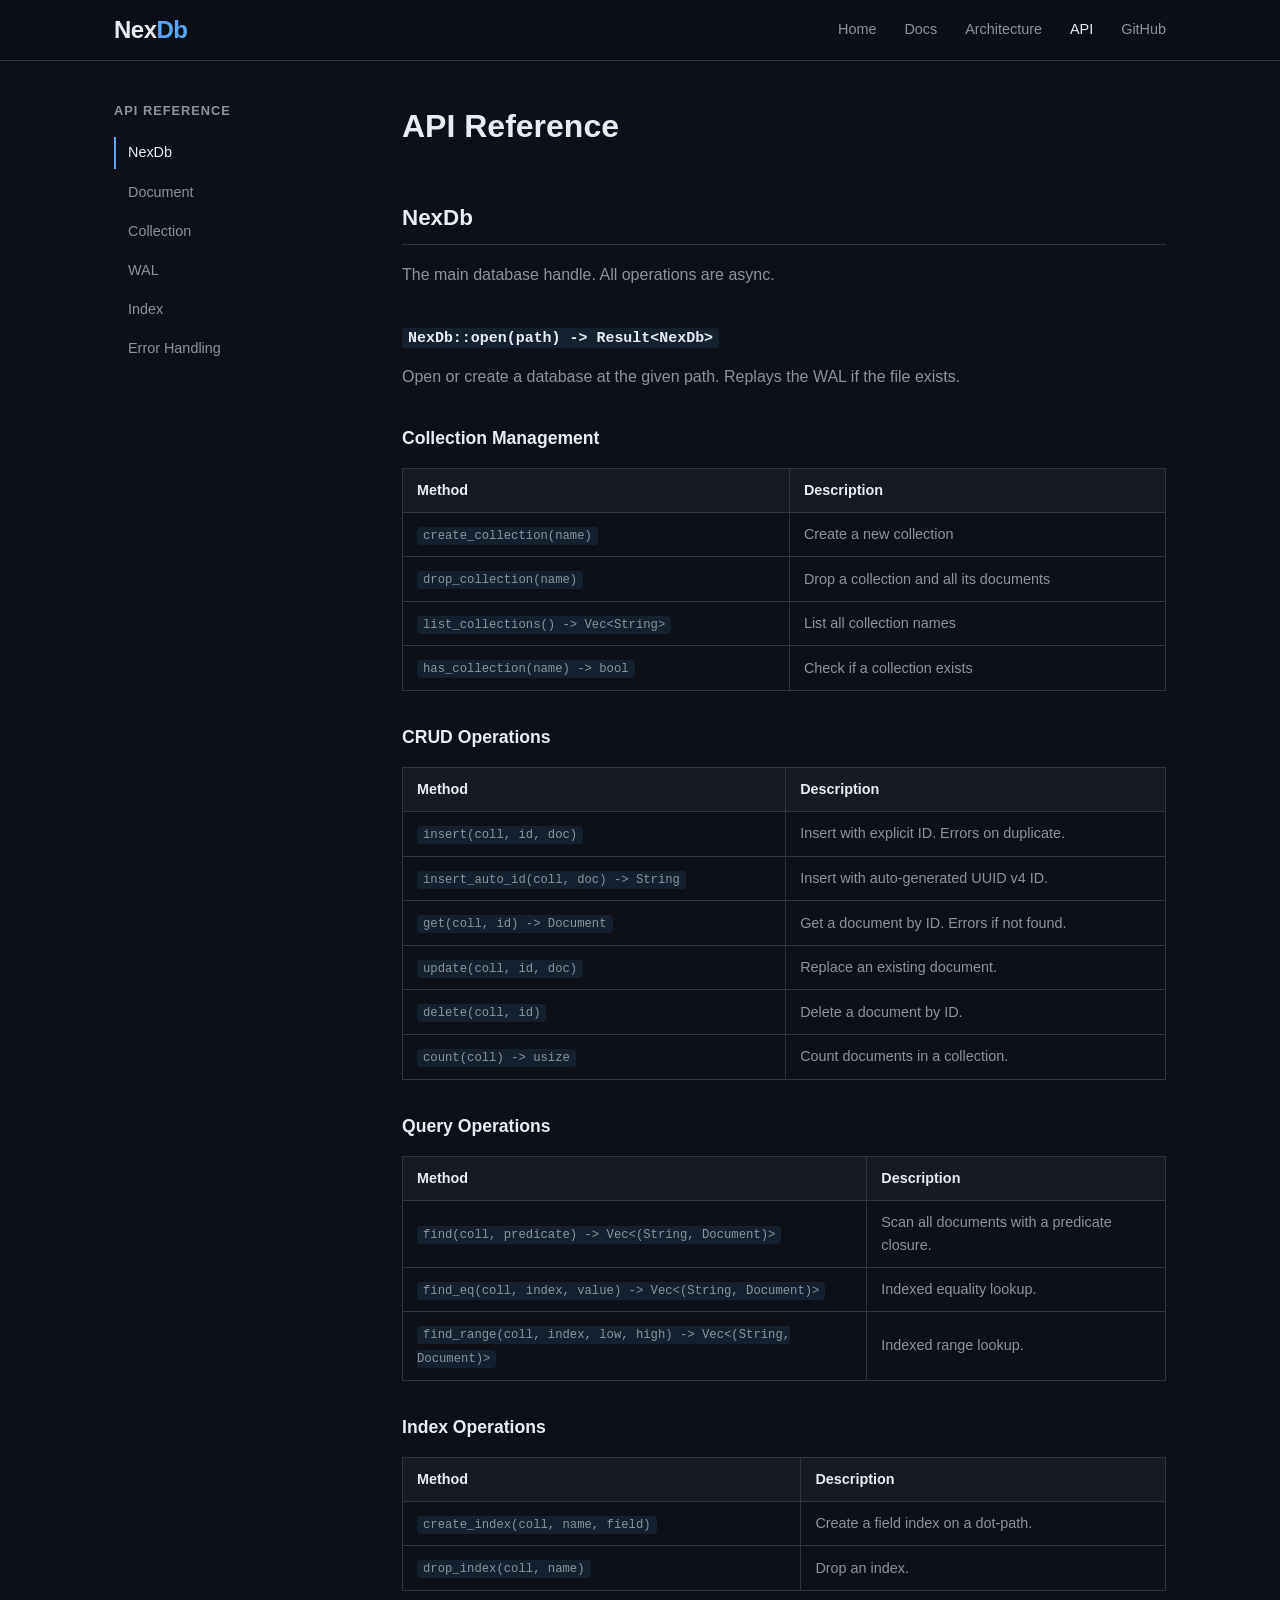
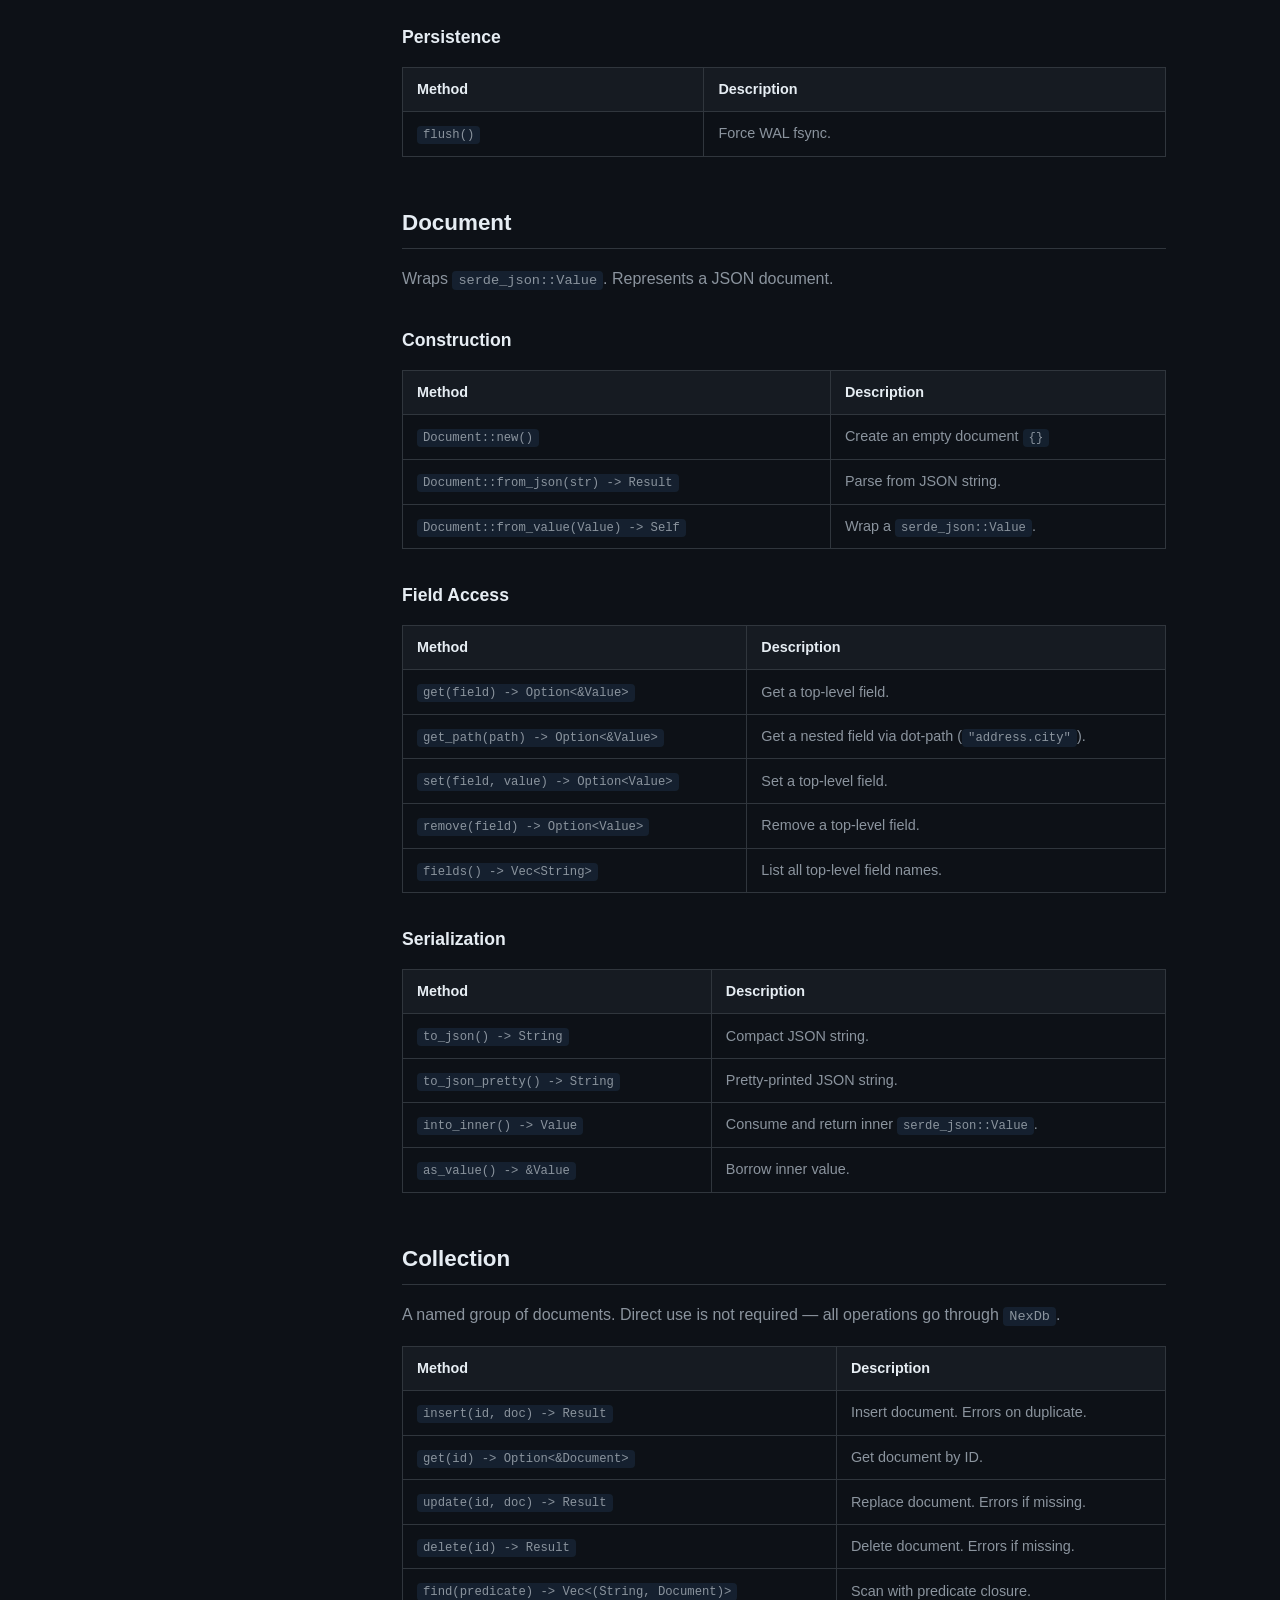
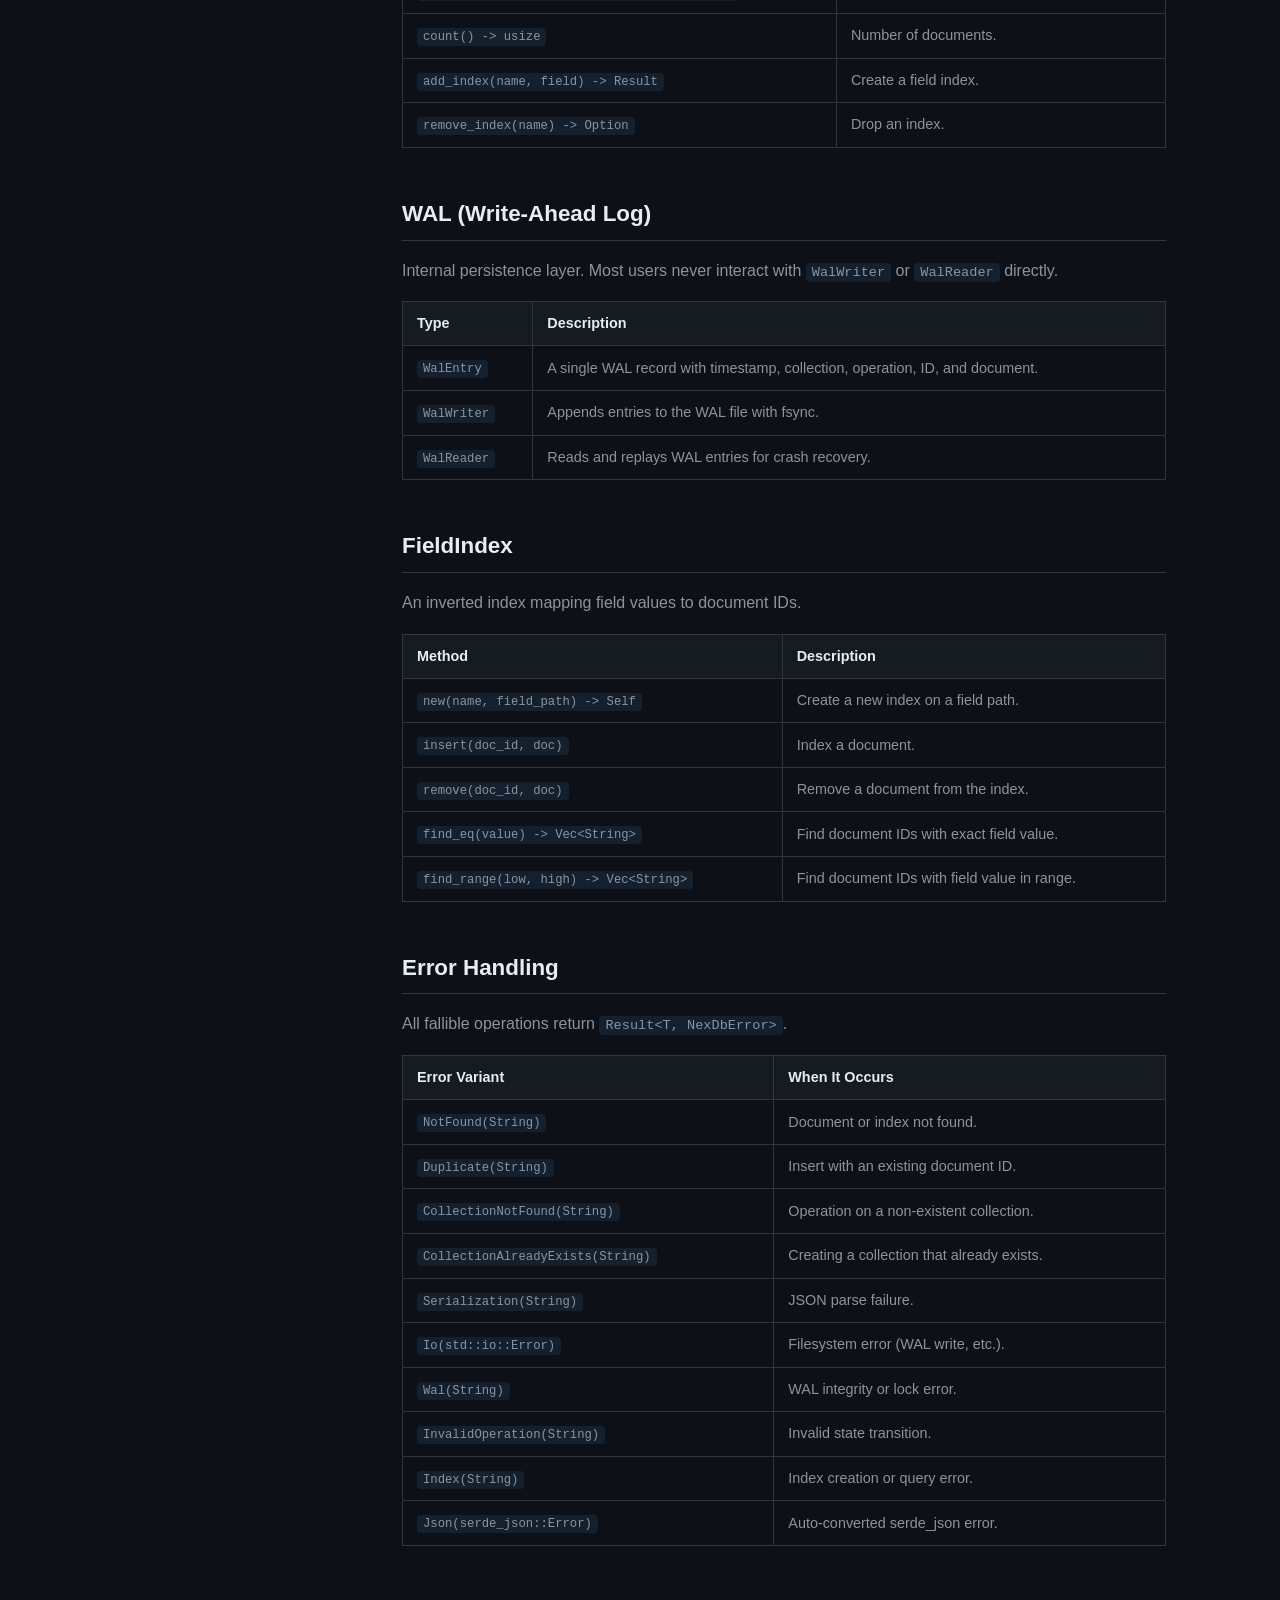
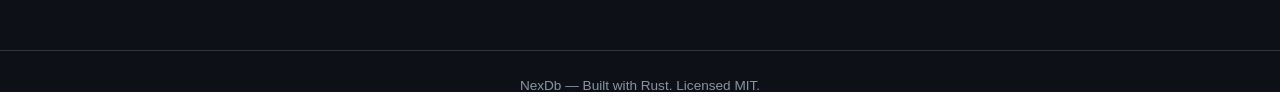
==== api.html @ 3f9005bb "feat: add WAL checkpointing, BSON, TCP server, query builder, JWT auth, import/export, completions, " ====
<!DOCTYPE html>
<html lang="en">
<head>
    <meta charset="UTF-8">
    <meta name="viewport" content="width=device-width, initial-scale=1.0">
    <title>API Reference — NexDb</title>
    <link rel="stylesheet" href="css/style.css">
</head>
<body>
    <nav class="navbar">
        <div class="container">
            <a href="index.html" class="logo">Nex<span>Db</span></a>
            <div class="nav-links">
                <a href="index.html">Home</a>
                <a href="getting-started.html">Docs</a>
                <a href="architecture.html">Architecture</a>
                <a href="api.html" class="active">API</a>
                <a href="https://github.com/nexdb/nexdb" target="_blank">GitHub</a>
            </div>
        </div>
    </nav>

    <main class="docs-page">
        <div class="container">
            <aside class="sidebar">
                <h3>API Reference</h3>
                <ul>
                    <li><a href="#nexdb">NexDb</a></li>
                    <li><a href="#document">Document</a></li>
                    <li><a href="#collection">Collection</a></li>
                    <li><a href="#wal">WAL</a></li>
                    <li><a href="#index">Index</a></li>
                    <li><a href="#errors">Error Handling</a></li>
                </ul>
            </aside>

            <article class="content">
                <h1>API Reference</h1>

                <section id="nexdb">
                    <h2>NexDb</h2>
                    <p>The main database handle. All operations are async.</p>

                    <h3><code>NexDb::open(path) -> Result&lt;NexDb&gt;</code></h3>
                    <p>Open or create a database at the given path. Replays the WAL if the file exists.</p>

                    <h3>Collection Management</h3>
                    <table>
                        <thead><tr><th>Method</th><th>Description</th></tr></thead>
                        <tbody>
                            <tr><td><code>create_collection(name)</code></td><td>Create a new collection</td></tr>
                            <tr><td><code>drop_collection(name)</code></td><td>Drop a collection and all its documents</td></tr>
                            <tr><td><code>list_collections() -> Vec&lt;String&gt;</code></td><td>List all collection names</td></tr>
                            <tr><td><code>has_collection(name) -> bool</code></td><td>Check if a collection exists</td></tr>
                        </tbody>
                    </table>

                    <h3>CRUD Operations</h3>
                    <table>
                        <thead><tr><th>Method</th><th>Description</th></tr></thead>
                        <tbody>
                            <tr><td><code>insert(coll, id, doc)</code></td><td>Insert with explicit ID. Errors on duplicate.</td></tr>
                            <tr><td><code>insert_auto_id(coll, doc) -> String</code></td><td>Insert with auto-generated UUID v4 ID.</td></tr>
                            <tr><td><code>get(coll, id) -> Document</code></td><td>Get a document by ID. Errors if not found.</td></tr>
                            <tr><td><code>update(coll, id, doc)</code></td><td>Replace an existing document.</td></tr>
                            <tr><td><code>delete(coll, id)</code></td><td>Delete a document by ID.</td></tr>
                            <tr><td><code>count(coll) -> usize</code></td><td>Count documents in a collection.</td></tr>
                        </tbody>
                    </table>

                    <h3>Query Operations</h3>
                    <table>
                        <thead><tr><th>Method</th><th>Description</th></tr></thead>
                        <tbody>
                            <tr><td><code>find(coll, predicate) -> Vec&lt;(String, Document)&gt;</code></td><td>Scan all documents with a predicate closure.</td></tr>
                            <tr><td><code>find_eq(coll, index, value) -> Vec&lt;(String, Document)&gt;</code></td><td>Indexed equality lookup.</td></tr>
                            <tr><td><code>find_range(coll, index, low, high) -> Vec&lt;(String, Document)&gt;</code></td><td>Indexed range lookup.</td></tr>
                        </tbody>
                    </table>

                    <h3>Index Operations</h3>
                    <table>
                        <thead><tr><th>Method</th><th>Description</th></tr></thead>
                        <tbody>
                            <tr><td><code>create_index(coll, name, field)</code></td><td>Create a field index on a dot-path.</td></tr>
                            <tr><td><code>drop_index(coll, name)</code></td><td>Drop an index.</td></tr>
                        </tbody>
                    </table>

                    <h3>Persistence</h3>
                    <table>
                        <thead><tr><th>Method</th><th>Description</th></tr></thead>
                        <tbody>
                            <tr><td><code>flush()</code></td><td>Force WAL fsync.</td></tr>
                        </tbody>
                    </table>
                </section>

                <section id="document">
                    <h2>Document</h2>
                    <p>Wraps <code>serde_json::Value</code>. Represents a JSON document.</p>

                    <h3>Construction</h3>
                    <table>
                        <thead><tr><th>Method</th><th>Description</th></tr></thead>
                        <tbody>
                            <tr><td><code>Document::new()</code></td><td>Create an empty document <code>{}</code></td></tr>
                            <tr><td><code>Document::from_json(str) -> Result</code></td><td>Parse from JSON string.</td></tr>
                            <tr><td><code>Document::from_value(Value) -> Self</code></td><td>Wrap a <code>serde_json::Value</code>.</td></tr>
                        </tbody>
                    </table>

                    <h3>Field Access</h3>
                    <table>
                        <thead><tr><th>Method</th><th>Description</th></tr></thead>
                        <tbody>
                            <tr><td><code>get(field) -> Option&lt;&amp;Value&gt;</code></td><td>Get a top-level field.</td></tr>
                            <tr><td><code>get_path(path) -> Option&lt;&amp;Value&gt;</code></td><td>Get a nested field via dot-path (<code>"address.city"</code>).</td></tr>
                            <tr><td><code>set(field, value) -> Option&lt;Value&gt;</code></td><td>Set a top-level field.</td></tr>
                            <tr><td><code>remove(field) -> Option&lt;Value&gt;</code></td><td>Remove a top-level field.</td></tr>
                            <tr><td><code>fields() -> Vec&lt;String&gt;</code></td><td>List all top-level field names.</td></tr>
                        </tbody>
                    </table>

                    <h3>Serialization</h3>
                    <table>
                        <thead><tr><th>Method</th><th>Description</th></tr></thead>
                        <tbody>
                            <tr><td><code>to_json() -> String</code></td><td>Compact JSON string.</td></tr>
                            <tr><td><code>to_json_pretty() -> String</code></td><td>Pretty-printed JSON string.</td></tr>
                            <tr><td><code>into_inner() -> Value</code></td><td>Consume and return inner <code>serde_json::Value</code>.</td></tr>
                            <tr><td><code>as_value() -> &amp;Value</code></td><td>Borrow inner value.</td></tr>
                        </tbody>
                    </table>
                </section>

                <section id="collection">
                    <h2>Collection</h2>
                    <p>A named group of documents. Direct use is not required — all operations go through <code>NexDb</code>.</p>

                    <table>
                        <thead><tr><th>Method</th><th>Description</th></tr></thead>
                        <tbody>
                            <tr><td><code>insert(id, doc) -> Result</code></td><td>Insert document. Errors on duplicate.</td></tr>
                            <tr><td><code>get(id) -> Option&lt;&amp;Document&gt;</code></td><td>Get document by ID.</td></tr>
                            <tr><td><code>update(id, doc) -> Result</code></td><td>Replace document. Errors if missing.</td></tr>
                            <tr><td><code>delete(id) -> Result</code></td><td>Delete document. Errors if missing.</td></tr>
                            <tr><td><code>find(predicate) -> Vec&lt;(String, Document)&gt;</code></td><td>Scan with predicate closure.</td></tr>
                            <tr><td><code>count() -> usize</code></td><td>Number of documents.</td></tr>
                            <tr><td><code>add_index(name, field) -> Result</code></td><td>Create a field index.</td></tr>
                            <tr><td><code>remove_index(name) -> Option</code></td><td>Drop an index.</td></tr>
                        </tbody>
                    </table>
                </section>

                <section id="wal">
                    <h2>WAL (Write-Ahead Log)</h2>
                    <p>Internal persistence layer. Most users never interact with <code>WalWriter</code> or <code>WalReader</code> directly.</p>

                    <table>
                        <thead><tr><th>Type</th><th>Description</th></tr></thead>
                        <tbody>
                            <tr><td><code>WalEntry</code></td><td>A single WAL record with timestamp, collection, operation, ID, and document.</td></tr>
                            <tr><td><code>WalWriter</code></td><td>Appends entries to the WAL file with fsync.</td></tr>
                            <tr><td><code>WalReader</code></td><td>Reads and replays WAL entries for crash recovery.</td></tr>
                        </tbody>
                    </table>
                </section>

                <section id="index">
                    <h2>FieldIndex</h2>
                    <p>An inverted index mapping field values to document IDs.</p>

                    <table>
                        <thead><tr><th>Method</th><th>Description</th></tr></thead>
                        <tbody>
                            <tr><td><code>new(name, field_path) -> Self</code></td><td>Create a new index on a field path.</td></tr>
                            <tr><td><code>insert(doc_id, doc)</code></td><td>Index a document.</td></tr>
                            <tr><td><code>remove(doc_id, doc)</code></td><td>Remove a document from the index.</td></tr>
                            <tr><td><code>find_eq(value) -> Vec&lt;String&gt;</code></td><td>Find document IDs with exact field value.</td></tr>
                            <tr><td><code>find_range(low, high) -> Vec&lt;String&gt;</code></td><td>Find document IDs with field value in range.</td></tr>
                        </tbody>
                    </table>
                </section>

                <section id="errors">
                    <h2>Error Handling</h2>
                    <p>All fallible operations return <code>Result&lt;T, NexDbError&gt;</code>.</p>

                    <table>
                        <thead><tr><th>Error Variant</th><th>When It Occurs</th></tr></thead>
                        <tbody>
                            <tr><td><code>NotFound(String)</code></td><td>Document or index not found.</td></tr>
                            <tr><td><code>Duplicate(String)</code></td><td>Insert with an existing document ID.</td></tr>
                            <tr><td><code>CollectionNotFound(String)</code></td><td>Operation on a non-existent collection.</td></tr>
                            <tr><td><code>CollectionAlreadyExists(String)</code></td><td>Creating a collection that already exists.</td></tr>
                            <tr><td><code>Serialization(String)</code></td><td>JSON parse failure.</td></tr>
                            <tr><td><code>Io(std::io::Error)</code></td><td>Filesystem error (WAL write, etc.).</td></tr>
                            <tr><td><code>Wal(String)</code></td><td>WAL integrity or lock error.</td></tr>
                            <tr><td><code>InvalidOperation(String)</code></td><td>Invalid state transition.</td></tr>
                            <tr><td><code>Index(String)</code></td><td>Index creation or query error.</td></tr>
                            <tr><td><code>Json(serde_json::Error)</code></td><td>Auto-converted serde_json error.</td></tr>
                        </tbody>
                    </table>
                </section>
            </article>
        </div>
    </main>

    <footer>
        <div class="container">
            <p>NexDb — Built with Rust. Licensed MIT.</p>
        </div>
    </footer>

    <script src="js/main.js"></script>
</body>
</html>
---- css/style.css ----
/* ─── Reset & Base ─────────────────────────────────── */
*, *::before, *::after { box-sizing: border-box; margin: 0; padding: 0; }

:root {
    --bg:          #0d1117;
    --bg-card:     #161b22;
    --bg-code:     #1c2333;
    --text:        #e6edf3;
    --text-muted:  #8b949e;
    --border:      #30363d;
    --accent:      #58a6ff;
    --accent2:     #3fb950;
    --accent3:     #d2a8ff;
    --redis:       #ff4438;
    --sqlite:      #47a3ff;
    --mongo:       #4db33d;
    --postgres:    #336791;
    --radius:      8px;
    --font-mono:   'JetBrains Mono', 'Fira Code', 'Cascadia Code', 'Consolas', monospace;
    --font-sans:   -apple-system, BlinkMacSystemFont, 'Segoe UI', Helvetica, Arial, sans-serif;
}

html { scroll-behavior: smooth; }

body {
    font-family: var(--font-sans);
    background: var(--bg);
    color: var(--text);
    line-height: 1.6;
    min-height: 100vh;
}

a { color: var(--accent); text-decoration: none; }
a:hover { text-decoration: underline; }

code, pre {
    font-family: var(--font-mono);
    font-size: 0.9em;
}

.container {
    max-width: 1100px;
    margin: 0 auto;
    padding: 0 24px;
}

/* ─── Navbar ──────────────────────────────────────── */
.navbar {
    border-bottom: 1px solid var(--border);
    background: rgba(13, 17, 23, 0.95);
    backdrop-filter: blur(12px);
    position: sticky;
    top: 0;
    z-index: 100;
}

.navbar .container {
    display: flex;
    align-items: center;
    justify-content: space-between;
    height: 60px;
}

.logo {
    font-size: 1.5rem;
    font-weight: 700;
    color: var(--text);
    letter-spacing: -0.5px;
}
.logo span { color: var(--accent); }

.nav-links { display: flex; gap: 28px; }
.nav-links a {
    color: var(--text-muted);
    font-size: 0.9rem;
    font-weight: 500;
    transition: color 0.2s;
}
.nav-links a:hover, .nav-links a.active { color: var(--text); text-decoration: none; }

/* ─── Hero ─────────────────────────────────────────── */
.hero {
    padding: 100px 0 80px;
    text-align: center;
    background:
        radial-gradient(ellipse at 50% 0%, rgba(88, 166, 255, 0.08) 0%, transparent 60%),
        radial-gradient(ellipse at 30% 100%, rgba(63, 185, 80, 0.05) 0%, transparent 50%),
        radial-gradient(ellipse at 70% 100%, rgba(210, 168, 255, 0.05) 0%, transparent 50%);
}

.hero h1 {
    font-size: 2.4rem;
    font-weight: 800;
    line-height: 1.3;
    max-width: 800px;
    margin: 0 auto 20px;
    letter-spacing: -1px;
}

.accent-redis   { color: var(--redis); }
.accent-sqlite  { color: var(--sqlite); }
.accent-mongo   { color: var(--mongo); }
.accent-postgres { color: var(--postgres); }

.subtitle {
    color: var(--text-muted);
    font-size: 1.1rem;
    max-width: 600px;
    margin: 0 auto 36px;
    line-height: 1.7;
}

.hero-buttons { display: flex; gap: 16px; justify-content: center; margin-bottom: 40px; }

.btn {
    padding: 12px 32px;
    border-radius: var(--radius);
    font-weight: 600;
    font-size: 0.95rem;
    transition: all 0.2s;
    display: inline-block;
}
.btn-primary {
    background: var(--accent);
    color: #fff;
}
.btn-primary:hover { background: #79b8ff; text-decoration: none; }
.btn-secondary {
    background: transparent;
    color: var(--text);
    border: 1px solid var(--border);
}
.btn-secondary:hover { border-color: var(--text-muted); text-decoration: none; }

.install-cmd {
    background: var(--bg-code);
    display: inline-block;
    padding: 12px 24px;
    border-radius: var(--radius);
    font-family: var(--font-mono);
    font-size: 0.85rem;
    color: var(--text-muted);
    border: 1px solid var(--border);
}
.install-cmd .prompt { color: var(--accent2); }
.install-cmd .divider { color: var(--border); margin: 0 12px; }

/* ─── Features ─────────────────────────────────────── */
.features {
    padding: 80px 0;
    border-top: 1px solid var(--border);
}

.features h2, .code-preview h2, .stats h2 {
    text-align: center;
    font-size: 1.8rem;
    margin-bottom: 48px;
}

.feature-grid {
    display: grid;
    grid-template-columns: repeat(auto-fit, minmax(240px, 1fr));
    gap: 24px;
}

.feature-card {
    background: var(--bg-card);
    border: 1px solid var(--border);
    border-radius: var(--radius);
    padding: 28px;
    transition: border-color 0.2s, transform 0.2s;
}
.feature-card:hover {
    border-color: var(--accent);
    transform: translateY(-2px);
}

.feature-card h3 { margin-bottom: 12px; font-size: 1.1rem; }
.feature-card p { color: var(--text-muted); font-size: 0.9rem; line-height: 1.7; }
.feature-card code { color: var(--accent); }

.icon {
    width: 40px;
    height: 40px;
    margin-bottom: 16px;
    border-radius: 8px;
    display: flex;
    align-items: center;
    justify-content: center;
    font-size: 1.2rem;
}

/* ─── Code Preview ─────────────────────────────────── */
.code-preview {
    padding: 80px 0;
    border-top: 1px solid var(--border);
    background: rgba(22, 27, 34, 0.5);
}

.tabs { max-width: 700px; margin: 0 auto; }

.tab-header {
    display: flex;
    gap: 4px;
    margin-bottom: 0;
    padding-left: 12px;
}

.tab-btn {
    padding: 10px 20px;
    background: transparent;
    border: 1px solid var(--border);
    border-bottom: none;
    border-radius: 6px 6px 0 0;
    color: var(--text-muted);
    cursor: pointer;
    font-family: var(--font-mono);
    font-size: 0.8rem;
    transition: all 0.2s;
}
.tab-btn.active {
    background: var(--bg-code);
    color: var(--text);
    border-color: var(--border);
}

.tab-body {
    background: var(--bg-code);
    border: 1px solid var(--border);
    border-radius: 0 8px 8px 8px;
    overflow: hidden;
}

.tab-content {
    display: none;
    padding: 20px 24px;
    overflow-x: auto;
    font-size: 0.82rem;
    line-height: 1.6;
}
.tab-content.active { display: block; }
.tab-content code { color: var(--text); }

/* ─── Stats ────────────────────────────────────────── */
.stats {
    padding: 60px 0;
    border-top: 1px solid var(--border);
}

.stats .container {
    display: flex;
    justify-content: center;
    gap: 60px;
    flex-wrap: wrap;
}

.stat { text-align: center; }
.stat .num {
    display: block;
    font-size: 2.2rem;
    font-weight: 800;
    color: var(--accent);
    font-family: var(--font-mono);
}
.stat .label {
    color: var(--text-muted);
    font-size: 0.85rem;
    margin-top: 4px;
}

/* ─── Footer ───────────────────────────────────────── */
footer {
    border-top: 1px solid var(--border);
    padding: 24px 0;
    text-align: center;
    color: var(--text-muted);
    font-size: 0.85rem;
}

/* ─── Docs Pages ───────────────────────────────────── */
.docs-page { padding: 40px 0 80px; }

.docs-page .container {
    display: grid;
    grid-template-columns: 240px 1fr;
    gap: 48px;
    align-items: start;
}

.sidebar {
    position: sticky;
    top: 80px;
}

.sidebar h3 {
    font-size: 0.8rem;
    text-transform: uppercase;
    letter-spacing: 1px;
    color: var(--text-muted);
    margin-bottom: 16px;
}

.sidebar ul { list-style: none; }
.sidebar li { margin-bottom: 8px; }
.sidebar a {
    color: var(--text-muted);
    font-size: 0.9rem;
    display: block;
    padding: 4px 0;
    border-left: 2px solid transparent;
    padding-left: 12px;
    transition: all 0.2s;
}
.sidebar a:hover, .sidebar a.active {
    color: var(--text);
    border-left-color: var(--accent);
    text-decoration: none;
}

.content { min-width: 0; }
.content h1 { font-size: 2rem; margin-bottom: 32px; }
.content h2 {
    font-size: 1.4rem;
    margin: 48px 0 16px;
    padding-bottom: 8px;
    border-bottom: 1px solid var(--border);
}
.content h3 {
    font-size: 1.1rem;
    margin: 32px 0 12px;
}

.content p, .content li { color: var(--text-muted); line-height: 1.8; }
.content p { margin-bottom: 16px; }

.content pre {
    background: var(--bg-code);
    border: 1px solid var(--border);
    border-radius: var(--radius);
    padding: 16px 20px;
    overflow-x: auto;
    margin: 16px 0 24px;
    font-size: 0.82rem;
    line-height: 1.6;
}

.content code {
    background: rgba(88, 166, 255, 0.1);
    padding: 2px 6px;
    border-radius: 4px;
    font-size: 0.85em;
}

.content pre code {
    background: none;
    padding: 0;
    border-radius: 0;
}

.content ul, .content ol { margin: 12px 0 20px; padding-left: 24px; }
.content li { margin-bottom: 6px; }

/* Tables */
.content table {
    width: 100%;
    border-collapse: collapse;
    margin: 16px 0 24px;
    font-size: 0.9rem;
}
.content th, .content td {
    padding: 10px 14px;
    text-align: left;
    border: 1px solid var(--border);
}
.content th {
    background: var(--bg-card);
    font-weight: 600;
    color: var(--text);
}
.content td { color: var(--text-muted); }

/* Architecture diagram */
.arch-diagram pre {
    background: var(--bg-card);
    font-size: 0.7rem;
    line-height: 1.3;
    padding: 20px;
}

/* Section anchors */
section { scroll-margin-top: 80px; }

/* ─── Responsive ───────────────────────────────────── */
@media (max-width: 768px) {
    .hero h1 { font-size: 1.6rem; }
    .install-cmd { font-size: 0.75rem; padding: 10px 16px; }
    .install-cmd .divider { margin: 0 6px; }
    .docs-page .container { grid-template-columns: 1fr; }
    .sidebar { position: static; }
    .stats .container { gap: 32px; }
    .nav-links { gap: 16px; }
}
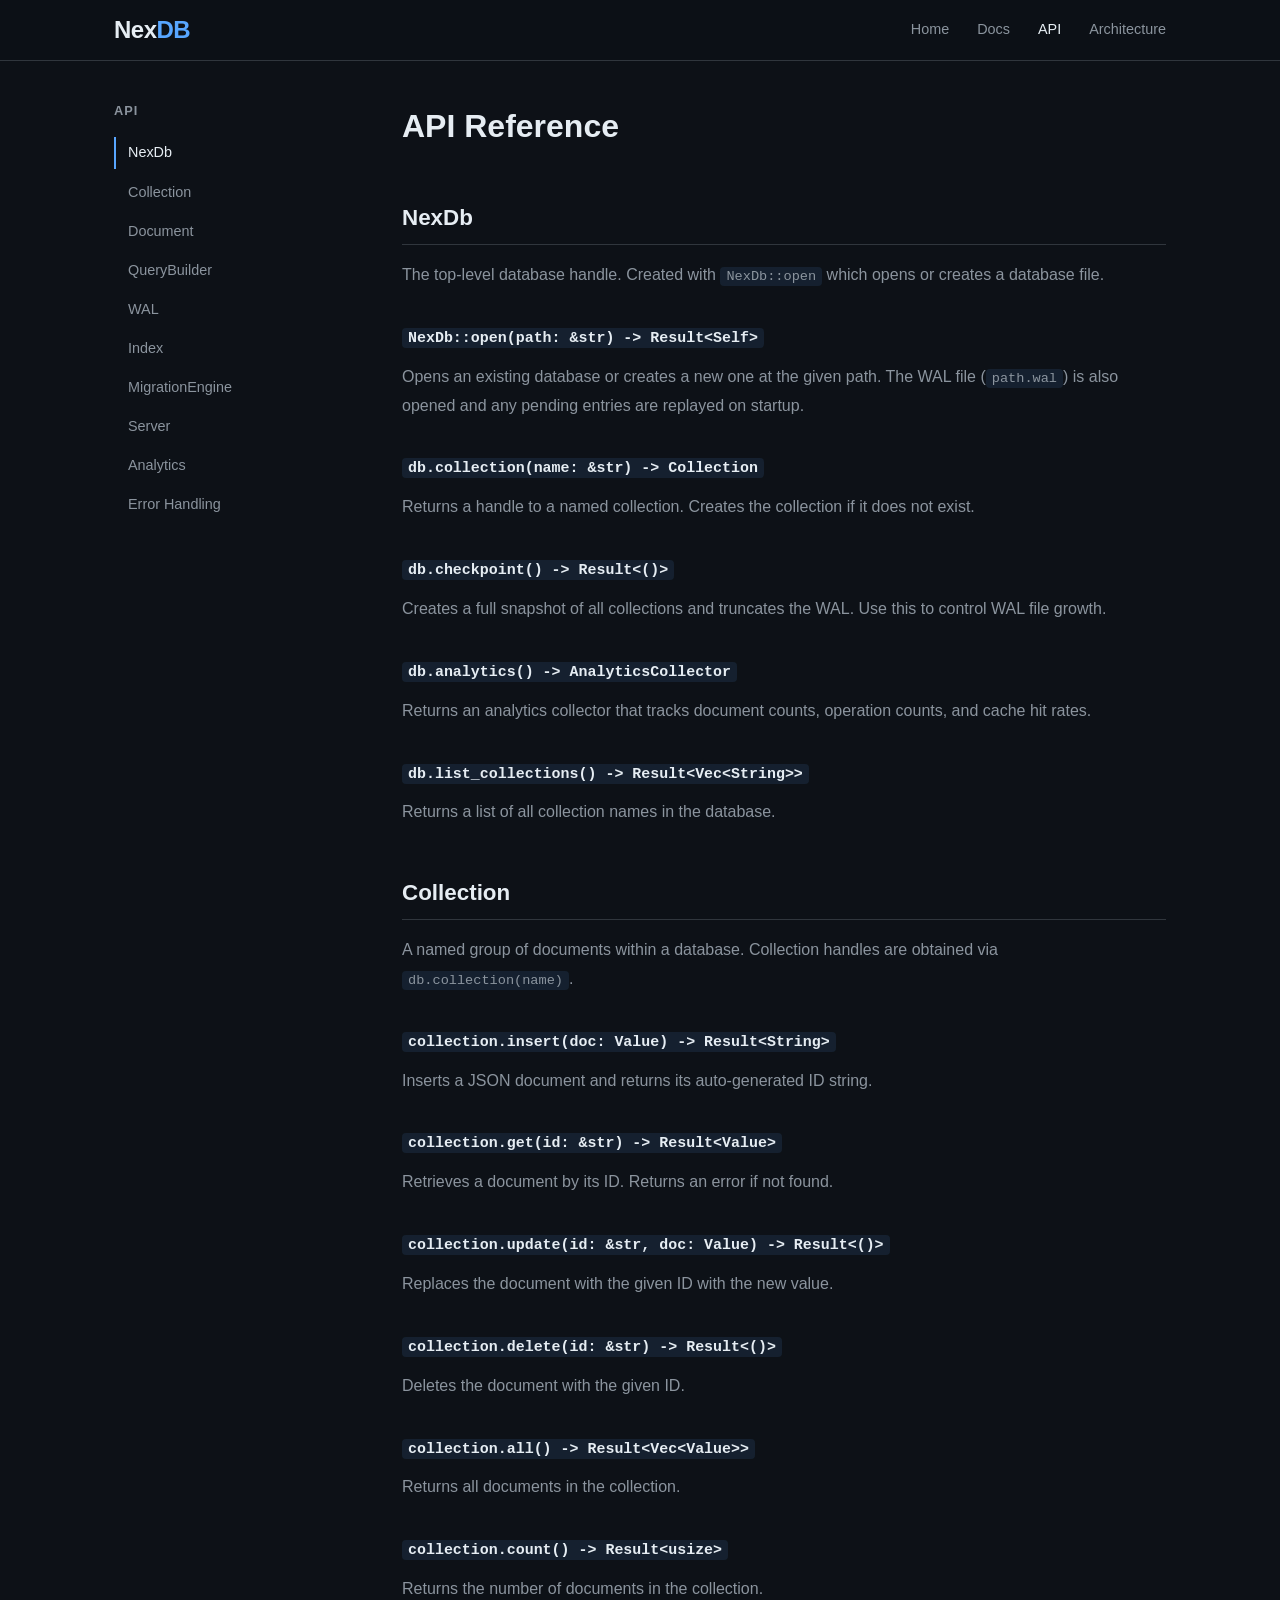
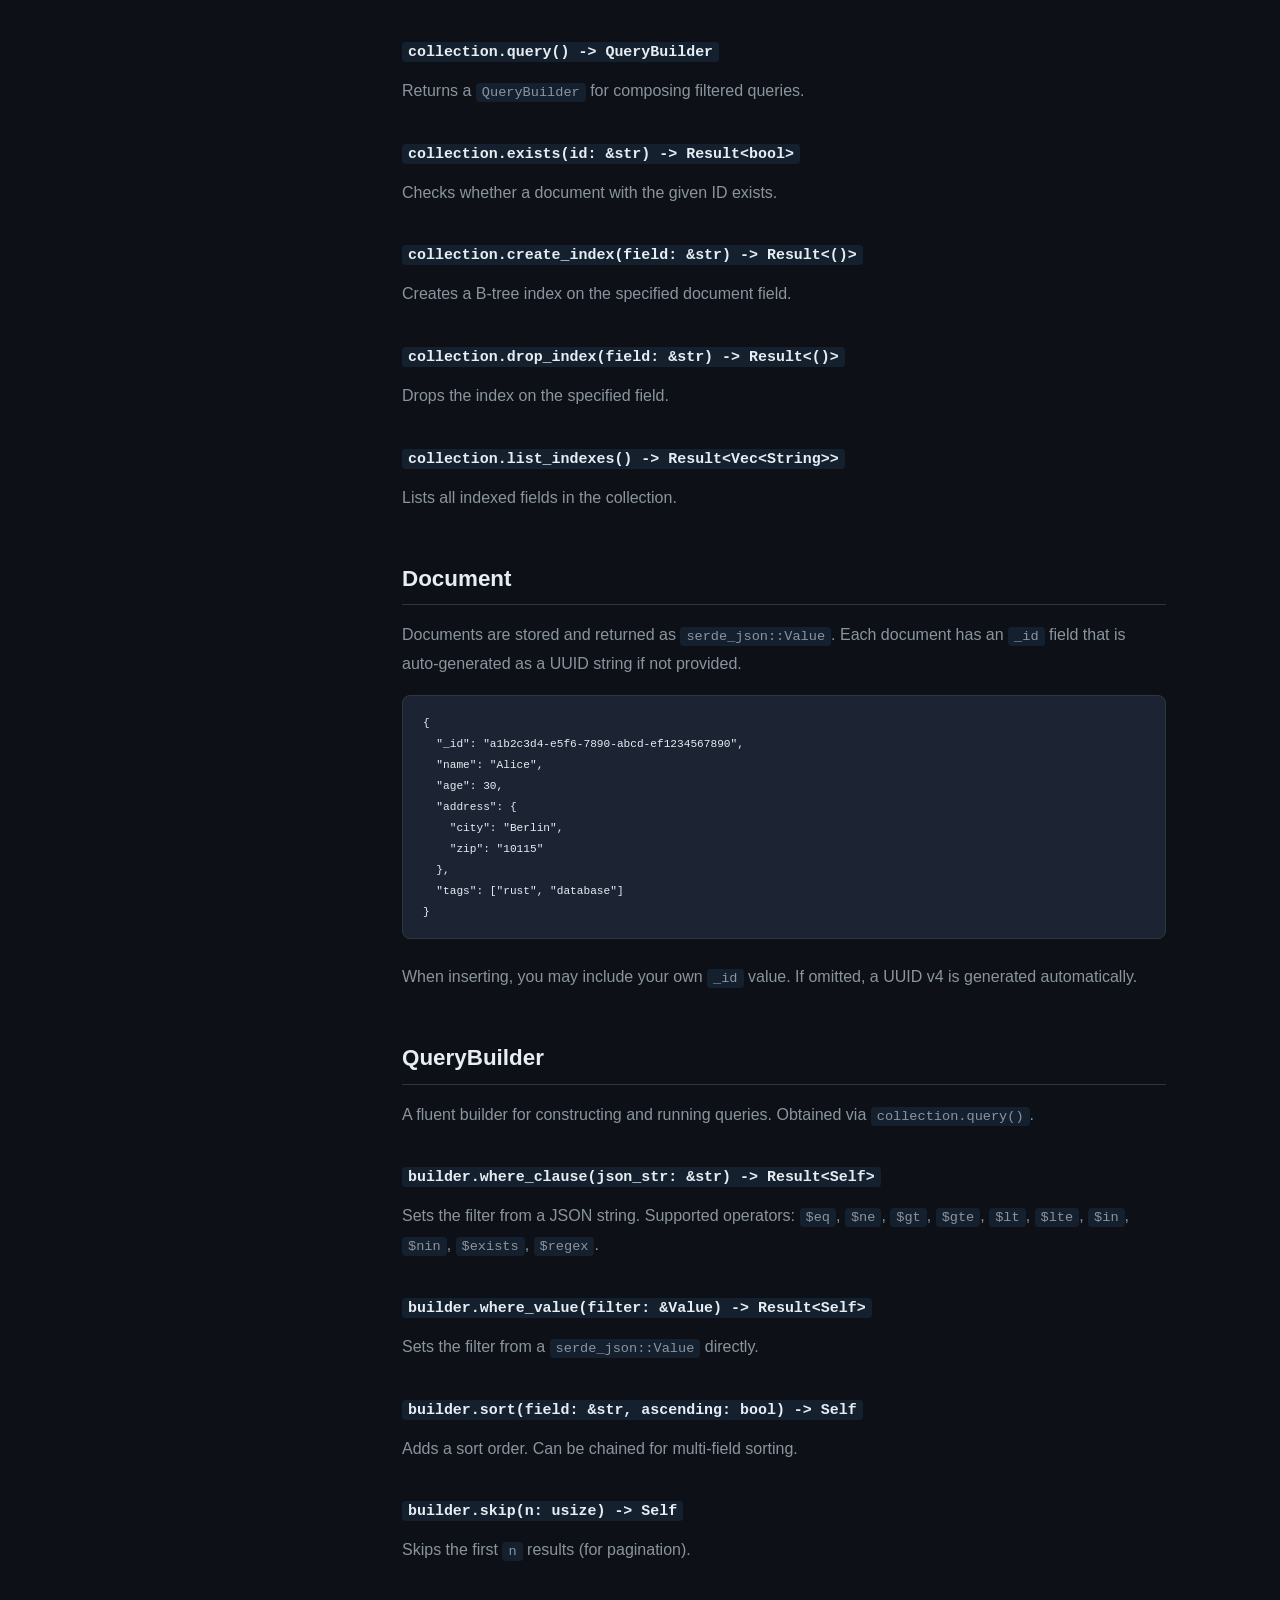
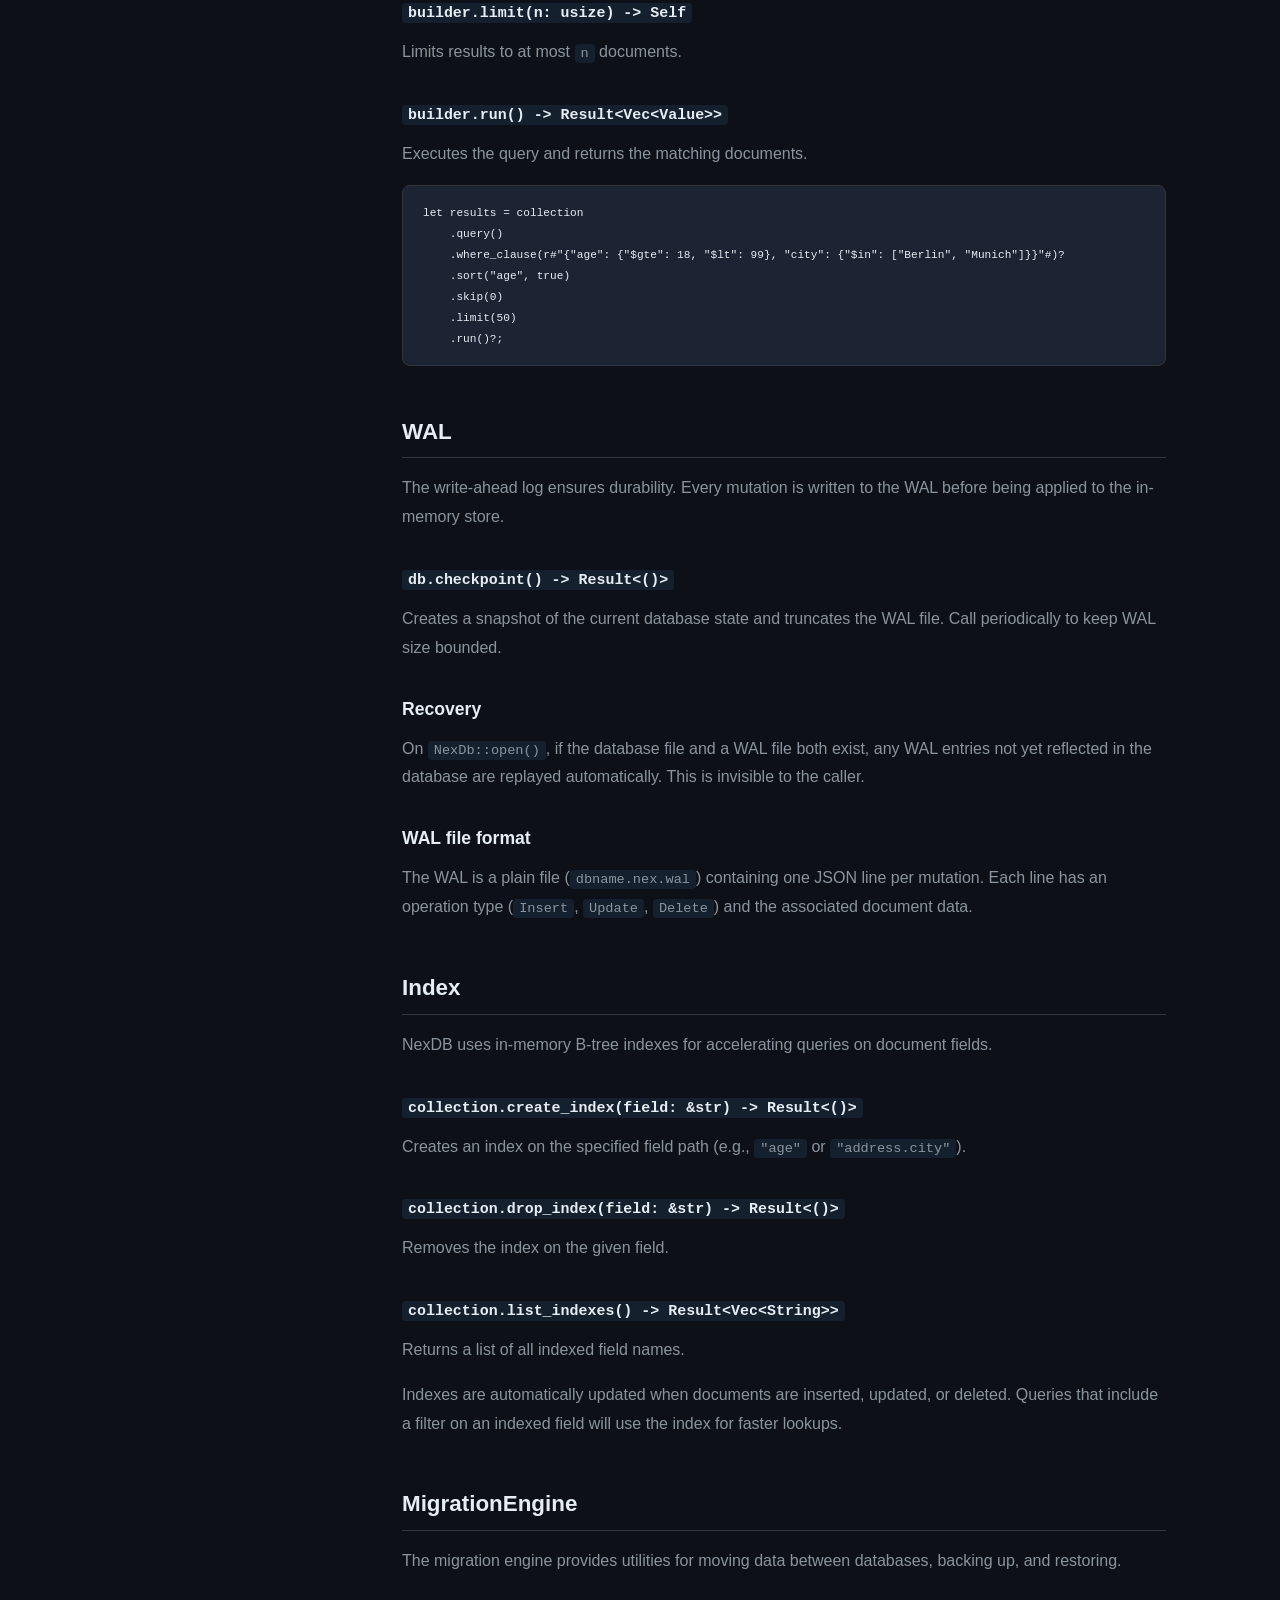
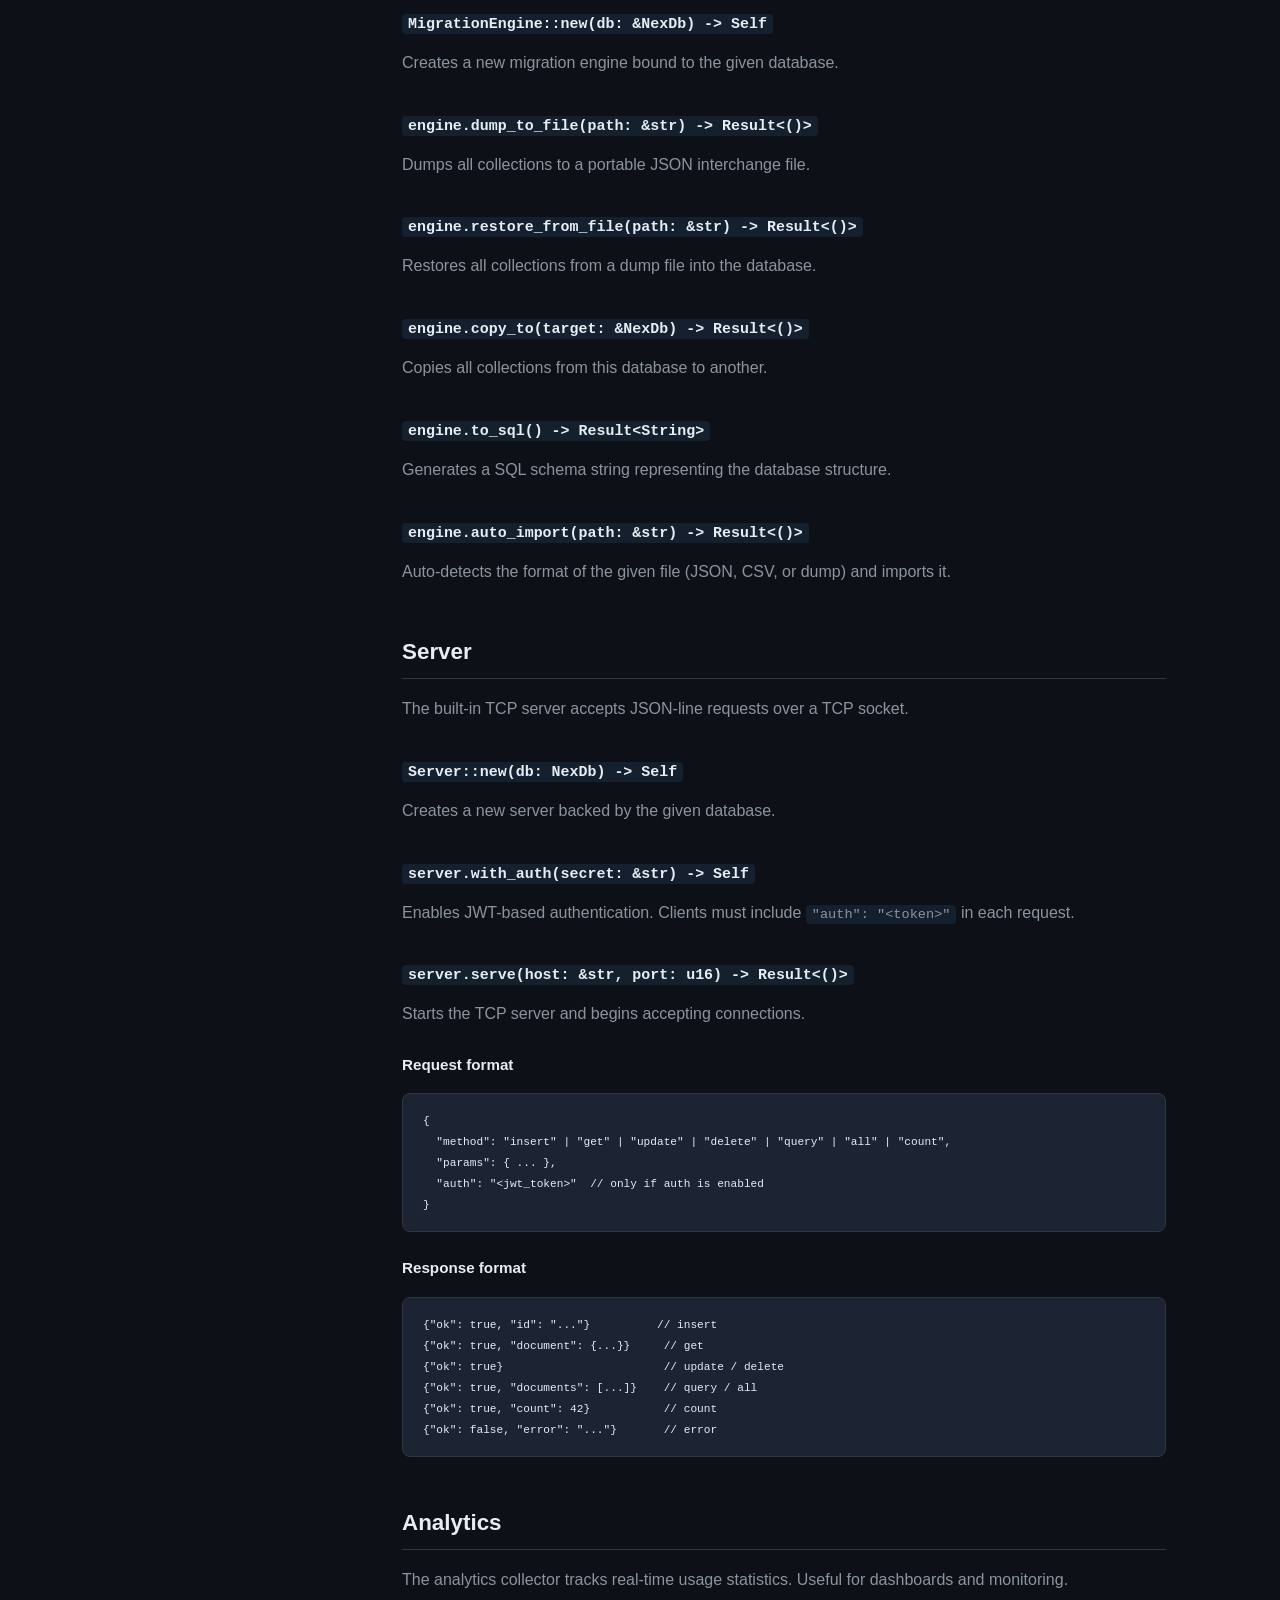
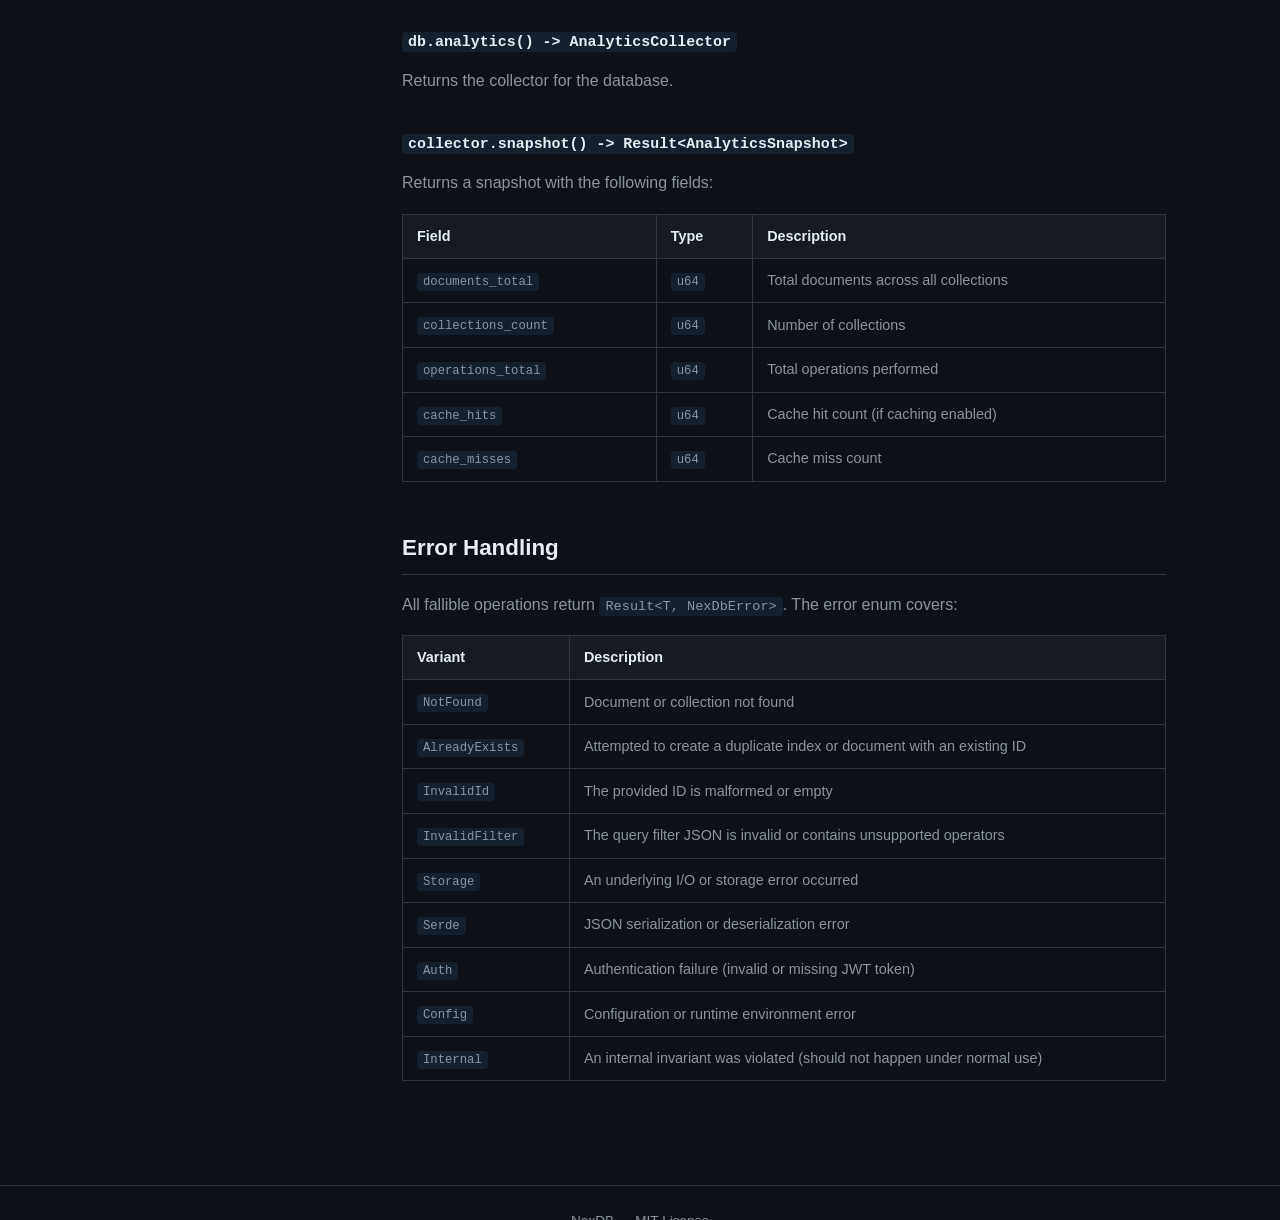
==== commit 11bc345e: "docs: rewrite all docs to cover all 12 features" ====
--- a/api.html
+++ b/api.html
@@ -1,218 +1,289 @@
 <!DOCTYPE html>
 <html lang="en">
 <head>
-    <meta charset="UTF-8">
-    <meta name="viewport" content="width=device-width, initial-scale=1.0">
-    <title>API Reference — NexDb</title>
-    <link rel="stylesheet" href="css/style.css">
+  <meta charset="UTF-8">
+  <meta name="viewport" content="width=device-width, initial-scale=1.0">
+  <title>API Reference – NexDB</title>
+  <link rel="stylesheet" href="css/style.css">
+  <link rel="icon" href="data:image/svg+xml,<svg xmlns='http://www.w3.org/2000/svg' viewBox='0 0 100 100'><text y='.9em' font-size='90'>⚡</text></svg>">
 </head>
 <body>
-    <nav class="navbar">
-        <div class="container">
-            <a href="index.html" class="logo">Nex<span>Db</span></a>
-            <div class="nav-links">
-                <a href="index.html">Home</a>
-                <a href="getting-started.html">Docs</a>
-                <a href="architecture.html">Architecture</a>
-                <a href="api.html" class="active">API</a>
-                <a href="https://github.com/nexdb/nexdb" target="_blank">GitHub</a>
-            </div>
-        </div>
-    </nav>
-
-    <main class="docs-page">
-        <div class="container">
-            <aside class="sidebar">
-                <h3>API Reference</h3>
-                <ul>
-                    <li><a href="#nexdb">NexDb</a></li>
-                    <li><a href="#document">Document</a></li>
-                    <li><a href="#collection">Collection</a></li>
-                    <li><a href="#wal">WAL</a></li>
-                    <li><a href="#index">Index</a></li>
-                    <li><a href="#errors">Error Handling</a></li>
-                </ul>
-            </aside>
-
-            <article class="content">
-                <h1>API Reference</h1>
-
-                <section id="nexdb">
-                    <h2>NexDb</h2>
-                    <p>The main database handle. All operations are async.</p>
-
-                    <h3><code>NexDb::open(path) -> Result&lt;NexDb&gt;</code></h3>
-                    <p>Open or create a database at the given path. Replays the WAL if the file exists.</p>
-
-                    <h3>Collection Management</h3>
-                    <table>
-                        <thead><tr><th>Method</th><th>Description</th></tr></thead>
-                        <tbody>
-                            <tr><td><code>create_collection(name)</code></td><td>Create a new collection</td></tr>
-                            <tr><td><code>drop_collection(name)</code></td><td>Drop a collection and all its documents</td></tr>
-                            <tr><td><code>list_collections() -> Vec&lt;String&gt;</code></td><td>List all collection names</td></tr>
-                            <tr><td><code>has_collection(name) -> bool</code></td><td>Check if a collection exists</td></tr>
-                        </tbody>
-                    </table>
-
-                    <h3>CRUD Operations</h3>
-                    <table>
-                        <thead><tr><th>Method</th><th>Description</th></tr></thead>
-                        <tbody>
-                            <tr><td><code>insert(coll, id, doc)</code></td><td>Insert with explicit ID. Errors on duplicate.</td></tr>
-                            <tr><td><code>insert_auto_id(coll, doc) -> String</code></td><td>Insert with auto-generated UUID v4 ID.</td></tr>
-                            <tr><td><code>get(coll, id) -> Document</code></td><td>Get a document by ID. Errors if not found.</td></tr>
-                            <tr><td><code>update(coll, id, doc)</code></td><td>Replace an existing document.</td></tr>
-                            <tr><td><code>delete(coll, id)</code></td><td>Delete a document by ID.</td></tr>
-                            <tr><td><code>count(coll) -> usize</code></td><td>Count documents in a collection.</td></tr>
-                        </tbody>
-                    </table>
-
-                    <h3>Query Operations</h3>
-                    <table>
-                        <thead><tr><th>Method</th><th>Description</th></tr></thead>
-                        <tbody>
-                            <tr><td><code>find(coll, predicate) -> Vec&lt;(String, Document)&gt;</code></td><td>Scan all documents with a predicate closure.</td></tr>
-                            <tr><td><code>find_eq(coll, index, value) -> Vec&lt;(String, Document)&gt;</code></td><td>Indexed equality lookup.</td></tr>
-                            <tr><td><code>find_range(coll, index, low, high) -> Vec&lt;(String, Document)&gt;</code></td><td>Indexed range lookup.</td></tr>
-                        </tbody>
-                    </table>
-
-                    <h3>Index Operations</h3>
-                    <table>
-                        <thead><tr><th>Method</th><th>Description</th></tr></thead>
-                        <tbody>
-                            <tr><td><code>create_index(coll, name, field)</code></td><td>Create a field index on a dot-path.</td></tr>
-                            <tr><td><code>drop_index(coll, name)</code></td><td>Drop an index.</td></tr>
-                        </tbody>
-                    </table>
-
-                    <h3>Persistence</h3>
-                    <table>
-                        <thead><tr><th>Method</th><th>Description</th></tr></thead>
-                        <tbody>
-                            <tr><td><code>flush()</code></td><td>Force WAL fsync.</td></tr>
-                        </tbody>
-                    </table>
-                </section>
-
-                <section id="document">
-                    <h2>Document</h2>
-                    <p>Wraps <code>serde_json::Value</code>. Represents a JSON document.</p>
-
-                    <h3>Construction</h3>
-                    <table>
-                        <thead><tr><th>Method</th><th>Description</th></tr></thead>
-                        <tbody>
-                            <tr><td><code>Document::new()</code></td><td>Create an empty document <code>{}</code></td></tr>
-                            <tr><td><code>Document::from_json(str) -> Result</code></td><td>Parse from JSON string.</td></tr>
-                            <tr><td><code>Document::from_value(Value) -> Self</code></td><td>Wrap a <code>serde_json::Value</code>.</td></tr>
-                        </tbody>
-                    </table>
-
-                    <h3>Field Access</h3>
-                    <table>
-                        <thead><tr><th>Method</th><th>Description</th></tr></thead>
-                        <tbody>
-                            <tr><td><code>get(field) -> Option&lt;&amp;Value&gt;</code></td><td>Get a top-level field.</td></tr>
-                            <tr><td><code>get_path(path) -> Option&lt;&amp;Value&gt;</code></td><td>Get a nested field via dot-path (<code>"address.city"</code>).</td></tr>
-                            <tr><td><code>set(field, value) -> Option&lt;Value&gt;</code></td><td>Set a top-level field.</td></tr>
-                            <tr><td><code>remove(field) -> Option&lt;Value&gt;</code></td><td>Remove a top-level field.</td></tr>
-                            <tr><td><code>fields() -> Vec&lt;String&gt;</code></td><td>List all top-level field names.</td></tr>
-                        </tbody>
-                    </table>
-
-                    <h3>Serialization</h3>
-                    <table>
-                        <thead><tr><th>Method</th><th>Description</th></tr></thead>
-                        <tbody>
-                            <tr><td><code>to_json() -> String</code></td><td>Compact JSON string.</td></tr>
-                            <tr><td><code>to_json_pretty() -> String</code></td><td>Pretty-printed JSON string.</td></tr>
-                            <tr><td><code>into_inner() -> Value</code></td><td>Consume and return inner <code>serde_json::Value</code>.</td></tr>
-                            <tr><td><code>as_value() -> &amp;Value</code></td><td>Borrow inner value.</td></tr>
-                        </tbody>
-                    </table>
-                </section>
-
-                <section id="collection">
-                    <h2>Collection</h2>
-                    <p>A named group of documents. Direct use is not required — all operations go through <code>NexDb</code>.</p>
-
-                    <table>
-                        <thead><tr><th>Method</th><th>Description</th></tr></thead>
-                        <tbody>
-                            <tr><td><code>insert(id, doc) -> Result</code></td><td>Insert document. Errors on duplicate.</td></tr>
-                            <tr><td><code>get(id) -> Option&lt;&amp;Document&gt;</code></td><td>Get document by ID.</td></tr>
-                            <tr><td><code>update(id, doc) -> Result</code></td><td>Replace document. Errors if missing.</td></tr>
-                            <tr><td><code>delete(id) -> Result</code></td><td>Delete document. Errors if missing.</td></tr>
-                            <tr><td><code>find(predicate) -> Vec&lt;(String, Document)&gt;</code></td><td>Scan with predicate closure.</td></tr>
-                            <tr><td><code>count() -> usize</code></td><td>Number of documents.</td></tr>
-                            <tr><td><code>add_index(name, field) -> Result</code></td><td>Create a field index.</td></tr>
-                            <tr><td><code>remove_index(name) -> Option</code></td><td>Drop an index.</td></tr>
-                        </tbody>
-                    </table>
-                </section>
-
-                <section id="wal">
-                    <h2>WAL (Write-Ahead Log)</h2>
-                    <p>Internal persistence layer. Most users never interact with <code>WalWriter</code> or <code>WalReader</code> directly.</p>
-
-                    <table>
-                        <thead><tr><th>Type</th><th>Description</th></tr></thead>
-                        <tbody>
-                            <tr><td><code>WalEntry</code></td><td>A single WAL record with timestamp, collection, operation, ID, and document.</td></tr>
-                            <tr><td><code>WalWriter</code></td><td>Appends entries to the WAL file with fsync.</td></tr>
-                            <tr><td><code>WalReader</code></td><td>Reads and replays WAL entries for crash recovery.</td></tr>
-                        </tbody>
-                    </table>
-                </section>
-
-                <section id="index">
-                    <h2>FieldIndex</h2>
-                    <p>An inverted index mapping field values to document IDs.</p>
-
-                    <table>
-                        <thead><tr><th>Method</th><th>Description</th></tr></thead>
-                        <tbody>
-                            <tr><td><code>new(name, field_path) -> Self</code></td><td>Create a new index on a field path.</td></tr>
-                            <tr><td><code>insert(doc_id, doc)</code></td><td>Index a document.</td></tr>
-                            <tr><td><code>remove(doc_id, doc)</code></td><td>Remove a document from the index.</td></tr>
-                            <tr><td><code>find_eq(value) -> Vec&lt;String&gt;</code></td><td>Find document IDs with exact field value.</td></tr>
-                            <tr><td><code>find_range(low, high) -> Vec&lt;String&gt;</code></td><td>Find document IDs with field value in range.</td></tr>
-                        </tbody>
-                    </table>
-                </section>
-
-                <section id="errors">
-                    <h2>Error Handling</h2>
-                    <p>All fallible operations return <code>Result&lt;T, NexDbError&gt;</code>.</p>
-
-                    <table>
-                        <thead><tr><th>Error Variant</th><th>When It Occurs</th></tr></thead>
-                        <tbody>
-                            <tr><td><code>NotFound(String)</code></td><td>Document or index not found.</td></tr>
-                            <tr><td><code>Duplicate(String)</code></td><td>Insert with an existing document ID.</td></tr>
-                            <tr><td><code>CollectionNotFound(String)</code></td><td>Operation on a non-existent collection.</td></tr>
-                            <tr><td><code>CollectionAlreadyExists(String)</code></td><td>Creating a collection that already exists.</td></tr>
-                            <tr><td><code>Serialization(String)</code></td><td>JSON parse failure.</td></tr>
-                            <tr><td><code>Io(std::io::Error)</code></td><td>Filesystem error (WAL write, etc.).</td></tr>
-                            <tr><td><code>Wal(String)</code></td><td>WAL integrity or lock error.</td></tr>
-                            <tr><td><code>InvalidOperation(String)</code></td><td>Invalid state transition.</td></tr>
-                            <tr><td><code>Index(String)</code></td><td>Index creation or query error.</td></tr>
-                            <tr><td><code>Json(serde_json::Error)</code></td><td>Auto-converted serde_json error.</td></tr>
-                        </tbody>
-                    </table>
-                </section>
-            </article>
-        </div>
-    </main>
-
-    <footer>
-        <div class="container">
-            <p>NexDb — Built with Rust. Licensed MIT.</p>
-        </div>
-    </footer>
-
-    <script src="js/main.js"></script>
+
+<nav class="navbar">
+  <div class="container">
+    <a href="/" class="logo">Nex<span>DB</span></a>
+    <div class="nav-links">
+      <a href="/">Home</a>
+      <a href="getting-started.html">Docs</a>
+      <a href="api.html" class="active">API</a>
+      <a href="architecture.html">Architecture</a>
+    </div>
+  </div>
+</nav>
+
+<div class="docs-page">
+  <div class="container">
+    <aside class="sidebar">
+      <h3>API</h3>
+      <ul>
+        <li><a href="#nexdb" class="active">NexDb</a></li>
+        <li><a href="#collection">Collection</a></li>
+        <li><a href="#document">Document</a></li>
+        <li><a href="#query-builder">QueryBuilder</a></li>
+        <li><a href="#wal">WAL</a></li>
+        <li><a href="#index">Index</a></li>
+        <li><a href="#migrate">MigrationEngine</a></li>
+        <li><a href="#server">Server</a></li>
+        <li><a href="#analytics">Analytics</a></li>
+        <li><a href="#error">Error Handling</a></li>
+      </ul>
+    </aside>
+
+    <article class="content">
+
+      <h1>API Reference</h1>
+
+      <section id="nexdb">
+        <h2>NexDb</h2>
+        <p>The top-level database handle. Created with <code>NexDb::open</code> which opens or creates a database file.</p>
+
+        <h3><code>NexDb::open(path: &amp;str) -&gt; Result&lt;Self&gt;</code></h3>
+        <p>Opens an existing database or creates a new one at the given path. The WAL file (<code>path.wal</code>) is also opened and any pending entries are replayed on startup.</p>
+
+        <h3><code>db.collection(name: &amp;str) -&gt; Collection</code></h3>
+        <p>Returns a handle to a named collection. Creates the collection if it does not exist.</p>
+
+        <h3><code>db.checkpoint() -&gt; Result&lt;()&gt;</code></h3>
+        <p>Creates a full snapshot of all collections and truncates the WAL. Use this to control WAL file growth.</p>
+
+        <h3><code>db.analytics() -&gt; AnalyticsCollector</code></h3>
+        <p>Returns an analytics collector that tracks document counts, operation counts, and cache hit rates.</p>
+
+        <h3><code>db.list_collections() -&gt; Result&lt;Vec&lt;String&gt;&gt;</code></h3>
+        <p>Returns a list of all collection names in the database.</p>
+      </section>
+
+      <section id="collection">
+        <h2>Collection</h2>
+        <p>A named group of documents within a database. Collection handles are obtained via <code>db.collection(name)</code>.</p>
+
+        <h3><code>collection.insert(doc: Value) -&gt; Result&lt;String&gt;</code></h3>
+        <p>Inserts a JSON document and returns its auto-generated ID string.</p>
+
+        <h3><code>collection.get(id: &amp;str) -&gt; Result&lt;Value&gt;</code></h3>
+        <p>Retrieves a document by its ID. Returns an error if not found.</p>
+
+        <h3><code>collection.update(id: &amp;str, doc: Value) -&gt; Result&lt;()&gt;</code></h3>
+        <p>Replaces the document with the given ID with the new value.</p>
+
+        <h3><code>collection.delete(id: &amp;str) -&gt; Result&lt;()&gt;</code></h3>
+        <p>Deletes the document with the given ID.</p>
+
+        <h3><code>collection.all() -&gt; Result&lt;Vec&lt;Value&gt;&gt;</code></h3>
+        <p>Returns all documents in the collection.</p>
+
+        <h3><code>collection.count() -&gt; Result&lt;usize&gt;</code></h3>
+        <p>Returns the number of documents in the collection.</p>
+
+        <h3><code>collection.query() -&gt; QueryBuilder</code></h3>
+        <p>Returns a <code>QueryBuilder</code> for composing filtered queries.</p>
+
+        <h3><code>collection.exists(id: &amp;str) -&gt; Result&lt;bool&gt;</code></h3>
+        <p>Checks whether a document with the given ID exists.</p>
+
+        <h3><code>collection.create_index(field: &amp;str) -&gt; Result&lt;()&gt;</code></h3>
+        <p>Creates a B-tree index on the specified document field.</p>
+
+        <h3><code>collection.drop_index(field: &amp;str) -&gt; Result&lt;()&gt;</code></h3>
+        <p>Drops the index on the specified field.</p>
+
+        <h3><code>collection.list_indexes() -&gt; Result&lt;Vec&lt;String&gt;&gt;</code></h3>
+        <p>Lists all indexed fields in the collection.</p>
+      </section>
+
+      <section id="document">
+        <h2>Document</h2>
+        <p>Documents are stored and returned as <code>serde_json::Value</code>. Each document has an <code>_id</code> field that is auto-generated as a UUID string if not provided.</p>
+        <pre><code>{
+  "_id": "a1b2c3d4-e5f6-7890-abcd-ef1234567890",
+  "name": "Alice",
+  "age": 30,
+  "address": {
+    "city": "Berlin",
+    "zip": "10115"
+  },
+  "tags": ["rust", "database"]
+}</code></pre>
+        <p>When inserting, you may include your own <code>_id</code> value. If omitted, a UUID v4 is generated automatically.</p>
+      </section>
+
+      <section id="query-builder">
+        <h2>QueryBuilder</h2>
+        <p>A fluent builder for constructing and running queries. Obtained via <code>collection.query()</code>.</p>
+
+        <h3><code>builder.where_clause(json_str: &amp;str) -&gt; Result&lt;Self&gt;</code></h3>
+        <p>Sets the filter from a JSON string. Supported operators: <code>$eq</code>, <code>$ne</code>, <code>$gt</code>, <code>$gte</code>, <code>$lt</code>, <code>$lte</code>, <code>$in</code>, <code>$nin</code>, <code>$exists</code>, <code>$regex</code>.</p>
+
+        <h3><code>builder.where_value(filter: &amp;Value) -&gt; Result&lt;Self&gt;</code></h3>
+        <p>Sets the filter from a <code>serde_json::Value</code> directly.</p>
+
+        <h3><code>builder.sort(field: &amp;str, ascending: bool) -&gt; Self</code></h3>
+        <p>Adds a sort order. Can be chained for multi-field sorting.</p>
+
+        <h3><code>builder.skip(n: usize) -&gt; Self</code></h3>
+        <p>Skips the first <code>n</code> results (for pagination).</p>
+
+        <h3><code>builder.limit(n: usize) -&gt; Self</code></h3>
+        <p>Limits results to at most <code>n</code> documents.</p>
+
+        <h3><code>builder.run() -&gt; Result&lt;Vec&lt;Value&gt;&gt;</code></h3>
+        <p>Executes the query and returns the matching documents.</p>
+
+        <pre><code>let results = collection
+    .query()
+    .where_clause(r#"{"age": {"$gte": 18, "$lt": 99}, "city": {"$in": ["Berlin", "Munich"]}}"#)?
+    .sort("age", true)
+    .skip(0)
+    .limit(50)
+    .run()?;</code></pre>
+      </section>
+
+      <section id="wal">
+        <h2>WAL</h2>
+        <p>The write-ahead log ensures durability. Every mutation is written to the WAL before being applied to the in-memory store.</p>
+
+        <h3><code>db.checkpoint() -&gt; Result&lt;()&gt;</code></h3>
+        <p>Creates a snapshot of the current database state and truncates the WAL file. Call periodically to keep WAL size bounded.</p>
+
+        <h3>Recovery</h3>
+        <p>On <code>NexDb::open()</code>, if the database file and a WAL file both exist, any WAL entries not yet reflected in the database are replayed automatically. This is invisible to the caller.</p>
+
+        <h3>WAL file format</h3>
+        <p>The WAL is a plain file (<code>dbname.nex.wal</code>) containing one JSON line per mutation. Each line has an operation type (<code>Insert</code>, <code>Update</code>, <code>Delete</code>) and the associated document data.</p>
+      </section>
+
+      <section id="index">
+        <h2>Index</h2>
+        <p>NexDB uses in-memory B-tree indexes for accelerating queries on document fields.</p>
+
+        <h3><code>collection.create_index(field: &amp;str) -&gt; Result&lt;()&gt;</code></h3>
+        <p>Creates an index on the specified field path (e.g., <code>"age"</code> or <code>"address.city"</code>).</p>
+
+        <h3><code>collection.drop_index(field: &amp;str) -&gt; Result&lt;()&gt;</code></h3>
+        <p>Removes the index on the given field.</p>
+
+        <h3><code>collection.list_indexes() -&gt; Result&lt;Vec&lt;String&gt;&gt;</code></h3>
+        <p>Returns a list of all indexed field names.</p>
+
+        <p>Indexes are automatically updated when documents are inserted, updated, or deleted. Queries that include a filter on an indexed field will use the index for faster lookups.</p>
+      </section>
+
+      <section id="migrate">
+        <h2>MigrationEngine</h2>
+        <p>The migration engine provides utilities for moving data between databases, backing up, and restoring.</p>
+
+        <h3><code>MigrationEngine::new(db: &amp;NexDb) -&gt; Self</code></h3>
+        <p>Creates a new migration engine bound to the given database.</p>
+
+        <h3><code>engine.dump_to_file(path: &amp;str) -&gt; Result&lt;()&gt;</code></h3>
+        <p>Dumps all collections to a portable JSON interchange file.</p>
+
+        <h3><code>engine.restore_from_file(path: &amp;str) -&gt; Result&lt;()&gt;</code></h3>
+        <p>Restores all collections from a dump file into the database.</p>
+
+        <h3><code>engine.copy_to(target: &amp;NexDb) -&gt; Result&lt;()&gt;</code></h3>
+        <p>Copies all collections from this database to another.</p>
+
+        <h3><code>engine.to_sql() -&gt; Result&lt;String&gt;</code></h3>
+        <p>Generates a SQL schema string representing the database structure.</p>
+
+        <h3><code>engine.auto_import(path: &amp;str) -&gt; Result&lt;()&gt;</code></h3>
+        <p>Auto-detects the format of the given file (JSON, CSV, or dump) and imports it.</p>
+      </section>
+
+      <section id="server">
+        <h2>Server</h2>
+        <p>The built-in TCP server accepts JSON-line requests over a TCP socket.</p>
+
+        <h3><code>Server::new(db: NexDb) -&gt; Self</code></h3>
+        <p>Creates a new server backed by the given database.</p>
+
+        <h3><code>server.with_auth(secret: &amp;str) -&gt; Self</code></h3>
+        <p>Enables JWT-based authentication. Clients must include <code>"auth": "&lt;token&gt;"</code> in each request.</p>
+
+        <h3><code>server.serve(host: &amp;str, port: u16) -&gt; Result&lt;()&gt;</code></h3>
+        <p>Starts the TCP server and begins accepting connections.</p>
+
+        <h4>Request format</h4>
+        <pre><code>{
+  "method": "insert" | "get" | "update" | "delete" | "query" | "all" | "count",
+  "params": { ... },
+  "auth": "&lt;jwt_token&gt;"  // only if auth is enabled
+}</code></pre>
+
+        <h4>Response format</h4>
+        <pre><code>{"ok": true, "id": "..."}          // insert
+{"ok": true, "document": {...}}     // get
+{"ok": true}                        // update / delete
+{"ok": true, "documents": [...]}    // query / all
+{"ok": true, "count": 42}           // count
+{"ok": false, "error": "..."}       // error</code></pre>
+      </section>
+
+      <section id="analytics">
+        <h2>Analytics</h2>
+        <p>The analytics collector tracks real-time usage statistics. Useful for dashboards and monitoring.</p>
+
+        <h3><code>db.analytics() -&gt; AnalyticsCollector</code></h3>
+        <p>Returns the collector for the database.</p>
+
+        <h3><code>collector.snapshot() -&gt; Result&lt;AnalyticsSnapshot&gt;</code></h3>
+        <p>Returns a snapshot with the following fields:</p>
+        <table>
+          <thead>
+            <tr><th>Field</th><th>Type</th><th>Description</th></tr>
+          </thead>
+          <tbody>
+            <tr><td><code>documents_total</code></td><td><code>u64</code></td><td>Total documents across all collections</td></tr>
+            <tr><td><code>collections_count</code></td><td><code>u64</code></td><td>Number of collections</td></tr>
+            <tr><td><code>operations_total</code></td><td><code>u64</code></td><td>Total operations performed</td></tr>
+            <tr><td><code>cache_hits</code></td><td><code>u64</code></td><td>Cache hit count (if caching enabled)</td></tr>
+            <tr><td><code>cache_misses</code></td><td><code>u64</code></td><td>Cache miss count</td></tr>
+          </tbody>
+        </table>
+      </section>
+
+      <section id="error">
+        <h2>Error Handling</h2>
+        <p>All fallible operations return <code>Result&lt;T, NexDbError&gt;</code>. The error enum covers:</p>
+        <table>
+          <thead>
+            <tr><th>Variant</th><th>Description</th></tr>
+          </thead>
+          <tbody>
+            <tr><td><code>NotFound</code></td><td>Document or collection not found</td></tr>
+            <tr><td><code>AlreadyExists</code></td><td>Attempted to create a duplicate index or document with an existing ID</td></tr>
+            <tr><td><code>InvalidId</code></td><td>The provided ID is malformed or empty</td></tr>
+            <tr><td><code>InvalidFilter</code></td><td>The query filter JSON is invalid or contains unsupported operators</td></tr>
+            <tr><td><code>Storage</code></td><td>An underlying I/O or storage error occurred</td></tr>
+            <tr><td><code>Serde</code></td><td>JSON serialization or deserialization error</td></tr>
+            <tr><td><code>Auth</code></td><td>Authentication failure (invalid or missing JWT token)</td></tr>
+            <tr><td><code>Config</code></td><td>Configuration or runtime environment error</td></tr>
+            <tr><td><code>Internal</code></td><td>An internal invariant was violated (should not happen under normal use)</td></tr>
+          </tbody>
+        </table>
+      </section>
+
+    </article>
+  </div>
+</div>
+
+<footer>
+  <div class="container">
+    <p>NexDB &mdash; MIT License</p>
+  </div>
+</footer>
+
+<script src="js/main.js"></script>
 </body>
 </html>
--- a/css/style.css
+++ b/css/style.css
@@ -1,402 +1,82 @@
-/* ─── Reset & Base ─────────────────────────────────── */
-*, *::before, *::after { box-sizing: border-box; margin: 0; padding: 0; }
-
-:root {
-    --bg:          #0d1117;
-    --bg-card:     #161b22;
-    --bg-code:     #1c2333;
-    --text:        #e6edf3;
-    --text-muted:  #8b949e;
-    --border:      #30363d;
-    --accent:      #58a6ff;
-    --accent2:     #3fb950;
-    --accent3:     #d2a8ff;
-    --redis:       #ff4438;
-    --sqlite:      #47a3ff;
-    --mongo:       #4db33d;
-    --postgres:    #336791;
-    --radius:      8px;
-    --font-mono:   'JetBrains Mono', 'Fira Code', 'Cascadia Code', 'Consolas', monospace;
-    --font-sans:   -apple-system, BlinkMacSystemFont, 'Segoe UI', Helvetica, Arial, sans-serif;
-}
-
-html { scroll-behavior: smooth; }
-
-body {
-    font-family: var(--font-sans);
-    background: var(--bg);
-    color: var(--text);
-    line-height: 1.6;
-    min-height: 100vh;
-}
-
-a { color: var(--accent); text-decoration: none; }
-a:hover { text-decoration: underline; }
-
-code, pre {
-    font-family: var(--font-mono);
-    font-size: 0.9em;
-}
-
-.container {
-    max-width: 1100px;
-    margin: 0 auto;
-    padding: 0 24px;
-}
-
-/* ─── Navbar ──────────────────────────────────────── */
-.navbar {
-    border-bottom: 1px solid var(--border);
-    background: rgba(13, 17, 23, 0.95);
-    backdrop-filter: blur(12px);
-    position: sticky;
-    top: 0;
-    z-index: 100;
-}
-
-.navbar .container {
-    display: flex;
-    align-items: center;
-    justify-content: space-between;
-    height: 60px;
-}
-
-.logo {
-    font-size: 1.5rem;
-    font-weight: 700;
-    color: var(--text);
-    letter-spacing: -0.5px;
-}
-.logo span { color: var(--accent); }
-
-.nav-links { display: flex; gap: 28px; }
-.nav-links a {
-    color: var(--text-muted);
-    font-size: 0.9rem;
-    font-weight: 500;
-    transition: color 0.2s;
-}
-.nav-links a:hover, .nav-links a.active { color: var(--text); text-decoration: none; }
-
-/* ─── Hero ─────────────────────────────────────────── */
-.hero {
-    padding: 100px 0 80px;
-    text-align: center;
-    background:
-        radial-gradient(ellipse at 50% 0%, rgba(88, 166, 255, 0.08) 0%, transparent 60%),
-        radial-gradient(ellipse at 30% 100%, rgba(63, 185, 80, 0.05) 0%, transparent 50%),
-        radial-gradient(ellipse at 70% 100%, rgba(210, 168, 255, 0.05) 0%, transparent 50%);
-}
-
-.hero h1 {
-    font-size: 2.4rem;
-    font-weight: 800;
-    line-height: 1.3;
-    max-width: 800px;
-    margin: 0 auto 20px;
-    letter-spacing: -1px;
-}
-
-.accent-redis   { color: var(--redis); }
-.accent-sqlite  { color: var(--sqlite); }
-.accent-mongo   { color: var(--mongo); }
-.accent-postgres { color: var(--postgres); }
-
-.subtitle {
-    color: var(--text-muted);
-    font-size: 1.1rem;
-    max-width: 600px;
-    margin: 0 auto 36px;
-    line-height: 1.7;
-}
-
-.hero-buttons { display: flex; gap: 16px; justify-content: center; margin-bottom: 40px; }
-
-.btn {
-    padding: 12px 32px;
-    border-radius: var(--radius);
-    font-weight: 600;
-    font-size: 0.95rem;
-    transition: all 0.2s;
-    display: inline-block;
-}
-.btn-primary {
-    background: var(--accent);
-    color: #fff;
-}
-.btn-primary:hover { background: #79b8ff; text-decoration: none; }
-.btn-secondary {
-    background: transparent;
-    color: var(--text);
-    border: 1px solid var(--border);
-}
-.btn-secondary:hover { border-color: var(--text-muted); text-decoration: none; }
-
-.install-cmd {
-    background: var(--bg-code);
-    display: inline-block;
-    padding: 12px 24px;
-    border-radius: var(--radius);
-    font-family: var(--font-mono);
-    font-size: 0.85rem;
-    color: var(--text-muted);
-    border: 1px solid var(--border);
-}
-.install-cmd .prompt { color: var(--accent2); }
-.install-cmd .divider { color: var(--border); margin: 0 12px; }
-
-/* ─── Features ─────────────────────────────────────── */
-.features {
-    padding: 80px 0;
-    border-top: 1px solid var(--border);
-}
-
-.features h2, .code-preview h2, .stats h2 {
-    text-align: center;
-    font-size: 1.8rem;
-    margin-bottom: 48px;
-}
-
-.feature-grid {
-    display: grid;
-    grid-template-columns: repeat(auto-fit, minmax(240px, 1fr));
-    gap: 24px;
-}
-
-.feature-card {
-    background: var(--bg-card);
-    border: 1px solid var(--border);
-    border-radius: var(--radius);
-    padding: 28px;
-    transition: border-color 0.2s, transform 0.2s;
-}
-.feature-card:hover {
-    border-color: var(--accent);
-    transform: translateY(-2px);
-}
-
-.feature-card h3 { margin-bottom: 12px; font-size: 1.1rem; }
-.feature-card p { color: var(--text-muted); font-size: 0.9rem; line-height: 1.7; }
-.feature-card code { color: var(--accent); }
-
-.icon {
-    width: 40px;
-    height: 40px;
-    margin-bottom: 16px;
-    border-radius: 8px;
-    display: flex;
-    align-items: center;
-    justify-content: center;
-    font-size: 1.2rem;
-}
-
-/* ─── Code Preview ─────────────────────────────────── */
-.code-preview {
-    padding: 80px 0;
-    border-top: 1px solid var(--border);
-    background: rgba(22, 27, 34, 0.5);
-}
-
-.tabs { max-width: 700px; margin: 0 auto; }
-
-.tab-header {
-    display: flex;
-    gap: 4px;
-    margin-bottom: 0;
-    padding-left: 12px;
-}
-
-.tab-btn {
-    padding: 10px 20px;
-    background: transparent;
-    border: 1px solid var(--border);
-    border-bottom: none;
-    border-radius: 6px 6px 0 0;
-    color: var(--text-muted);
-    cursor: pointer;
-    font-family: var(--font-mono);
-    font-size: 0.8rem;
-    transition: all 0.2s;
-}
-.tab-btn.active {
-    background: var(--bg-code);
-    color: var(--text);
-    border-color: var(--border);
-}
-
-.tab-body {
-    background: var(--bg-code);
-    border: 1px solid var(--border);
-    border-radius: 0 8px 8px 8px;
-    overflow: hidden;
-}
-
-.tab-content {
-    display: none;
-    padding: 20px 24px;
-    overflow-x: auto;
-    font-size: 0.82rem;
-    line-height: 1.6;
-}
-.tab-content.active { display: block; }
-.tab-content code { color: var(--text); }
-
-/* ─── Stats ────────────────────────────────────────── */
-.stats {
-    padding: 60px 0;
-    border-top: 1px solid var(--border);
-}
-
-.stats .container {
-    display: flex;
-    justify-content: center;
-    gap: 60px;
-    flex-wrap: wrap;
-}
-
-.stat { text-align: center; }
-.stat .num {
-    display: block;
-    font-size: 2.2rem;
-    font-weight: 800;
-    color: var(--accent);
-    font-family: var(--font-mono);
-}
-.stat .label {
-    color: var(--text-muted);
-    font-size: 0.85rem;
-    margin-top: 4px;
-}
-
-/* ─── Footer ───────────────────────────────────────── */
-footer {
-    border-top: 1px solid var(--border);
-    padding: 24px 0;
-    text-align: center;
-    color: var(--text-muted);
-    font-size: 0.85rem;
-}
-
-/* ─── Docs Pages ───────────────────────────────────── */
-.docs-page { padding: 40px 0 80px; }
-
-.docs-page .container {
-    display: grid;
-    grid-template-columns: 240px 1fr;
-    gap: 48px;
-    align-items: start;
-}
-
-.sidebar {
-    position: sticky;
-    top: 80px;
-}
-
-.sidebar h3 {
-    font-size: 0.8rem;
-    text-transform: uppercase;
-    letter-spacing: 1px;
-    color: var(--text-muted);
-    margin-bottom: 16px;
-}
-
-.sidebar ul { list-style: none; }
-.sidebar li { margin-bottom: 8px; }
-.sidebar a {
-    color: var(--text-muted);
-    font-size: 0.9rem;
-    display: block;
-    padding: 4px 0;
-    border-left: 2px solid transparent;
-    padding-left: 12px;
-    transition: all 0.2s;
-}
-.sidebar a:hover, .sidebar a.active {
-    color: var(--text);
-    border-left-color: var(--accent);
-    text-decoration: none;
-}
-
-.content { min-width: 0; }
-.content h1 { font-size: 2rem; margin-bottom: 32px; }
-.content h2 {
-    font-size: 1.4rem;
-    margin: 48px 0 16px;
-    padding-bottom: 8px;
-    border-bottom: 1px solid var(--border);
-}
-.content h3 {
-    font-size: 1.1rem;
-    margin: 32px 0 12px;
-}
-
-.content p, .content li { color: var(--text-muted); line-height: 1.8; }
-.content p { margin-bottom: 16px; }
-
-.content pre {
-    background: var(--bg-code);
-    border: 1px solid var(--border);
-    border-radius: var(--radius);
-    padding: 16px 20px;
-    overflow-x: auto;
-    margin: 16px 0 24px;
-    font-size: 0.82rem;
-    line-height: 1.6;
-}
-
-.content code {
-    background: rgba(88, 166, 255, 0.1);
-    padding: 2px 6px;
-    border-radius: 4px;
-    font-size: 0.85em;
-}
-
-.content pre code {
-    background: none;
-    padding: 0;
-    border-radius: 0;
-}
-
-.content ul, .content ol { margin: 12px 0 20px; padding-left: 24px; }
-.content li { margin-bottom: 6px; }
-
-/* Tables */
-.content table {
-    width: 100%;
-    border-collapse: collapse;
-    margin: 16px 0 24px;
-    font-size: 0.9rem;
-}
-.content th, .content td {
-    padding: 10px 14px;
-    text-align: left;
-    border: 1px solid var(--border);
-}
-.content th {
-    background: var(--bg-card);
-    font-weight: 600;
-    color: var(--text);
-}
-.content td { color: var(--text-muted); }
-
-/* Architecture diagram */
-.arch-diagram pre {
-    background: var(--bg-card);
-    font-size: 0.7rem;
-    line-height: 1.3;
-    padding: 20px;
-}
-
-/* Section anchors */
-section { scroll-margin-top: 80px; }
-
-/* ─── Responsive ───────────────────────────────────── */
-@media (max-width: 768px) {
-    .hero h1 { font-size: 1.6rem; }
-    .install-cmd { font-size: 0.75rem; padding: 10px 16px; }
-    .install-cmd .divider { margin: 0 6px; }
-    .docs-page .container { grid-template-columns: 1fr; }
-    .sidebar { position: static; }
-    .stats .container { gap: 32px; }
-    .nav-links { gap: 16px; }
-}
+*,*::before,*::after{box-sizing:border-box;margin:0;padding:0}
+:root{--bg:#0d1117;--bg-card:#161b22;--bg-code:#1c2333;--text:#e6edf3;--text-muted:#8b949e;--border:#30363d;--accent:#58a6ff;--accent2:#3fb950;--accent3:#d2a8ff;--redis:#ff4438;--sqlite:#47a3ff;--mongo:#4db33d;--postgres:#336791;--radius:8px;--font-mono:'JetBrains Mono','Fira Code','Cascadia Code','Consolas',monospace;--font-sans:-apple-system,BlinkMacSystemFont,'Segoe UI',Helvetica,Arial,sans-serif}
+html{scroll-behavior:smooth}
+body{font-family:var(--font-sans);background:var(--bg);color:var(--text);line-height:1.6;min-height:100vh}
+a{color:var(--accent);text-decoration:none}
+a:hover{text-decoration:underline}
+code,pre{font-family:var(--font-mono);font-size:.9em}
+.container{max-width:1100px;margin:0 auto;padding:0 24px}
+.navbar{border-bottom:1px solid var(--border);background:rgba(13,17,23,.95);backdrop-filter:blur(12px);position:sticky;top:0;z-index:100}
+.navbar .container{display:flex;align-items:center;justify-content:space-between;height:60px}
+.logo{font-size:1.5rem;font-weight:700;color:var(--text);letter-spacing:-.5px}
+.logo span{color:var(--accent)}
+.nav-links{display:flex;gap:28px}
+.nav-links a{color:var(--text-muted);font-size:.9rem;font-weight:500;transition:color .2s}
+.nav-links a:hover,.nav-links a.active{color:var(--text);text-decoration:none}
+.hero{padding:100px 0 80px;text-align:center;background:radial-gradient(ellipse at 50% 0,rgba(88,166,255,.08) 0,transparent 60%),radial-gradient(ellipse at 30% 100%,rgba(63,185,80,.05) 0,transparent 50%),radial-gradient(ellipse at 70% 100%,rgba(210,168,255,.05) 0,transparent 50%)}
+.hero h1{font-size:2.4rem;font-weight:800;line-height:1.3;max-width:800px;margin:0 auto 20px;letter-spacing:-1px}
+.accent-redis{color:var(--redis)}
+.accent-sqlite{color:var(--sqlite)}
+.accent-mongo{color:var(--mongo)}
+.accent-postgres{color:var(--postgres)}
+.subtitle{color:var(--text-muted);font-size:1.1rem;max-width:600px;margin:0 auto 36px;line-height:1.7}
+.hero-buttons{display:flex;gap:16px;justify-content:center;margin-bottom:40px}
+.btn{padding:12px 32px;border-radius:var(--radius);font-weight:600;font-size:.95rem;transition:all .2s;display:inline-block}
+.btn-primary{background:var(--accent);color:#fff}
+.btn-primary:hover{background:#79b8ff;text-decoration:none}
+.btn-secondary{background:transparent;color:var(--text);border:1px solid var(--border)}
+.btn-secondary:hover{border-color:var(--text-muted);text-decoration:none}
+.install-cmd{background:var(--bg-code);display:inline-block;padding:12px 24px;border-radius:var(--radius);font-family:var(--font-mono);font-size:.85rem;color:var(--text-muted);border:1px solid var(--border)}
+.install-cmd .prompt{color:var(--accent2)}
+.install-cmd .divider{color:var(--border);margin:0 12px}
+.features{padding:80px 0;border-top:1px solid var(--border)}
+.features h2,.code-preview h2,.stats h2{text-align:center;font-size:1.8rem;margin-bottom:48px}
+.feature-grid{display:grid;grid-template-columns:repeat(auto-fit,minmax(240px,1fr));gap:24px}
+.feature-card{background:var(--bg-card);border:1px solid var(--border);border-radius:var(--radius);padding:28px;transition:border-color .2s,transform .2s}
+.feature-card:hover{border-color:var(--accent);transform:translateY(-2px)}
+.feature-card h3{margin-bottom:12px;font-size:1.1rem}
+.feature-card p{color:var(--text-muted);font-size:.9rem;line-height:1.7}
+.feature-card code{color:var(--accent)}
+.icon{width:40px;height:40px;margin-bottom:16px;border-radius:8px;display:flex;align-items:center;justify-content:center;font-size:1.2rem}
+.code-preview{padding:80px 0;border-top:1px solid var(--border);background:rgba(22,27,34,.5)}
+.tabs{max-width:700px;margin:0 auto}
+.tab-header{display:flex;gap:4px;margin-bottom:0;padding-left:12px}
+.tab-btn{padding:10px 20px;background:transparent;border:1px solid var(--border);border-bottom:none;border-radius:6px 6px 0 0;color:var(--text-muted);cursor:pointer;font-family:var(--font-mono);font-size:.8rem;transition:all .2s}
+.tab-btn.active{background:var(--bg-code);color:var(--text);border-color:var(--border)}
+.tab-body{background:var(--bg-code);border:1px solid var(--border);border-radius:0 8px 8px 8px;overflow:hidden}
+.tab-content{display:none;padding:20px 24px;overflow-x:auto;font-size:.82rem;line-height:1.6}
+.tab-content.active{display:block}
+.tab-content code{color:var(--text)}
+.stats{padding:60px 0;border-top:1px solid var(--border)}
+.stats .container{display:flex;justify-content:center;gap:60px;flex-wrap:wrap}
+.stat{text-align:center}
+.stat .num{display:block;font-size:2.2rem;font-weight:800;color:var(--accent);font-family:var(--font-mono)}
+.stat .label{color:var(--text-muted);font-size:.85rem;margin-top:4px}
+footer{border-top:1px solid var(--border);padding:24px 0;text-align:center;color:var(--text-muted);font-size:.85rem}
+.docs-page{padding:40px 0 80px}
+.docs-page .container{display:grid;grid-template-columns:240px 1fr;gap:48px;align-items:start}
+.sidebar{position:sticky;top:80px}
+.sidebar h3{font-size:.8rem;text-transform:uppercase;letter-spacing:1px;color:var(--text-muted);margin-bottom:16px}
+.sidebar ul{list-style:none}
+.sidebar li{margin-bottom:8px}
+.sidebar a{color:var(--text-muted);font-size:.9rem;display:block;padding:4px 0;border-left:2px solid transparent;padding-left:12px;transition:all .2s}
+.sidebar a:hover,.sidebar a.active{color:var(--text);border-left-color:var(--accent);text-decoration:none}
+.content{min-width:0}
+.content h1{font-size:2rem;margin-bottom:32px}
+.content h2{font-size:1.4rem;margin:48px 0 16px;padding-bottom:8px;border-bottom:1px solid var(--border)}
+.content h3{font-size:1.1rem;margin:32px 0 12px}
+.content h4{font-size:.95rem;margin:24px 0 8px;color:var(--text)}
+.content p,.content li{color:var(--text-muted);line-height:1.8}
+.content p{margin-bottom:16px}
+.content pre{background:var(--bg-code);border:1px solid var(--border);border-radius:var(--radius);padding:16px 20px;overflow-x:auto;margin:16px 0 24px;font-size:.82rem;line-height:1.6}
+.content code{background:rgba(88,166,255,.1);padding:2px 6px;border-radius:4px;font-size:.85em}
+.content pre code{background:none;padding:0;border-radius:0}
+.content ul,.content ol{margin:12px 0 20px;padding-left:24px}
+.content li{margin-bottom:6px}
+.content table{width:100%;border-collapse:collapse;margin:16px 0 24px;font-size:.9rem}
+.content th,.content td{padding:10px 14px;text-align:left;border:1px solid var(--border)}
+.content th{background:var(--bg-card);font-weight:600;color:var(--text)}
+.content td{color:var(--text-muted)}
+.arch-diagram pre{background:var(--bg-card);font-size:.7rem;line-height:1.3;padding:20px}
+section{scroll-margin-top:80px}
+@media(max-width:768px){.hero h1{font-size:1.6rem}.install-cmd{font-size:.75rem;padding:10px 16px}.install-cmd .divider{margin:0 6px}.docs-page .container{grid-template-columns:1fr}.sidebar{position:static}.stats .container{gap:32px}.nav-links{gap:16px}}
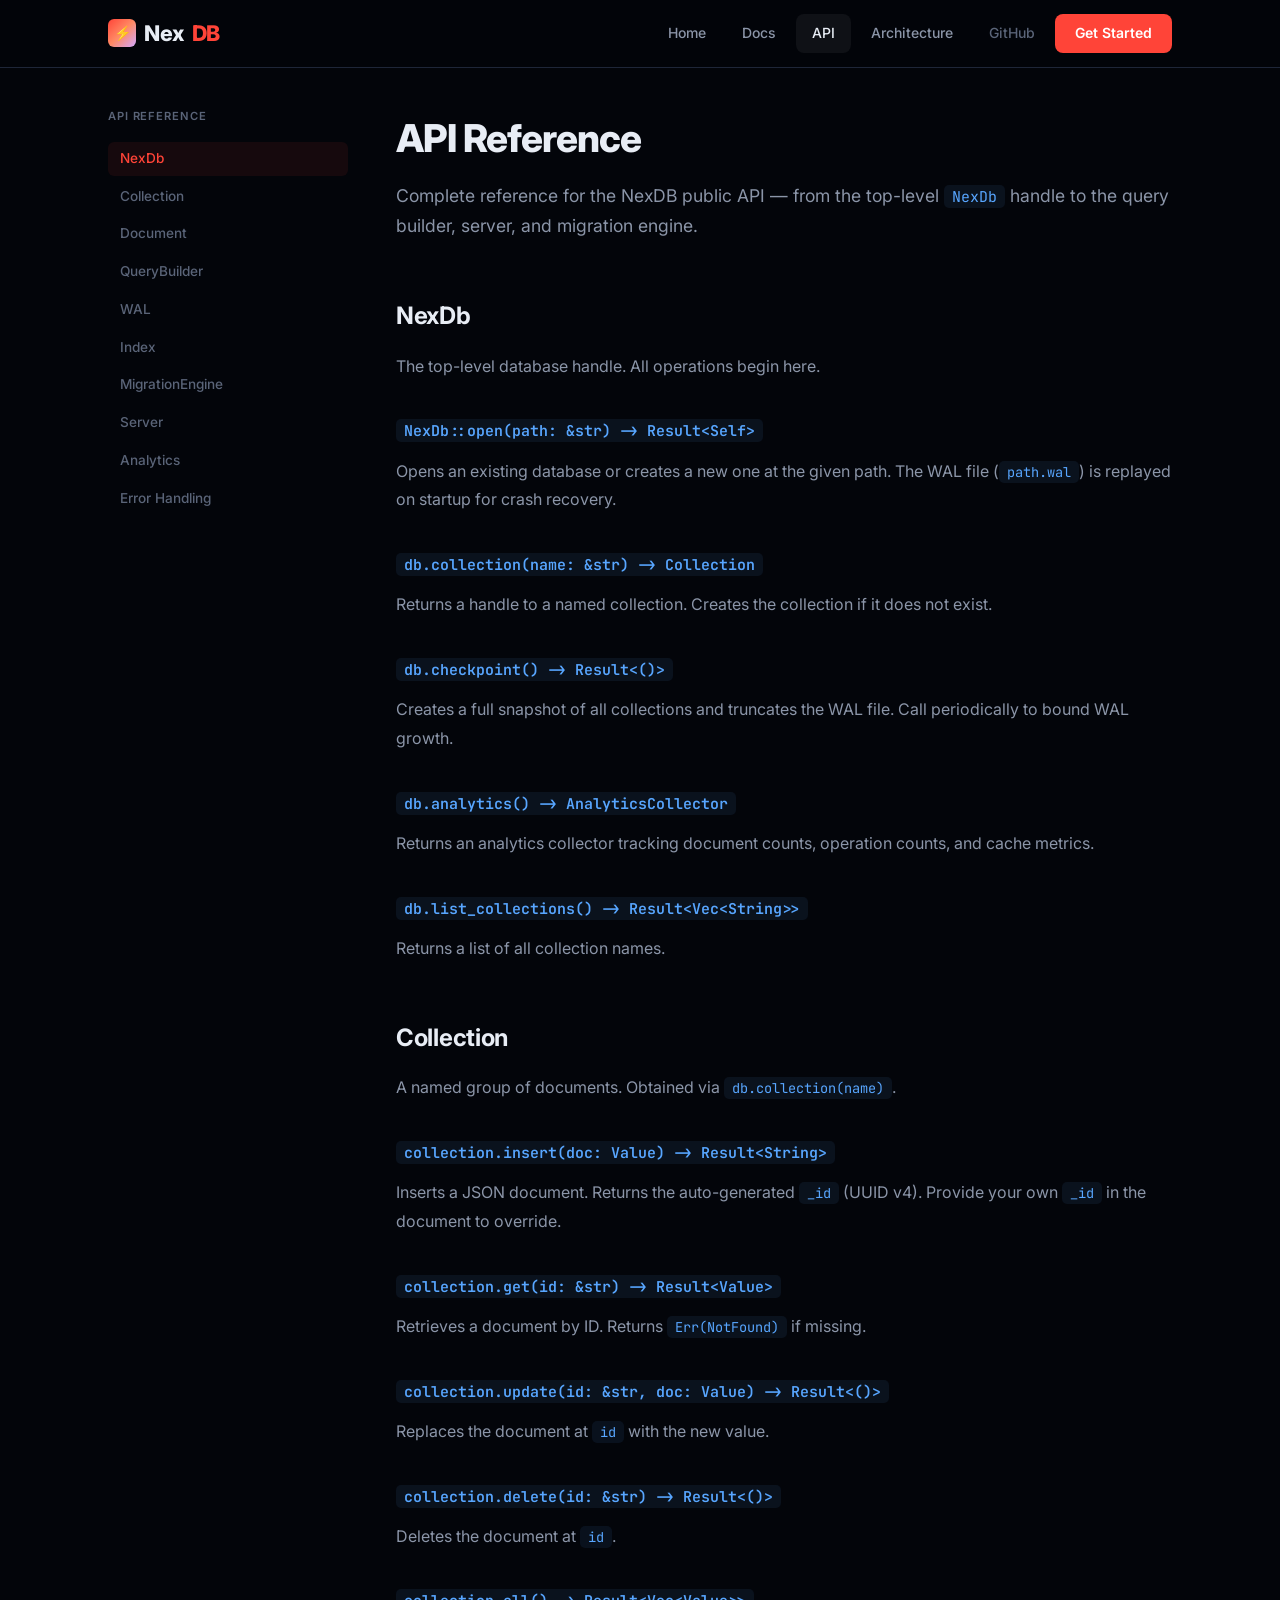
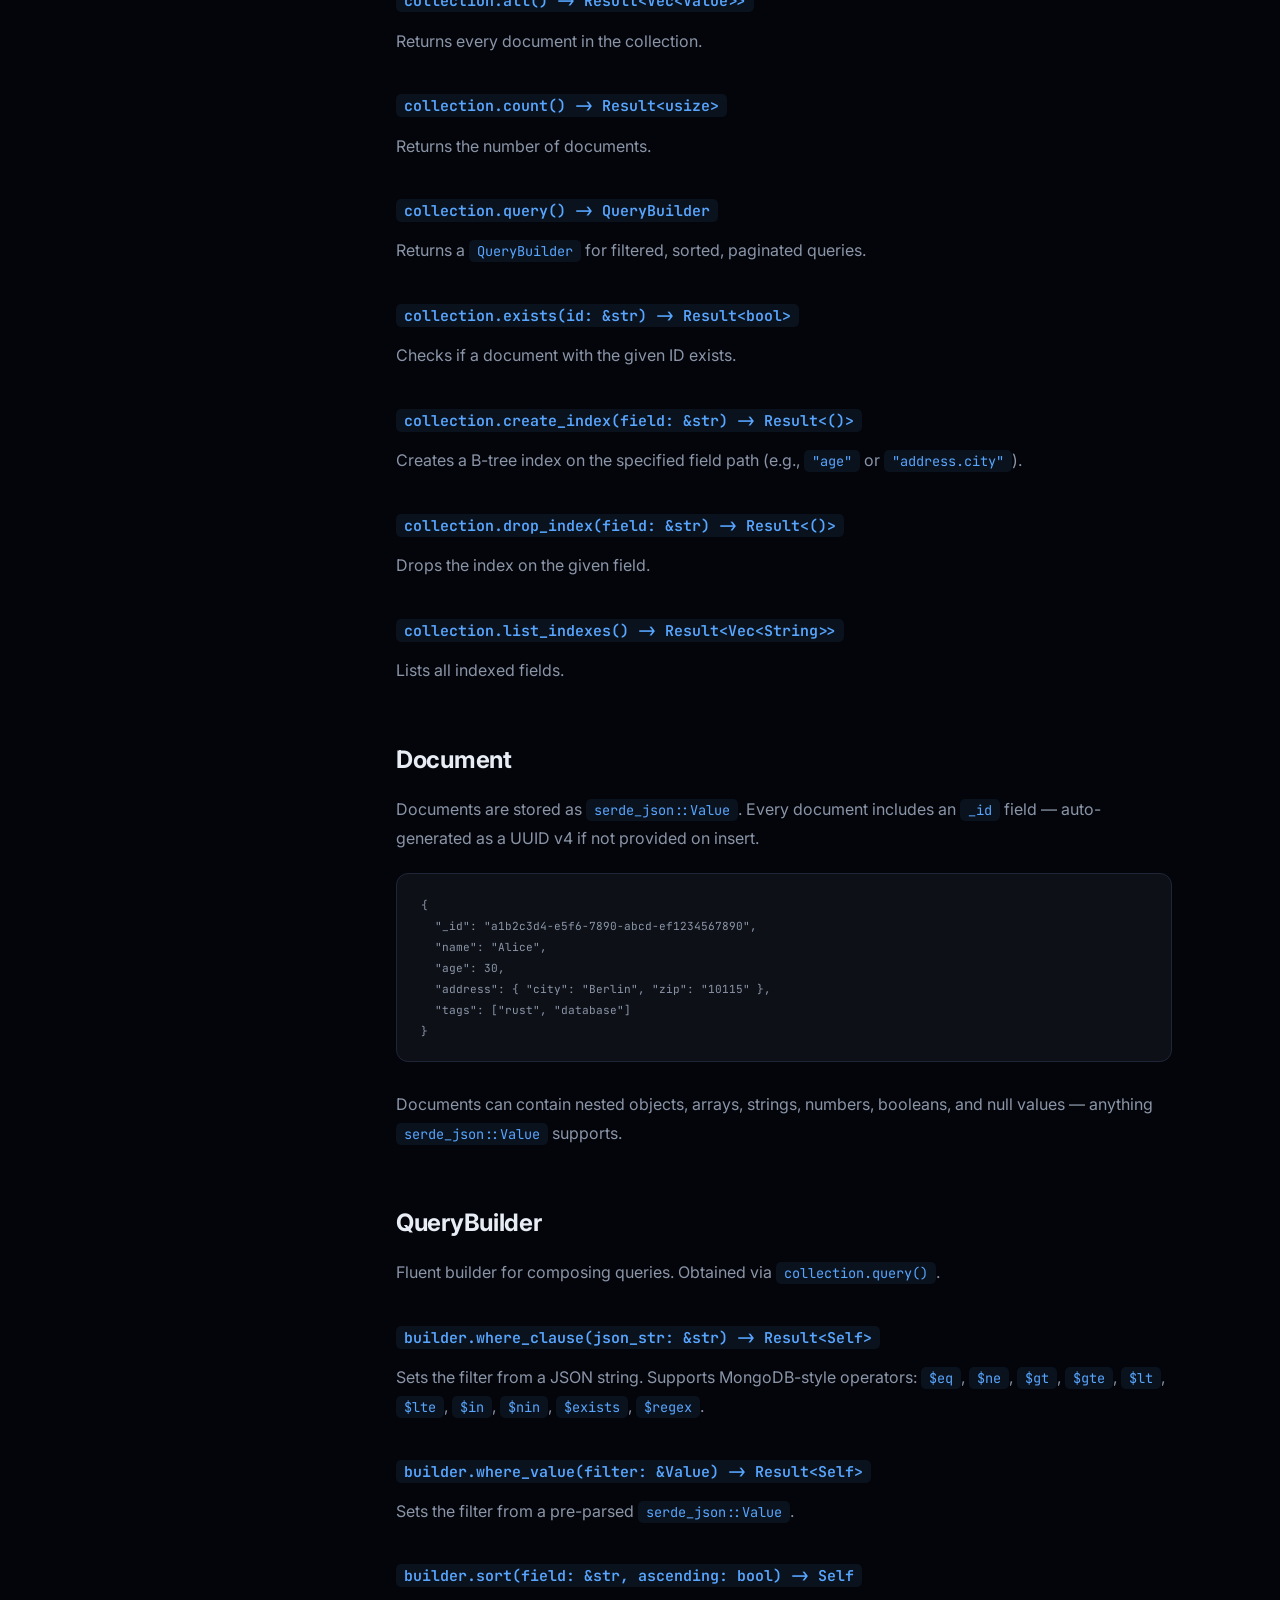
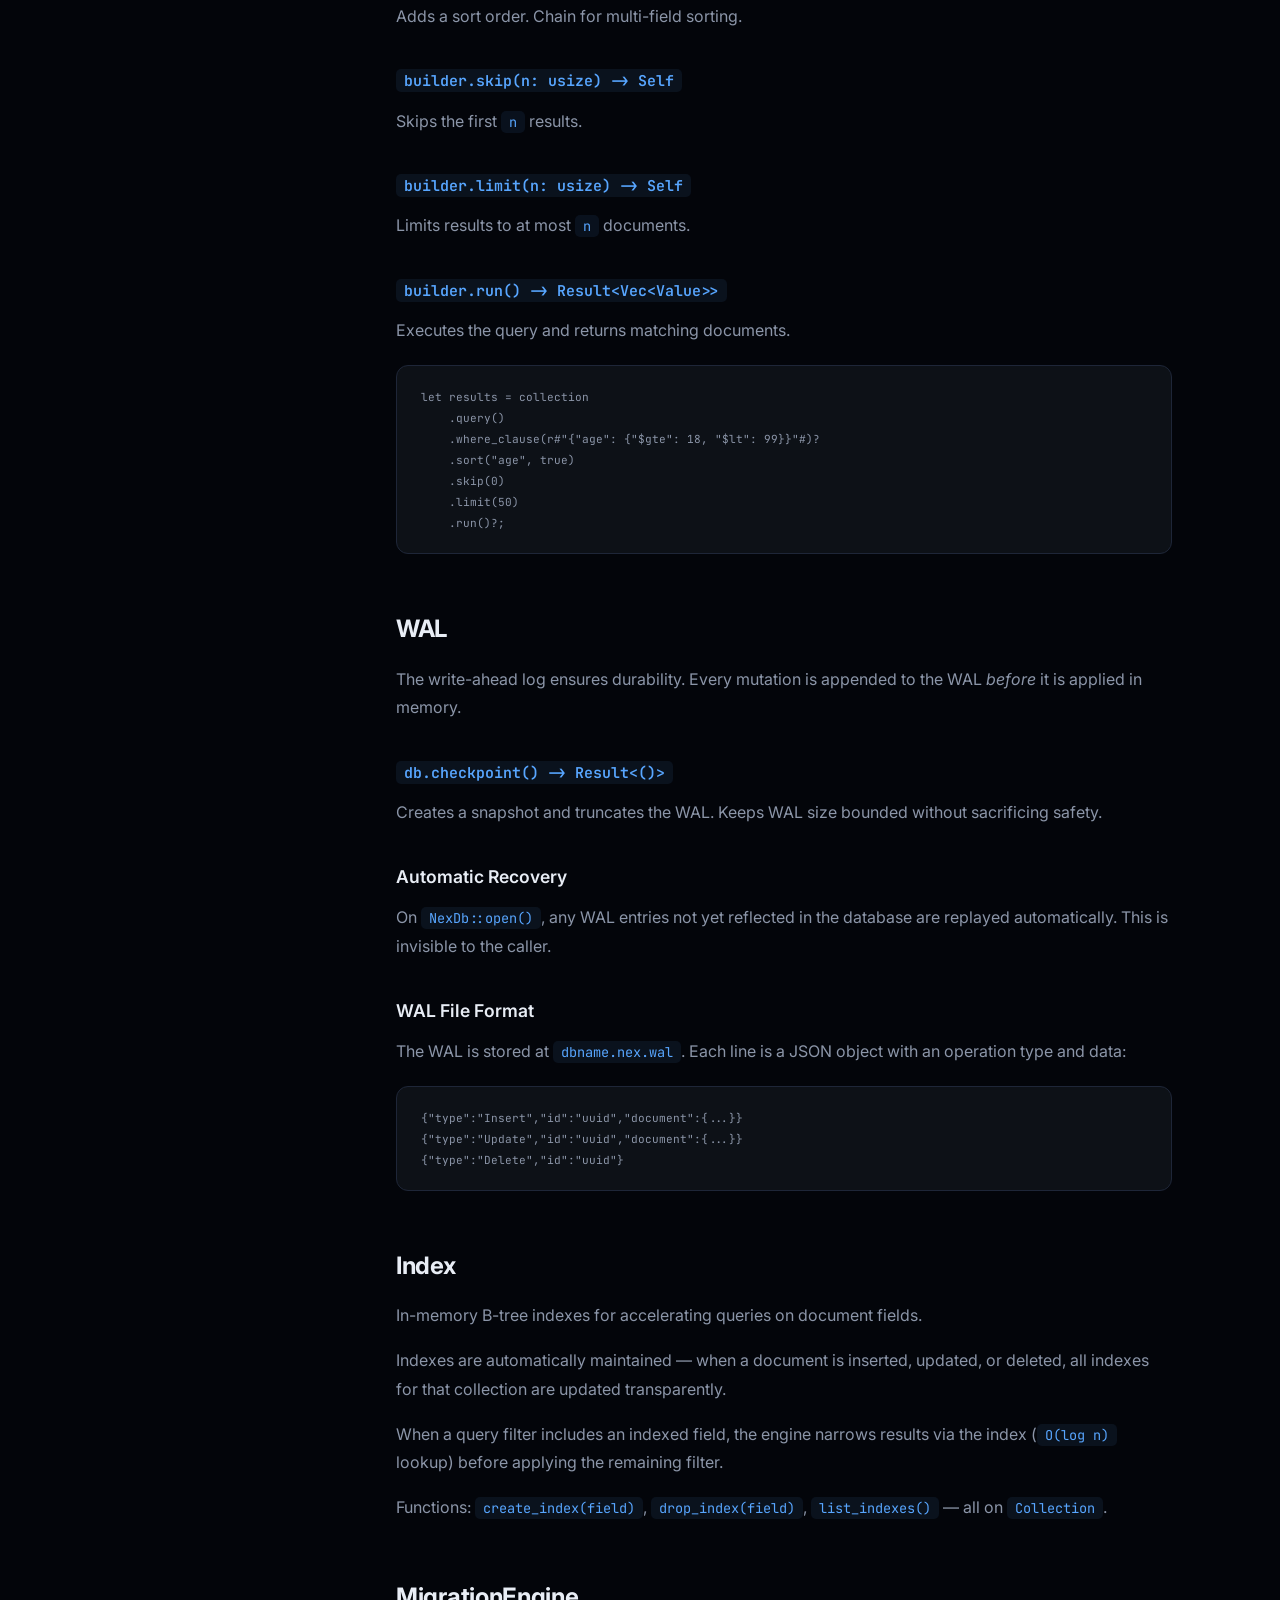
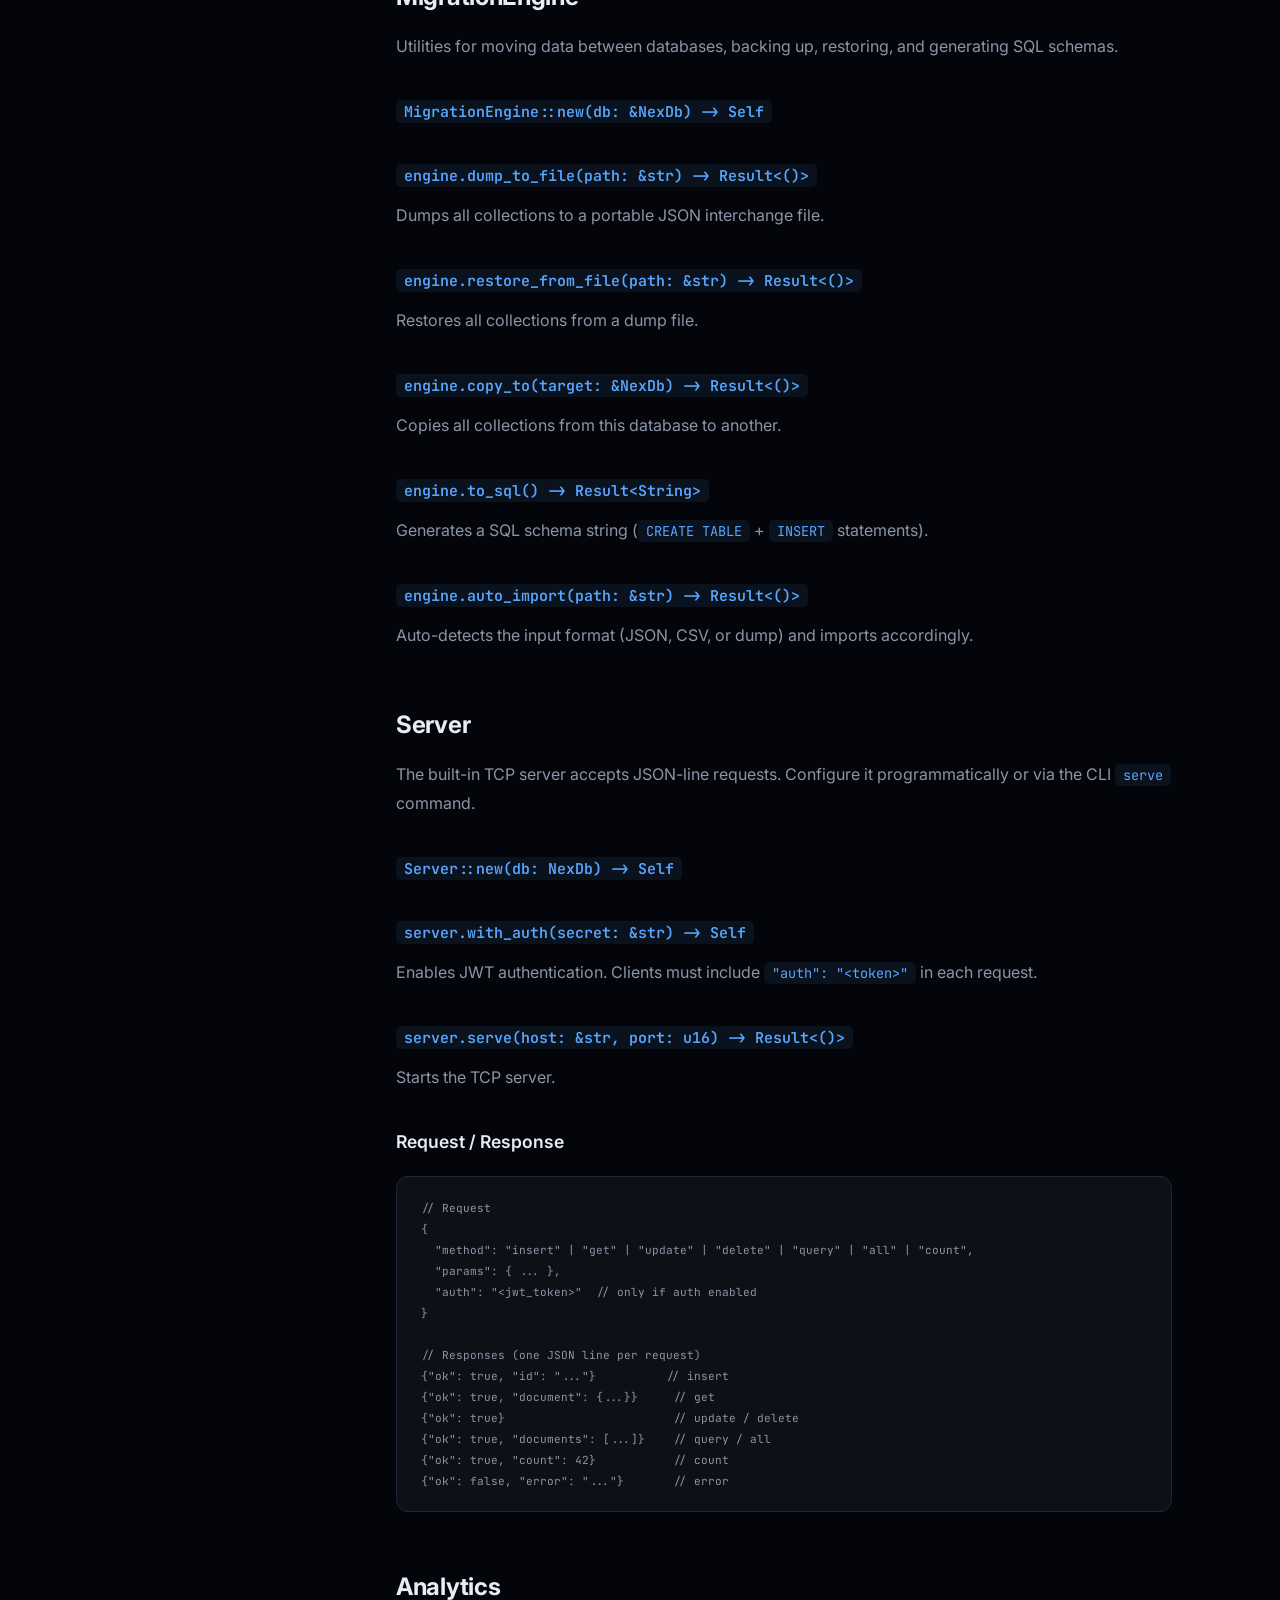
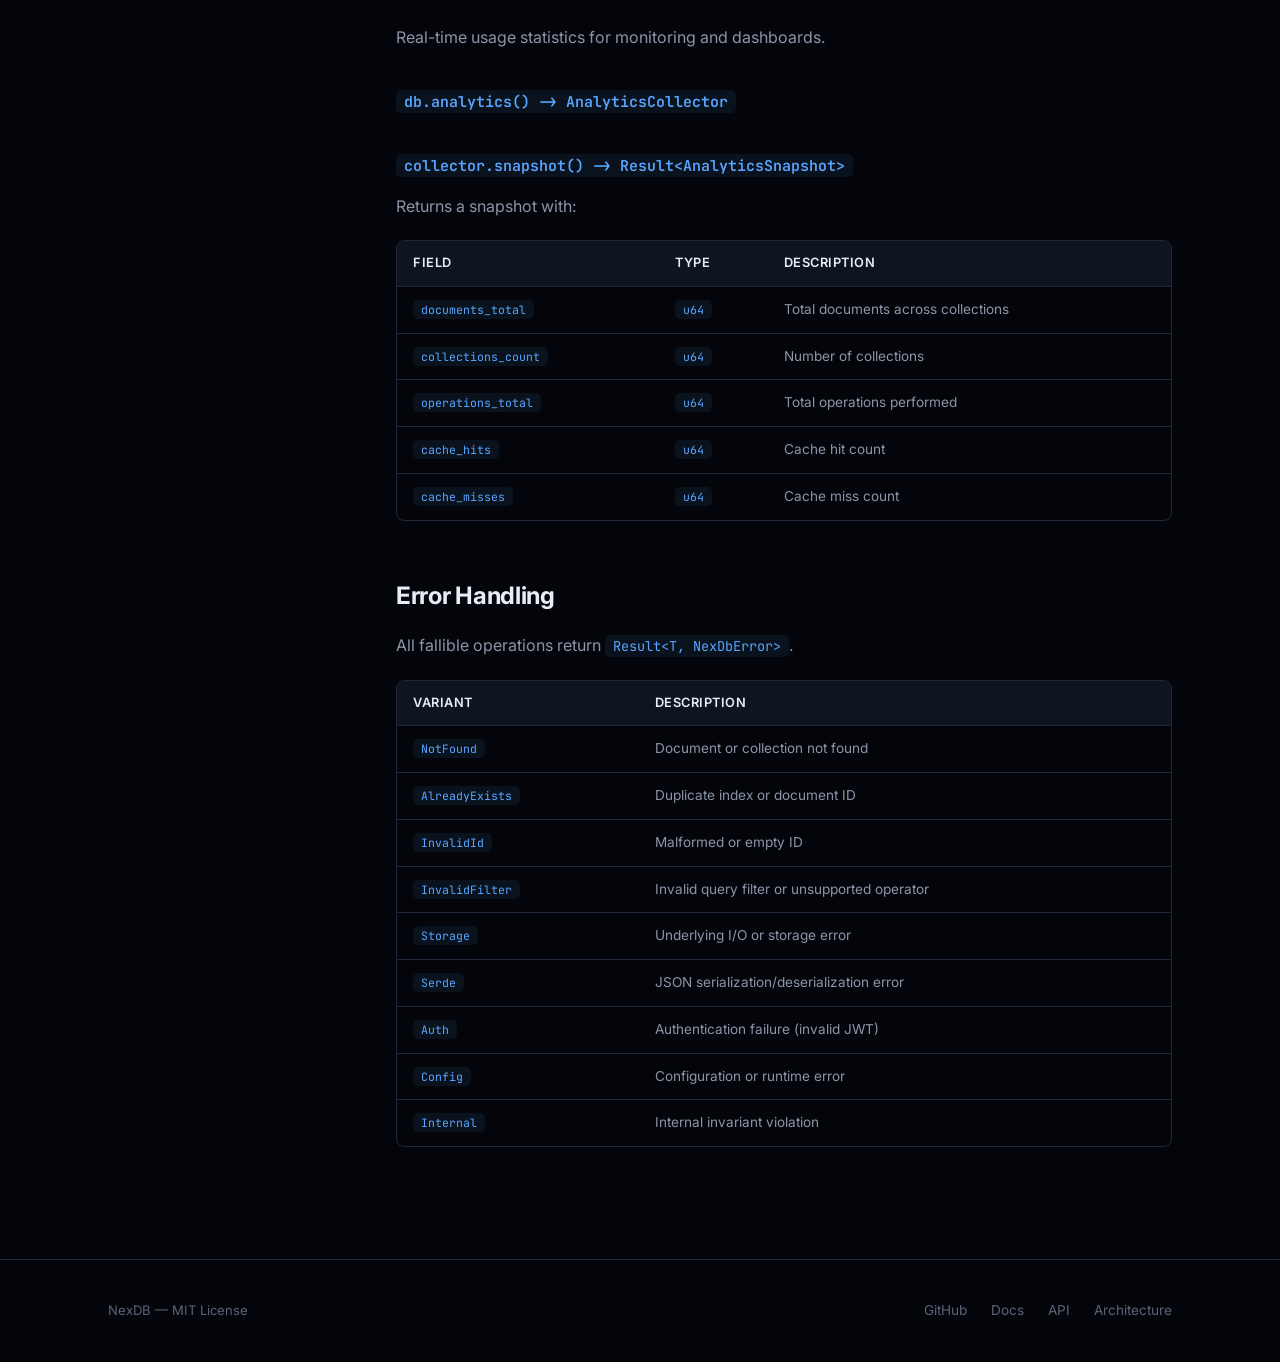
==== commit c7f7411e: "docs: full redesign with redis.io-inspired modern UI" ====
--- a/api.html
+++ b/api.html
@@ -4,6 +4,7 @@
   <meta charset="UTF-8">
   <meta name="viewport" content="width=device-width, initial-scale=1.0">
   <title>API Reference – NexDB</title>
+  <meta name="description" content="Complete API reference for NexDB — NexDb, Collection, Document, QueryBuilder, WAL, Index, MigrationEngine, Server, Analytics, and Error handling.">
   <link rel="stylesheet" href="css/style.css">
   <link rel="icon" href="data:image/svg+xml,<svg xmlns='http://www.w3.org/2000/svg' viewBox='0 0 100 100'><text y='.9em' font-size='90'>⚡</text></svg>">
 </head>
@@ -11,276 +12,280 @@
 
 <nav class="navbar">
   <div class="container">
-    <a href="/" class="logo">Nex<span>DB</span></a>
+    <a href="/" class="logo"><span class="logo-icon">⚡</span>Nex<span style="color:var(--accent)">DB</span></a>
     <div class="nav-links">
       <a href="/">Home</a>
       <a href="getting-started.html">Docs</a>
       <a href="api.html" class="active">API</a>
       <a href="architecture.html">Architecture</a>
+      <a href="https://github.com/Ayushisingh09/NexDB-Core" target="_blank" style="color:var(--text-muted)">GitHub</a>
+      <a href="getting-started.html" class="nav-cta">Get Started</a>
     </div>
   </div>
 </nav>
 
-<div class="docs-page">
-  <div class="container">
-    <aside class="sidebar">
-      <h3>API</h3>
-      <ul>
-        <li><a href="#nexdb" class="active">NexDb</a></li>
-        <li><a href="#collection">Collection</a></li>
-        <li><a href="#document">Document</a></li>
-        <li><a href="#query-builder">QueryBuilder</a></li>
-        <li><a href="#wal">WAL</a></li>
-        <li><a href="#index">Index</a></li>
-        <li><a href="#migrate">MigrationEngine</a></li>
-        <li><a href="#server">Server</a></li>
-        <li><a href="#analytics">Analytics</a></li>
-        <li><a href="#error">Error Handling</a></li>
-      </ul>
-    </aside>
-
-    <article class="content">
-
-      <h1>API Reference</h1>
-
-      <section id="nexdb">
-        <h2>NexDb</h2>
-        <p>The top-level database handle. Created with <code>NexDb::open</code> which opens or creates a database file.</p>
-
-        <h3><code>NexDb::open(path: &amp;str) -&gt; Result&lt;Self&gt;</code></h3>
-        <p>Opens an existing database or creates a new one at the given path. The WAL file (<code>path.wal</code>) is also opened and any pending entries are replayed on startup.</p>
-
-        <h3><code>db.collection(name: &amp;str) -&gt; Collection</code></h3>
-        <p>Returns a handle to a named collection. Creates the collection if it does not exist.</p>
-
-        <h3><code>db.checkpoint() -&gt; Result&lt;()&gt;</code></h3>
-        <p>Creates a full snapshot of all collections and truncates the WAL. Use this to control WAL file growth.</p>
-
-        <h3><code>db.analytics() -&gt; AnalyticsCollector</code></h3>
-        <p>Returns an analytics collector that tracks document counts, operation counts, and cache hit rates.</p>
-
-        <h3><code>db.list_collections() -&gt; Result&lt;Vec&lt;String&gt;&gt;</code></h3>
-        <p>Returns a list of all collection names in the database.</p>
-      </section>
-
-      <section id="collection">
-        <h2>Collection</h2>
-        <p>A named group of documents within a database. Collection handles are obtained via <code>db.collection(name)</code>.</p>
-
-        <h3><code>collection.insert(doc: Value) -&gt; Result&lt;String&gt;</code></h3>
-        <p>Inserts a JSON document and returns its auto-generated ID string.</p>
-
-        <h3><code>collection.get(id: &amp;str) -&gt; Result&lt;Value&gt;</code></h3>
-        <p>Retrieves a document by its ID. Returns an error if not found.</p>
-
-        <h3><code>collection.update(id: &amp;str, doc: Value) -&gt; Result&lt;()&gt;</code></h3>
-        <p>Replaces the document with the given ID with the new value.</p>
-
-        <h3><code>collection.delete(id: &amp;str) -&gt; Result&lt;()&gt;</code></h3>
-        <p>Deletes the document with the given ID.</p>
-
-        <h3><code>collection.all() -&gt; Result&lt;Vec&lt;Value&gt;&gt;</code></h3>
-        <p>Returns all documents in the collection.</p>
-
-        <h3><code>collection.count() -&gt; Result&lt;usize&gt;</code></h3>
-        <p>Returns the number of documents in the collection.</p>
-
-        <h3><code>collection.query() -&gt; QueryBuilder</code></h3>
-        <p>Returns a <code>QueryBuilder</code> for composing filtered queries.</p>
-
-        <h3><code>collection.exists(id: &amp;str) -&gt; Result&lt;bool&gt;</code></h3>
-        <p>Checks whether a document with the given ID exists.</p>
-
-        <h3><code>collection.create_index(field: &amp;str) -&gt; Result&lt;()&gt;</code></h3>
-        <p>Creates a B-tree index on the specified document field.</p>
-
-        <h3><code>collection.drop_index(field: &amp;str) -&gt; Result&lt;()&gt;</code></h3>
-        <p>Drops the index on the specified field.</p>
-
-        <h3><code>collection.list_indexes() -&gt; Result&lt;Vec&lt;String&gt;&gt;</code></h3>
-        <p>Lists all indexed fields in the collection.</p>
-      </section>
-
-      <section id="document">
-        <h2>Document</h2>
-        <p>Documents are stored and returned as <code>serde_json::Value</code>. Each document has an <code>_id</code> field that is auto-generated as a UUID string if not provided.</p>
-        <pre><code>{
+<div class="container docs-layout">
+  <aside class="docs-sidebar">
+    <h3>API Reference</h3>
+    <ul>
+      <li><a href="#nexdb">NexDb</a></li>
+      <li><a href="#collection">Collection</a></li>
+      <li><a href="#document">Document</a></li>
+      <li><a href="#query-builder">QueryBuilder</a></li>
+      <li><a href="#wal">WAL</a></li>
+      <li><a href="#index">Index</a></li>
+      <li><a href="#migrate">MigrationEngine</a></li>
+      <li><a href="#server">Server</a></li>
+      <li><a href="#analytics">Analytics</a></li>
+      <li><a href="#error">Error Handling</a></li>
+    </ul>
+  </aside>
+
+  <article class="docs-content">
+
+    <h1>API Reference</h1>
+    <p class="lead">Complete reference for the NexDB public API — from the top-level <code>NexDb</code> handle to the query builder, server, and migration engine.</p>
+
+    <section id="nexdb">
+      <h2>NexDb</h2>
+      <p>The top-level database handle. All operations begin here.</p>
+
+      <h3><code>NexDb::open(path: &amp;str) -> Result&lt;Self&gt;</code></h3>
+      <p>Opens an existing database or creates a new one at the given path. The WAL file (<code>path.wal</code>) is replayed on startup for crash recovery.</p>
+
+      <h3><code>db.collection(name: &amp;str) -> Collection</code></h3>
+      <p>Returns a handle to a named collection. Creates the collection if it does not exist.</p>
+
+      <h3><code>db.checkpoint() -> Result&lt;()&gt;</code></h3>
+      <p>Creates a full snapshot of all collections and truncates the WAL file. Call periodically to bound WAL growth.</p>
+
+      <h3><code>db.analytics() -> AnalyticsCollector</code></h3>
+      <p>Returns an analytics collector tracking document counts, operation counts, and cache metrics.</p>
+
+      <h3><code>db.list_collections() -> Result&lt;Vec&lt;String&gt;&gt;</code></h3>
+      <p>Returns a list of all collection names.</p>
+    </section>
+
+    <section id="collection">
+      <h2>Collection</h2>
+      <p>A named group of documents. Obtained via <code>db.collection(name)</code>.</p>
+
+      <h3><code>collection.insert(doc: Value) -> Result&lt;String&gt;</code></h3>
+      <p>Inserts a JSON document. Returns the auto-generated <code>_id</code> (UUID v4). Provide your own <code>_id</code> in the document to override.</p>
+
+      <h3><code>collection.get(id: &amp;str) -> Result&lt;Value&gt;</code></h3>
+      <p>Retrieves a document by ID. Returns <code>Err(NotFound)</code> if missing.</p>
+
+      <h3><code>collection.update(id: &amp;str, doc: Value) -> Result&lt;()&gt;</code></h3>
+      <p>Replaces the document at <code>id</code> with the new value.</p>
+
+      <h3><code>collection.delete(id: &amp;str) -> Result&lt;()&gt;</code></h3>
+      <p>Deletes the document at <code>id</code>.</p>
+
+      <h3><code>collection.all() -> Result&lt;Vec&lt;Value&gt;&gt;</code></h3>
+      <p>Returns every document in the collection.</p>
+
+      <h3><code>collection.count() -> Result&lt;usize&gt;</code></h3>
+      <p>Returns the number of documents.</p>
+
+      <h3><code>collection.query() -> QueryBuilder</code></h3>
+      <p>Returns a <code>QueryBuilder</code> for filtered, sorted, paginated queries.</p>
+
+      <h3><code>collection.exists(id: &amp;str) -> Result&lt;bool&gt;</code></h3>
+      <p>Checks if a document with the given ID exists.</p>
+
+      <h3><code>collection.create_index(field: &amp;str) -> Result&lt;()&gt;</code></h3>
+      <p>Creates a B-tree index on the specified field path (e.g., <code>"age"</code> or <code>"address.city"</code>).</p>
+
+      <h3><code>collection.drop_index(field: &amp;str) -> Result&lt;()&gt;</code></h3>
+      <p>Drops the index on the given field.</p>
+
+      <h3><code>collection.list_indexes() -> Result&lt;Vec&lt;String&gt;&gt;</code></h3>
+      <p>Lists all indexed fields.</p>
+    </section>
+
+    <section id="document">
+      <h2>Document</h2>
+      <p>Documents are stored as <code>serde_json::Value</code>. Every document includes an <code>_id</code> field — auto-generated as a UUID v4 if not provided on insert.</p>
+
+      <pre><code>{
   "_id": "a1b2c3d4-e5f6-7890-abcd-ef1234567890",
   "name": "Alice",
   "age": 30,
-  "address": {
-    "city": "Berlin",
-    "zip": "10115"
-  },
+  "address": { "city": "Berlin", "zip": "10115" },
   "tags": ["rust", "database"]
 }</code></pre>
-        <p>When inserting, you may include your own <code>_id</code> value. If omitted, a UUID v4 is generated automatically.</p>
-      </section>
-
-      <section id="query-builder">
-        <h2>QueryBuilder</h2>
-        <p>A fluent builder for constructing and running queries. Obtained via <code>collection.query()</code>.</p>
-
-        <h3><code>builder.where_clause(json_str: &amp;str) -&gt; Result&lt;Self&gt;</code></h3>
-        <p>Sets the filter from a JSON string. Supported operators: <code>$eq</code>, <code>$ne</code>, <code>$gt</code>, <code>$gte</code>, <code>$lt</code>, <code>$lte</code>, <code>$in</code>, <code>$nin</code>, <code>$exists</code>, <code>$regex</code>.</p>
-
-        <h3><code>builder.where_value(filter: &amp;Value) -&gt; Result&lt;Self&gt;</code></h3>
-        <p>Sets the filter from a <code>serde_json::Value</code> directly.</p>
-
-        <h3><code>builder.sort(field: &amp;str, ascending: bool) -&gt; Self</code></h3>
-        <p>Adds a sort order. Can be chained for multi-field sorting.</p>
-
-        <h3><code>builder.skip(n: usize) -&gt; Self</code></h3>
-        <p>Skips the first <code>n</code> results (for pagination).</p>
-
-        <h3><code>builder.limit(n: usize) -&gt; Self</code></h3>
-        <p>Limits results to at most <code>n</code> documents.</p>
-
-        <h3><code>builder.run() -&gt; Result&lt;Vec&lt;Value&gt;&gt;</code></h3>
-        <p>Executes the query and returns the matching documents.</p>
-
-        <pre><code>let results = collection
+
+      <p>Documents can contain nested objects, arrays, strings, numbers, booleans, and null values — anything <code>serde_json::Value</code> supports.</p>
+    </section>
+
+    <section id="query-builder">
+      <h2>QueryBuilder</h2>
+      <p>Fluent builder for composing queries. Obtained via <code>collection.query()</code>.</p>
+
+      <h3><code>builder.where_clause(json_str: &amp;str) -> Result&lt;Self&gt;</code></h3>
+      <p>Sets the filter from a JSON string. Supports MongoDB-style operators: <code>$eq</code>, <code>$ne</code>, <code>$gt</code>, <code>$gte</code>, <code>$lt</code>, <code>$lte</code>, <code>$in</code>, <code>$nin</code>, <code>$exists</code>, <code>$regex</code>.</p>
+
+      <h3><code>builder.where_value(filter: &amp;Value) -> Result&lt;Self&gt;</code></h3>
+      <p>Sets the filter from a pre-parsed <code>serde_json::Value</code>.</p>
+
+      <h3><code>builder.sort(field: &amp;str, ascending: bool) -> Self</code></h3>
+      <p>Adds a sort order. Chain for multi-field sorting.</p>
+
+      <h3><code>builder.skip(n: usize) -> Self</code></h3>
+      <p>Skips the first <code>n</code> results.</p>
+
+      <h3><code>builder.limit(n: usize) -> Self</code></h3>
+      <p>Limits results to at most <code>n</code> documents.</p>
+
+      <h3><code>builder.run() -> Result&lt;Vec&lt;Value&gt;&gt;</code></h3>
+      <p>Executes the query and returns matching documents.</p>
+
+      <pre><code>let results = collection
     .query()
-    .where_clause(r#"{"age": {"$gte": 18, "$lt": 99}, "city": {"$in": ["Berlin", "Munich"]}}"#)?
+    .where_clause(r#"{"age": {"$gte": 18, "$lt": 99}}"#)?
     .sort("age", true)
     .skip(0)
     .limit(50)
     .run()?;</code></pre>
-      </section>
-
-      <section id="wal">
-        <h2>WAL</h2>
-        <p>The write-ahead log ensures durability. Every mutation is written to the WAL before being applied to the in-memory store.</p>
-
-        <h3><code>db.checkpoint() -&gt; Result&lt;()&gt;</code></h3>
-        <p>Creates a snapshot of the current database state and truncates the WAL file. Call periodically to keep WAL size bounded.</p>
-
-        <h3>Recovery</h3>
-        <p>On <code>NexDb::open()</code>, if the database file and a WAL file both exist, any WAL entries not yet reflected in the database are replayed automatically. This is invisible to the caller.</p>
-
-        <h3>WAL file format</h3>
-        <p>The WAL is a plain file (<code>dbname.nex.wal</code>) containing one JSON line per mutation. Each line has an operation type (<code>Insert</code>, <code>Update</code>, <code>Delete</code>) and the associated document data.</p>
-      </section>
-
-      <section id="index">
-        <h2>Index</h2>
-        <p>NexDB uses in-memory B-tree indexes for accelerating queries on document fields.</p>
-
-        <h3><code>collection.create_index(field: &amp;str) -&gt; Result&lt;()&gt;</code></h3>
-        <p>Creates an index on the specified field path (e.g., <code>"age"</code> or <code>"address.city"</code>).</p>
-
-        <h3><code>collection.drop_index(field: &amp;str) -&gt; Result&lt;()&gt;</code></h3>
-        <p>Removes the index on the given field.</p>
-
-        <h3><code>collection.list_indexes() -&gt; Result&lt;Vec&lt;String&gt;&gt;</code></h3>
-        <p>Returns a list of all indexed field names.</p>
-
-        <p>Indexes are automatically updated when documents are inserted, updated, or deleted. Queries that include a filter on an indexed field will use the index for faster lookups.</p>
-      </section>
-
-      <section id="migrate">
-        <h2>MigrationEngine</h2>
-        <p>The migration engine provides utilities for moving data between databases, backing up, and restoring.</p>
-
-        <h3><code>MigrationEngine::new(db: &amp;NexDb) -&gt; Self</code></h3>
-        <p>Creates a new migration engine bound to the given database.</p>
-
-        <h3><code>engine.dump_to_file(path: &amp;str) -&gt; Result&lt;()&gt;</code></h3>
-        <p>Dumps all collections to a portable JSON interchange file.</p>
-
-        <h3><code>engine.restore_from_file(path: &amp;str) -&gt; Result&lt;()&gt;</code></h3>
-        <p>Restores all collections from a dump file into the database.</p>
-
-        <h3><code>engine.copy_to(target: &amp;NexDb) -&gt; Result&lt;()&gt;</code></h3>
-        <p>Copies all collections from this database to another.</p>
-
-        <h3><code>engine.to_sql() -&gt; Result&lt;String&gt;</code></h3>
-        <p>Generates a SQL schema string representing the database structure.</p>
-
-        <h3><code>engine.auto_import(path: &amp;str) -&gt; Result&lt;()&gt;</code></h3>
-        <p>Auto-detects the format of the given file (JSON, CSV, or dump) and imports it.</p>
-      </section>
-
-      <section id="server">
-        <h2>Server</h2>
-        <p>The built-in TCP server accepts JSON-line requests over a TCP socket.</p>
-
-        <h3><code>Server::new(db: NexDb) -&gt; Self</code></h3>
-        <p>Creates a new server backed by the given database.</p>
-
-        <h3><code>server.with_auth(secret: &amp;str) -&gt; Self</code></h3>
-        <p>Enables JWT-based authentication. Clients must include <code>"auth": "&lt;token&gt;"</code> in each request.</p>
-
-        <h3><code>server.serve(host: &amp;str, port: u16) -&gt; Result&lt;()&gt;</code></h3>
-        <p>Starts the TCP server and begins accepting connections.</p>
-
-        <h4>Request format</h4>
-        <pre><code>{
+    </section>
+
+    <section id="wal">
+      <h2>WAL</h2>
+      <p>The write-ahead log ensures durability. Every mutation is appended to the WAL <em>before</em> it is applied in memory.</p>
+
+      <h3><code>db.checkpoint() -> Result&lt;()&gt;</code></h3>
+      <p>Creates a snapshot and truncates the WAL. Keeps WAL size bounded without sacrificing safety.</p>
+
+      <h3>Automatic Recovery</h3>
+      <p>On <code>NexDb::open()</code>, any WAL entries not yet reflected in the database are replayed automatically. This is invisible to the caller.</p>
+
+      <h3>WAL File Format</h3>
+      <p>The WAL is stored at <code>dbname.nex.wal</code>. Each line is a JSON object with an operation type and data:</p>
+      <pre><code>{"type":"Insert","id":"uuid","document":{...}}
+{"type":"Update","id":"uuid","document":{...}}
+{"type":"Delete","id":"uuid"}</code></pre>
+    </section>
+
+    <section id="index">
+      <h2>Index</h2>
+      <p>In-memory B-tree indexes for accelerating queries on document fields.</p>
+
+      <p>Indexes are automatically maintained — when a document is inserted, updated, or deleted, all indexes for that collection are updated transparently.</p>
+
+      <p>When a query filter includes an indexed field, the engine narrows results via the index (<code>O(log n)</code> lookup) before applying the remaining filter.</p>
+
+      <p>Functions: <code>create_index(field)</code>, <code>drop_index(field)</code>, <code>list_indexes()</code> — all on <code>Collection</code>.</p>
+    </section>
+
+    <section id="migrate">
+      <h2>MigrationEngine</h2>
+      <p>Utilities for moving data between databases, backing up, restoring, and generating SQL schemas.</p>
+
+      <h3><code>MigrationEngine::new(db: &amp;NexDb) -> Self</code></h3>
+
+      <h3><code>engine.dump_to_file(path: &amp;str) -> Result&lt;()&gt;</code></h3>
+      <p>Dumps all collections to a portable JSON interchange file.</p>
+
+      <h3><code>engine.restore_from_file(path: &amp;str) -> Result&lt;()&gt;</code></h3>
+      <p>Restores all collections from a dump file.</p>
+
+      <h3><code>engine.copy_to(target: &amp;NexDb) -> Result&lt;()&gt;</code></h3>
+      <p>Copies all collections from this database to another.</p>
+
+      <h3><code>engine.to_sql() -> Result&lt;String&gt;</code></h3>
+      <p>Generates a SQL schema string (<code>CREATE TABLE</code> + <code>INSERT</code> statements).</p>
+
+      <h3><code>engine.auto_import(path: &amp;str) -> Result&lt;()&gt;</code></h3>
+      <p>Auto-detects the input format (JSON, CSV, or dump) and imports accordingly.</p>
+    </section>
+
+    <section id="server">
+      <h2>Server</h2>
+      <p>The built-in TCP server accepts JSON-line requests. Configure it programmatically or via the CLI <code>serve</code> command.</p>
+
+      <h3><code>Server::new(db: NexDb) -> Self</code></h3>
+
+      <h3><code>server.with_auth(secret: &amp;str) -> Self</code></h3>
+      <p>Enables JWT authentication. Clients must include <code>"auth": "&lt;token&gt;"</code> in each request.</p>
+
+      <h3><code>server.serve(host: &amp;str, port: u16) -> Result&lt;()&gt;</code></h3>
+      <p>Starts the TCP server.</p>
+
+      <h3>Request / Response</h3>
+      <pre><code>// Request
+{
   "method": "insert" | "get" | "update" | "delete" | "query" | "all" | "count",
   "params": { ... },
-  "auth": "&lt;jwt_token&gt;"  // only if auth is enabled
-}</code></pre>
-
-        <h4>Response format</h4>
-        <pre><code>{"ok": true, "id": "..."}          // insert
+  "auth": "&lt;jwt_token&gt;"  // only if auth enabled
+}
+
+// Responses (one JSON line per request)
+{"ok": true, "id": "..."}          // insert
 {"ok": true, "document": {...}}     // get
 {"ok": true}                        // update / delete
 {"ok": true, "documents": [...]}    // query / all
 {"ok": true, "count": 42}           // count
 {"ok": false, "error": "..."}       // error</code></pre>
-      </section>
-
-      <section id="analytics">
-        <h2>Analytics</h2>
-        <p>The analytics collector tracks real-time usage statistics. Useful for dashboards and monitoring.</p>
-
-        <h3><code>db.analytics() -&gt; AnalyticsCollector</code></h3>
-        <p>Returns the collector for the database.</p>
-
-        <h3><code>collector.snapshot() -&gt; Result&lt;AnalyticsSnapshot&gt;</code></h3>
-        <p>Returns a snapshot with the following fields:</p>
-        <table>
-          <thead>
-            <tr><th>Field</th><th>Type</th><th>Description</th></tr>
-          </thead>
-          <tbody>
-            <tr><td><code>documents_total</code></td><td><code>u64</code></td><td>Total documents across all collections</td></tr>
-            <tr><td><code>collections_count</code></td><td><code>u64</code></td><td>Number of collections</td></tr>
-            <tr><td><code>operations_total</code></td><td><code>u64</code></td><td>Total operations performed</td></tr>
-            <tr><td><code>cache_hits</code></td><td><code>u64</code></td><td>Cache hit count (if caching enabled)</td></tr>
-            <tr><td><code>cache_misses</code></td><td><code>u64</code></td><td>Cache miss count</td></tr>
-          </tbody>
-        </table>
-      </section>
-
-      <section id="error">
-        <h2>Error Handling</h2>
-        <p>All fallible operations return <code>Result&lt;T, NexDbError&gt;</code>. The error enum covers:</p>
-        <table>
-          <thead>
-            <tr><th>Variant</th><th>Description</th></tr>
-          </thead>
-          <tbody>
-            <tr><td><code>NotFound</code></td><td>Document or collection not found</td></tr>
-            <tr><td><code>AlreadyExists</code></td><td>Attempted to create a duplicate index or document with an existing ID</td></tr>
-            <tr><td><code>InvalidId</code></td><td>The provided ID is malformed or empty</td></tr>
-            <tr><td><code>InvalidFilter</code></td><td>The query filter JSON is invalid or contains unsupported operators</td></tr>
-            <tr><td><code>Storage</code></td><td>An underlying I/O or storage error occurred</td></tr>
-            <tr><td><code>Serde</code></td><td>JSON serialization or deserialization error</td></tr>
-            <tr><td><code>Auth</code></td><td>Authentication failure (invalid or missing JWT token)</td></tr>
-            <tr><td><code>Config</code></td><td>Configuration or runtime environment error</td></tr>
-            <tr><td><code>Internal</code></td><td>An internal invariant was violated (should not happen under normal use)</td></tr>
-          </tbody>
-        </table>
-      </section>
-
-    </article>
-  </div>
+    </section>
+
+    <section id="analytics">
+      <h2>Analytics</h2>
+      <p>Real-time usage statistics for monitoring and dashboards.</p>
+
+      <h3><code>db.analytics() -> AnalyticsCollector</code></h3>
+
+      <h3><code>collector.snapshot() -> Result&lt;AnalyticsSnapshot&gt;</code></h3>
+      <p>Returns a snapshot with:</p>
+      <table>
+        <thead>
+          <tr><th>Field</th><th>Type</th><th>Description</th></tr>
+        </thead>
+        <tbody>
+          <tr><td><code>documents_total</code></td><td><code>u64</code></td><td>Total documents across collections</td></tr>
+          <tr><td><code>collections_count</code></td><td><code>u64</code></td><td>Number of collections</td></tr>
+          <tr><td><code>operations_total</code></td><td><code>u64</code></td><td>Total operations performed</td></tr>
+          <tr><td><code>cache_hits</code></td><td><code>u64</code></td><td>Cache hit count</td></tr>
+          <tr><td><code>cache_misses</code></td><td><code>u64</code></td><td>Cache miss count</td></tr>
+        </tbody>
+      </table>
+    </section>
+
+    <section id="error">
+      <h2>Error Handling</h2>
+      <p>All fallible operations return <code>Result&lt;T, NexDbError&gt;</code>.</p>
+      <table>
+        <thead>
+          <tr><th>Variant</th><th>Description</th></tr>
+        </thead>
+        <tbody>
+          <tr><td><code>NotFound</code></td><td>Document or collection not found</td></tr>
+          <tr><td><code>AlreadyExists</code></td><td>Duplicate index or document ID</td></tr>
+          <tr><td><code>InvalidId</code></td><td>Malformed or empty ID</td></tr>
+          <tr><td><code>InvalidFilter</code></td><td>Invalid query filter or unsupported operator</td></tr>
+          <tr><td><code>Storage</code></td><td>Underlying I/O or storage error</td></tr>
+          <tr><td><code>Serde</code></td><td>JSON serialization/deserialization error</td></tr>
+          <tr><td><code>Auth</code></td><td>Authentication failure (invalid JWT)</td></tr>
+          <tr><td><code>Config</code></td><td>Configuration or runtime error</td></tr>
+          <tr><td><code>Internal</code></td><td>Internal invariant violation</td></tr>
+        </tbody>
+      </table>
+    </section>
+
+  </article>
 </div>
 
-<footer>
+<footer class="footer">
   <div class="container">
-    <p>NexDB &mdash; MIT License</p>
+    <div class="footer-copy">
+      NexDB &mdash; MIT License
+    </div>
+    <div class="footer-links">
+      <a href="https://github.com/Ayushisingh09/NexDB-Core" target="_blank">GitHub</a>
+      <a href="getting-started.html">Docs</a>
+      <a href="api.html">API</a>
+      <a href="architecture.html">Architecture</a>
+    </div>
   </div>
 </footer>
 
--- a/css/style.css
+++ b/css/style.css
@@ -1,82 +1,208 @@
+/* ═══════════════════════════════════════════════════════
+   NexDB – Redis × SQLite hybrid for Rust
+   Design inspired by redis.io & mongodb.com
+   ═══════════════════════════════════════════════════════ */
+
+@import url('https://fonts.googleapis.com/css2?family=Inter:wght@400;500;600;700;800;900&family=JetBrains+Mono:wght@400;500;600&display=swap');
+
 *,*::before,*::after{box-sizing:border-box;margin:0;padding:0}
-:root{--bg:#0d1117;--bg-card:#161b22;--bg-code:#1c2333;--text:#e6edf3;--text-muted:#8b949e;--border:#30363d;--accent:#58a6ff;--accent2:#3fb950;--accent3:#d2a8ff;--redis:#ff4438;--sqlite:#47a3ff;--mongo:#4db33d;--postgres:#336791;--radius:8px;--font-mono:'JetBrains Mono','Fira Code','Cascadia Code','Consolas',monospace;--font-sans:-apple-system,BlinkMacSystemFont,'Segoe UI',Helvetica,Arial,sans-serif}
-html{scroll-behavior:smooth}
-body{font-family:var(--font-sans);background:var(--bg);color:var(--text);line-height:1.6;min-height:100vh}
-a{color:var(--accent);text-decoration:none}
-a:hover{text-decoration:underline}
-code,pre{font-family:var(--font-mono);font-size:.9em}
-.container{max-width:1100px;margin:0 auto;padding:0 24px}
-.navbar{border-bottom:1px solid var(--border);background:rgba(13,17,23,.95);backdrop-filter:blur(12px);position:sticky;top:0;z-index:100}
-.navbar .container{display:flex;align-items:center;justify-content:space-between;height:60px}
-.logo{font-size:1.5rem;font-weight:700;color:var(--text);letter-spacing:-.5px}
-.logo span{color:var(--accent)}
-.nav-links{display:flex;gap:28px}
-.nav-links a{color:var(--text-muted);font-size:.9rem;font-weight:500;transition:color .2s}
-.nav-links a:hover,.nav-links a.active{color:var(--text);text-decoration:none}
-.hero{padding:100px 0 80px;text-align:center;background:radial-gradient(ellipse at 50% 0,rgba(88,166,255,.08) 0,transparent 60%),radial-gradient(ellipse at 30% 100%,rgba(63,185,80,.05) 0,transparent 50%),radial-gradient(ellipse at 70% 100%,rgba(210,168,255,.05) 0,transparent 50%)}
-.hero h1{font-size:2.4rem;font-weight:800;line-height:1.3;max-width:800px;margin:0 auto 20px;letter-spacing:-1px}
-.accent-redis{color:var(--redis)}
-.accent-sqlite{color:var(--sqlite)}
-.accent-mongo{color:var(--mongo)}
-.accent-postgres{color:var(--postgres)}
-.subtitle{color:var(--text-muted);font-size:1.1rem;max-width:600px;margin:0 auto 36px;line-height:1.7}
-.hero-buttons{display:flex;gap:16px;justify-content:center;margin-bottom:40px}
-.btn{padding:12px 32px;border-radius:var(--radius);font-weight:600;font-size:.95rem;transition:all .2s;display:inline-block}
-.btn-primary{background:var(--accent);color:#fff}
-.btn-primary:hover{background:#79b8ff;text-decoration:none}
-.btn-secondary{background:transparent;color:var(--text);border:1px solid var(--border)}
-.btn-secondary:hover{border-color:var(--text-muted);text-decoration:none}
-.install-cmd{background:var(--bg-code);display:inline-block;padding:12px 24px;border-radius:var(--radius);font-family:var(--font-mono);font-size:.85rem;color:var(--text-muted);border:1px solid var(--border)}
-.install-cmd .prompt{color:var(--accent2)}
-.install-cmd .divider{color:var(--border);margin:0 12px}
-.features{padding:80px 0;border-top:1px solid var(--border)}
-.features h2,.code-preview h2,.stats h2{text-align:center;font-size:1.8rem;margin-bottom:48px}
-.feature-grid{display:grid;grid-template-columns:repeat(auto-fit,minmax(240px,1fr));gap:24px}
-.feature-card{background:var(--bg-card);border:1px solid var(--border);border-radius:var(--radius);padding:28px;transition:border-color .2s,transform .2s}
-.feature-card:hover{border-color:var(--accent);transform:translateY(-2px)}
-.feature-card h3{margin-bottom:12px;font-size:1.1rem}
-.feature-card p{color:var(--text-muted);font-size:.9rem;line-height:1.7}
-.feature-card code{color:var(--accent)}
-.icon{width:40px;height:40px;margin-bottom:16px;border-radius:8px;display:flex;align-items:center;justify-content:center;font-size:1.2rem}
-.code-preview{padding:80px 0;border-top:1px solid var(--border);background:rgba(22,27,34,.5)}
-.tabs{max-width:700px;margin:0 auto}
-.tab-header{display:flex;gap:4px;margin-bottom:0;padding-left:12px}
-.tab-btn{padding:10px 20px;background:transparent;border:1px solid var(--border);border-bottom:none;border-radius:6px 6px 0 0;color:var(--text-muted);cursor:pointer;font-family:var(--font-mono);font-size:.8rem;transition:all .2s}
-.tab-btn.active{background:var(--bg-code);color:var(--text);border-color:var(--border)}
-.tab-body{background:var(--bg-code);border:1px solid var(--border);border-radius:0 8px 8px 8px;overflow:hidden}
-.tab-content{display:none;padding:20px 24px;overflow-x:auto;font-size:.82rem;line-height:1.6}
+
+:root{
+  --bg:#03050a;
+  --bg2:#0a0e17;
+  --bg-card:#0f1520;
+  --bg-card-hover:#141b2b;
+  --bg-code:#0d1117;
+  --bg-glass:rgba(15,21,32,.75);
+  --text:#e8edf5;
+  --text-secondary:#8b95a8;
+  --text-muted:#5a6478;
+  --border:#1e2638;
+  --border-light:#2a3348;
+  --accent:#ff4438;
+  --accent-hover:#ff6659;
+  --accent2:#3fb950;
+  --accent3:#58a6ff;
+  --accent4:#d2a8ff;
+  --gradient:linear-gradient(135deg,#ff4438 0%,#ff8a65 50%,#d2a8ff 100%);
+  --gradient2:linear-gradient(135deg,#3fb950 0%,#58a6ff 100%);
+  --gradient-subtle:linear-gradient(180deg,transparent 0%,rgba(255,68,56,.03) 100%);
+  --radius:12px;
+  --radius-sm:8px;
+  --radius-lg:16px;
+  --shadow:0 1px 3px rgba(0,0,0,.3),0 1px 2px rgba(0,0,0,.2);
+  --shadow-lg:0 10px 40px rgba(0,0,0,.4);
+  --shadow-glow:0 0 60px rgba(255,68,56,.08);
+  --font-sans:'Inter',-apple-system,BlinkMacSystemFont,'Segoe UI',Helvetica,Arial,sans-serif;
+  --font-mono:'JetBrains Mono','Fira Code','Cascadia Code','Consolas',monospace;
+  --nav-height:68px;
+}
+
+html{scroll-behavior:smooth;scroll-padding-top:calc(var(--nav-height) + 24px)}
+body{font-family:var(--font-sans);background:var(--bg);color:var(--text);line-height:1.6;min-height:100vh;-webkit-font-smoothing:antialiased;-moz-osx-font-smoothing:grayscale}
+a{color:var(--accent);text-decoration:none;transition:color .2s}
+a:hover{color:var(--accent-hover)}
+code,pre{font-family:var(--font-mono)}
+::selection{background:rgba(255,68,56,.25);color:var(--text)}
+
+/* ── Utilities ── */
+.container{max-width:1120px;margin:0 auto;padding:0 28px}
+.gradient-text{background:var(--gradient);-webkit-background-clip:text;-webkit-text-fill-color:transparent;background-clip:text}
+.tag{display:inline-block;font-size:.7rem;font-weight:600;letter-spacing:.06em;text-transform:uppercase;padding:5px 12px;border-radius:100px;background:rgba(255,68,56,.1);color:var(--accent);border:1px solid rgba(255,68,56,.2);margin-bottom:16px}
+
+/* ── Navbar ── */
+.navbar{position:fixed;top:0;left:0;right:0;height:var(--nav-height);z-index:1000;background:rgba(3,5,10,.85);backdrop-filter:blur(16px);-webkit-backdrop-filter:blur(16px);border-bottom:1px solid var(--border)}
+.navbar .container{display:flex;align-items:center;justify-content:space-between;height:100%}
+.logo{font-size:1.35rem;font-weight:800;color:var(--text);letter-spacing:-.5px;display:flex;align-items:center;gap:8px;transition:opacity .2s}
+.logo:hover{opacity:.85;text-decoration:none}
+.logo-icon{width:28px;height:28px;background:var(--gradient);border-radius:6px;display:flex;align-items:center;justify-content:center;font-size:14px;color:#fff}
+.nav-links{display:flex;align-items:center;gap:4px}
+.nav-links a{color:var(--text-secondary);font-size:.875rem;font-weight:500;padding:8px 16px;border-radius:var(--radius-sm);transition:all .2s}
+.nav-links a:hover,.nav-links a.active{color:var(--text);background:rgba(255,255,255,.05);text-decoration:none}
+.nav-cta{background:var(--accent) !important;color:#fff !important;padding:8px 20px !important;border-radius:var(--radius-sm) !important;font-weight:600 !important}
+.nav-cta:hover{background:var(--accent-hover) !important;color:#fff !important}
+
+/* ── Hero ── */
+.hero{min-height:90vh;display:flex;align-items:center;position:relative;overflow:hidden;padding:120px 0 80px;background:radial-gradient(ellipse at 20% 50%,rgba(255,68,56,.06) 0,transparent 50%),radial-gradient(ellipse at 80% 50%,rgba(210,168,255,.04) 0,transparent 50%),radial-gradient(ellipse at 50% 0%,rgba(88,166,255,.03) 0,transparent 60%)}
+.hero::before{content:'';position:absolute;top:-50%;left:-50%;width:200%;height:200%;background:radial-gradient(circle at 50% 50%,rgba(255,68,56,.02) 0,transparent 40%);animation:heroPulse 8s ease-in-out infinite;pointer-events:none}
+@keyframes heroPulse{0%,100%{opacity:.5;transform:scale(1)}50%{opacity:1;transform:scale(1.1)}}
+.hero-grid{display:grid;grid-template-columns:1fr 1fr;gap:60px;align-items:center;position:relative;z-index:1}
+.hero h1{font-size:3.2rem;font-weight:900;line-height:1.15;letter-spacing:-1.5px;margin-bottom:20px}
+.hero h1 .gradient-text{display:inline-block}
+.hero h1 .highlight{color:var(--accent)}
+.hero-sub{font-size:1.1rem;color:var(--text-secondary);line-height:1.8;max-width:520px;margin-bottom:36px}
+.hero-buttons{display:flex;gap:12px;flex-wrap:wrap}
+.hero-code{background:var(--bg-card);border:1px solid var(--border);border-radius:var(--radius-lg);padding:24px;box-shadow:var(--shadow-lg);position:relative}
+.hero-code::before{content:'▸ nexdb';display:block;font-family:var(--font-mono);font-size:.75rem;color:var(--text-muted);margin-bottom:16px;padding-bottom:16px;border-bottom:1px solid var(--border)}
+.hero-code code{font-size:.82rem;line-height:1.7;color:var(--text-secondary)}
+.hero-code .hl-a{color:var(--accent3)}
+.hero-code .hl-b{color:var(--accent2)}
+.hero-code .hl-c{color:var(--accent4)}
+.hero-code .hl-d{color:var(--accent)}
+.hero-code .hl-m{color:var(--text-muted)}
+
+/* ── Buttons ── */
+.btn{display:inline-flex;align-items:center;gap:8px;padding:14px 28px;border-radius:var(--radius-sm);font-weight:600;font-size:.9rem;transition:all .25s;cursor:pointer;border:none}
+.btn-primary{background:var(--accent);color:#fff;box-shadow:0 2px 20px rgba(255,68,56,.25)}
+.btn-primary:hover{background:var(--accent-hover);transform:translateY(-1px);box-shadow:0 4px 30px rgba(255,68,56,.35);text-decoration:none}
+.btn-secondary{background:rgba(255,255,255,.05);color:var(--text);border:1px solid var(--border-light)}
+.btn-secondary:hover{background:rgba(255,255,255,.08);border-color:var(--text-muted);transform:translateY(-1px);text-decoration:none}
+.btn-ghost{background:transparent;color:var(--text-secondary);padding:14px 20px}
+.btn-ghost:hover{color:var(--text);text-decoration:none}
+
+/* ── Section common ── */
+.section{padding:100px 0;border-top:1px solid var(--border)}
+.section-header{text-align:center;max-width:680px;margin:0 auto 64px}
+.section-header h2{font-size:2.2rem;font-weight:800;letter-spacing:-1px;margin-bottom:16px}
+.section-header p{color:var(--text-secondary);font-size:1.05rem;line-height:1.7}
+
+/* ── Features ── */
+.feature-grid{display:grid;grid-template-columns:repeat(auto-fill,minmax(260px,1fr));gap:20px}
+.feature-card{background:var(--bg-card);border:1px solid var(--border);border-radius:var(--radius);padding:28px;transition:all .3s cubic-bezier(.4,0,.2,1);position:relative;overflow:hidden}
+.feature-card::before{content:'';position:absolute;top:0;left:0;right:0;height:2px;background:var(--gradient);opacity:0;transition:opacity .3s}
+.feature-card:hover{background:var(--bg-card-hover);border-color:var(--border-light);transform:translateY(-3px);box-shadow:var(--shadow-glow)}
+.feature-card:hover::before{opacity:1}
+.feature-card .icon{width:44px;height:44px;margin-bottom:18px;border-radius:10px;display:flex;align-items:center;justify-content:center;font-size:1.3rem;border:1px solid var(--border)}
+.feature-card h3{font-size:1rem;font-weight:700;margin-bottom:10px;letter-spacing:-.2px}
+.feature-card p{color:var(--text-secondary);font-size:.875rem;line-height:1.7}
+.feature-card code{color:var(--accent3);background:rgba(88,166,255,.08);padding:1px 6px;border-radius:4px;font-size:.8em}
+
+/* ── Code Tabs ── */
+.code-section{background:var(--bg2);position:relative}
+.code-section::before{content:'';position:absolute;top:0;left:0;right:0;height:1px;background:var(--gradient2);opacity:.2}
+.tabs-wrapper{max-width:800px;margin:0 auto}
+.tab-header{display:flex;gap:2px;background:var(--bg-card);border:1px solid var(--border);border-radius:var(--radius) var(--radius) 0 0;padding:4px;overflow-x:auto}
+.tab-btn{padding:10px 22px;background:transparent;border:none;border-radius:8px;color:var(--text-muted);cursor:pointer;font-family:var(--font-sans);font-size:.82rem;font-weight:500;transition:all .2s;white-space:nowrap}
+.tab-btn.active{background:var(--bg);color:var(--text)}
+.tab-btn:hover:not(.active){color:var(--text-secondary)}
+.tab-body{background:var(--bg-code);border:1px solid var(--border);border-top:none;border-radius:0 0 var(--radius) var(--radius);overflow:hidden}
+.tab-content{display:none;padding:24px 28px;overflow-x:auto;font-size:.8rem;line-height:1.7}
 .tab-content.active{display:block}
-.tab-content code{color:var(--text)}
-.stats{padding:60px 0;border-top:1px solid var(--border)}
-.stats .container{display:flex;justify-content:center;gap:60px;flex-wrap:wrap}
-.stat{text-align:center}
-.stat .num{display:block;font-size:2.2rem;font-weight:800;color:var(--accent);font-family:var(--font-mono)}
-.stat .label{color:var(--text-muted);font-size:.85rem;margin-top:4px}
-footer{border-top:1px solid var(--border);padding:24px 0;text-align:center;color:var(--text-muted);font-size:.85rem}
-.docs-page{padding:40px 0 80px}
-.docs-page .container{display:grid;grid-template-columns:240px 1fr;gap:48px;align-items:start}
-.sidebar{position:sticky;top:80px}
-.sidebar h3{font-size:.8rem;text-transform:uppercase;letter-spacing:1px;color:var(--text-muted);margin-bottom:16px}
-.sidebar ul{list-style:none}
-.sidebar li{margin-bottom:8px}
-.sidebar a{color:var(--text-muted);font-size:.9rem;display:block;padding:4px 0;border-left:2px solid transparent;padding-left:12px;transition:all .2s}
-.sidebar a:hover,.sidebar a.active{color:var(--text);border-left-color:var(--accent);text-decoration:none}
-.content{min-width:0}
-.content h1{font-size:2rem;margin-bottom:32px}
-.content h2{font-size:1.4rem;margin:48px 0 16px;padding-bottom:8px;border-bottom:1px solid var(--border)}
-.content h3{font-size:1.1rem;margin:32px 0 12px}
-.content h4{font-size:.95rem;margin:24px 0 8px;color:var(--text)}
-.content p,.content li{color:var(--text-muted);line-height:1.8}
-.content p{margin-bottom:16px}
-.content pre{background:var(--bg-code);border:1px solid var(--border);border-radius:var(--radius);padding:16px 20px;overflow-x:auto;margin:16px 0 24px;font-size:.82rem;line-height:1.6}
-.content code{background:rgba(88,166,255,.1);padding:2px 6px;border-radius:4px;font-size:.85em}
-.content pre code{background:none;padding:0;border-radius:0}
-.content ul,.content ol{margin:12px 0 20px;padding-left:24px}
-.content li{margin-bottom:6px}
-.content table{width:100%;border-collapse:collapse;margin:16px 0 24px;font-size:.9rem}
-.content th,.content td{padding:10px 14px;text-align:left;border:1px solid var(--border)}
-.content th{background:var(--bg-card);font-weight:600;color:var(--text)}
-.content td{color:var(--text-muted)}
-.arch-diagram pre{background:var(--bg-card);font-size:.7rem;line-height:1.3;padding:20px}
-section{scroll-margin-top:80px}
-@media(max-width:768px){.hero h1{font-size:1.6rem}.install-cmd{font-size:.75rem;padding:10px 16px}.install-cmd .divider{margin:0 6px}.docs-page .container{grid-template-columns:1fr}.sidebar{position:static}.stats .container{gap:32px}.nav-links{gap:16px}}
+.tab-content .kw{color:#ff7b72}
+.tab-content .fn{color:var(--accent3)}
+.tab-content .s{color:#a5d6ff}
+.tab-content .n{color:#79c0ff}
+.tab-content .c{color:var(--text-muted);font-style:italic}
+.tab-content .op{color:var(--text)}
+
+/* ── Stats / Social Proof ── */
+.stats-section{background:var(--gradient-subtle)}
+.stats-grid{display:grid;grid-template-columns:repeat(4,1fr);gap:32px;text-align:center}
+.stat{padding:32px;background:var(--bg-glass);border:1px solid var(--border);border-radius:var(--radius);backdrop-filter:blur(8px)}
+.stat-num{display:block;font-size:2.6rem;font-weight:900;background:var(--gradient);-webkit-background-clip:text;-webkit-text-fill-color:transparent;background-clip:text;font-family:var(--font-mono);letter-spacing:-1px}
+.stat-label{color:var(--text-secondary);font-size:.85rem;margin-top:6px;font-weight:500}
+
+/* ── CTA ── */
+.cta-section{text-align:center;padding:80px 0;background:radial-gradient(ellipse at 50% 100%,rgba(255,68,56,.06) 0,transparent 60%)}
+.cta-section h2{font-size:2.4rem;font-weight:800;margin-bottom:16px;letter-spacing:-1px}
+.cta-section p{color:var(--text-secondary);font-size:1.1rem;margin-bottom:36px}
+.cta-buttons{display:flex;gap:12px;justify-content:center;flex-wrap:wrap}
+
+/* ── Footer ── */
+.footer{border-top:1px solid var(--border);padding:40px 0;margin-top:0}
+.footer .container{display:flex;align-items:center;justify-content:space-between;flex-wrap:wrap;gap:16px}
+.footer-links{display:flex;gap:24px}
+.footer-links a{color:var(--text-muted);font-size:.85rem}
+.footer-links a:hover{color:var(--text-secondary)}
+.footer-copy{color:var(--text-muted);font-size:.82rem}
+.footer-copy .heart{color:var(--accent)}
+
+/* ═══════════════════════════════════════════════════════
+   DOCS PAGES
+   ═══════════════════════════════════════════════════════ */
+.docs-layout{display:grid;grid-template-columns:240px 1fr;gap:48px;align-items:start;padding-top:calc(var(--nav-height) + 40px);padding-bottom:80px}
+.docs-sidebar{position:sticky;top:calc(var(--nav-height) + 24px)}
+.docs-sidebar h3{font-size:.7rem;text-transform:uppercase;letter-spacing:.08em;color:var(--text-muted);margin-bottom:16px;font-weight:600}
+.docs-sidebar ul{list-style:none}
+.docs-sidebar li{margin-bottom:4px}
+.docs-sidebar a{color:var(--text-muted);font-size:.85rem;display:block;padding:6px 12px;border-radius:6px;transition:all .15s;font-weight:500}
+.docs-sidebar a:hover,.docs-sidebar a.active{color:var(--text);background:rgba(255,255,255,.04);text-decoration:none}
+.docs-sidebar a.active{color:var(--accent);background:rgba(255,68,56,.08)}
+.docs-content{min-width:0}
+.docs-content h1{font-size:2.4rem;font-weight:800;margin-bottom:12px;letter-spacing:-1px}
+.docs-content .lead{color:var(--text-secondary);font-size:1.1rem;margin-bottom:40px;line-height:1.7}
+.docs-content h2{font-size:1.5rem;font-weight:700;margin:56px 0 16px;letter-spacing:-.3px}
+.docs-content h3{font-size:1.1rem;font-weight:600;margin:36px 0 12px}
+.docs-content h4{font-size:.95rem;font-weight:600;margin:28px 0 8px;color:var(--text-secondary)}
+.docs-content p{color:var(--text-secondary);line-height:1.8;margin-bottom:16px}
+.docs-content p strong{color:var(--text)}
+.docs-content pre{background:var(--bg-code);border:1px solid var(--border);border-radius:var(--radius);padding:20px 24px;overflow-x:auto;margin:20px 0 28px;font-size:.82rem;line-height:1.6}
+.docs-content code{background:rgba(88,166,255,.08);padding:2px 8px;border-radius:5px;font-size:.85em;color:var(--accent3)}
+.docs-content pre code{background:none;padding:0;border-radius:0;color:var(--text-secondary)}
+.docs-content ul,.docs-content ol{margin:12px 0 24px;padding-left:24px}
+.docs-content li{color:var(--text-secondary);margin-bottom:6px;line-height:1.7}
+.docs-content table{width:100%;border-collapse:separate;border-spacing:0;margin:20px 0 32px;font-size:.85rem;border:1px solid var(--border);border-radius:var(--radius-sm);overflow:hidden}
+.docs-content th,.docs-content td{padding:12px 16px;text-align:left;border-bottom:1px solid var(--border)}
+.docs-content th{background:var(--bg-card);font-weight:600;color:var(--text);font-size:.8rem;text-transform:uppercase;letter-spacing:.04em}
+.docs-content td{color:var(--text-secondary)}
+.docs-content tr:last-child td{border-bottom:none}
+.docs-content section{scroll-margin-top:calc(var(--nav-height) + 80px)}
+
+/* ── Architecture diagram ── */
+.arch-diagram{background:var(--bg-code);border:1px solid var(--border);border-radius:var(--radius);padding:24px;overflow-x:auto;margin:20px 0 28px}
+.arch-diagram pre{background:none;border:none;padding:0;margin:0;font-size:.68rem;line-height:1.35;color:var(--text-secondary)}
+.arch-diagram .highlight{color:var(--accent)}
+
+/* ── Responsive ── */
+@media(max-width:1024px){
+  .hero-grid{grid-template-columns:1fr;gap:40px;text-align:center}
+  .hero-sub{margin-left:auto;margin-right:auto}
+  .hero-buttons{justify-content:center}
+}
+@media(max-width:768px){
+  .hero h1{font-size:2rem}
+  .section-header h2{font-size:1.6rem}
+  .feature-grid{grid-template-columns:1fr}
+  .stats-grid{grid-template-columns:repeat(2,1fr);gap:16px}
+  .stat{padding:20px}
+  .stat-num{font-size:1.8rem}
+  .docs-layout{grid-template-columns:1fr}
+  .docs-sidebar{position:static;display:none}
+  .container{padding:0 16px}
+  .nav-links a{padding:6px 10px;font-size:.8rem}
+  .nav-links a.nav-cta{padding:6px 14px !important}
+}
+@media(max-width:480px){
+  .stats-grid{grid-template-columns:1fr}
+  .hero-code{font-size:.72rem;padding:16px}
+}
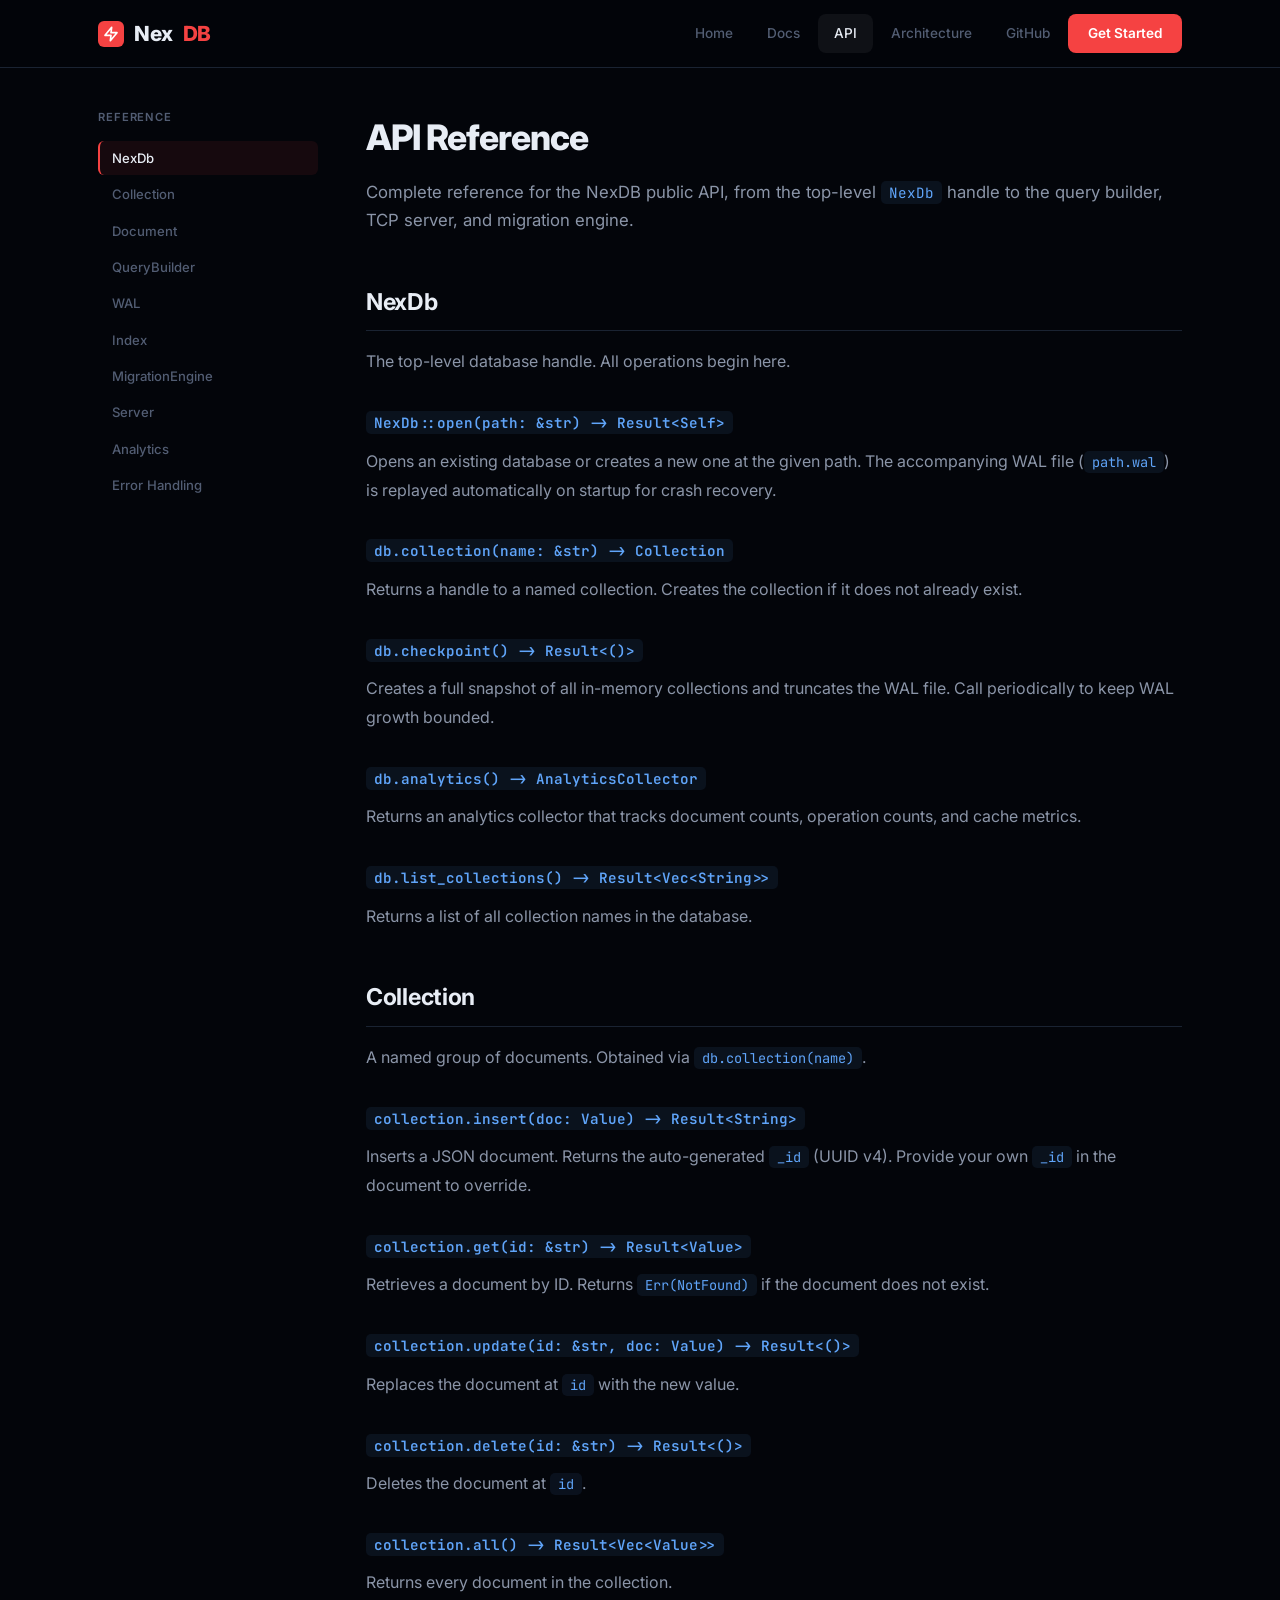
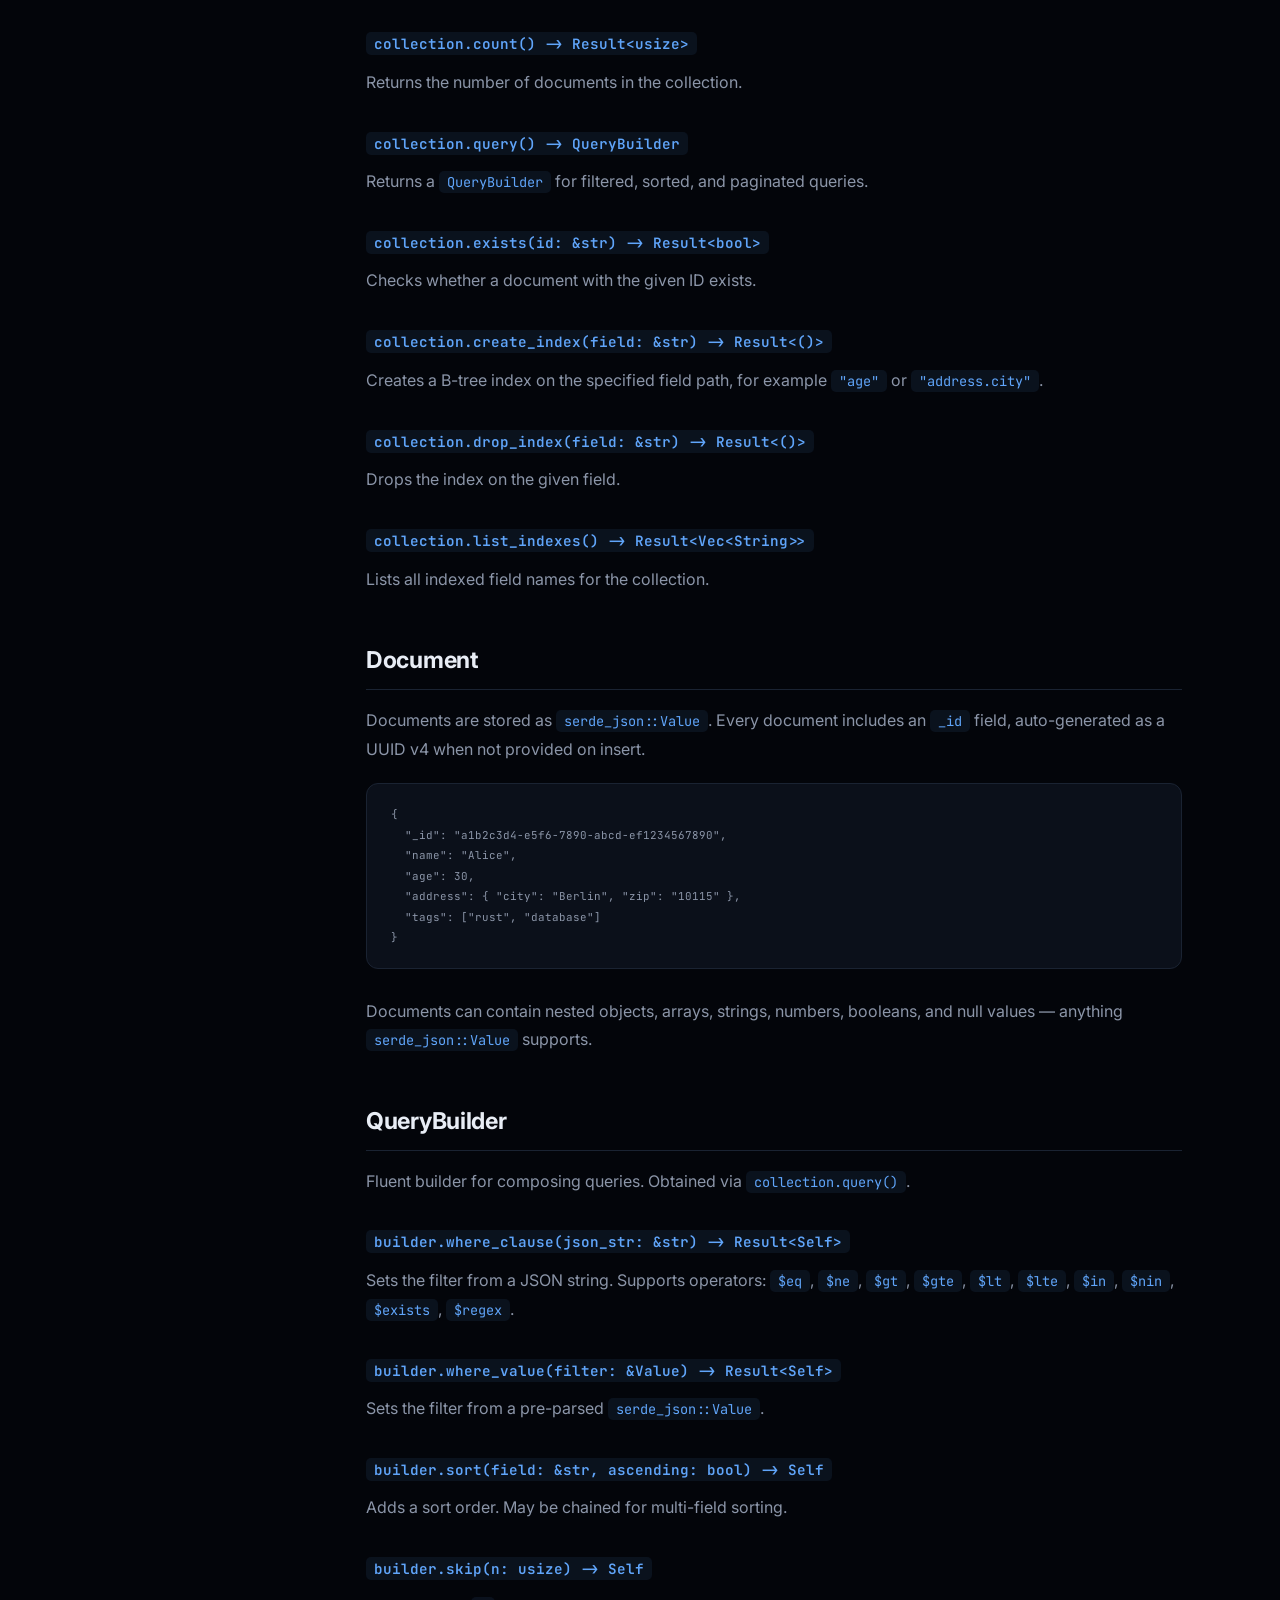
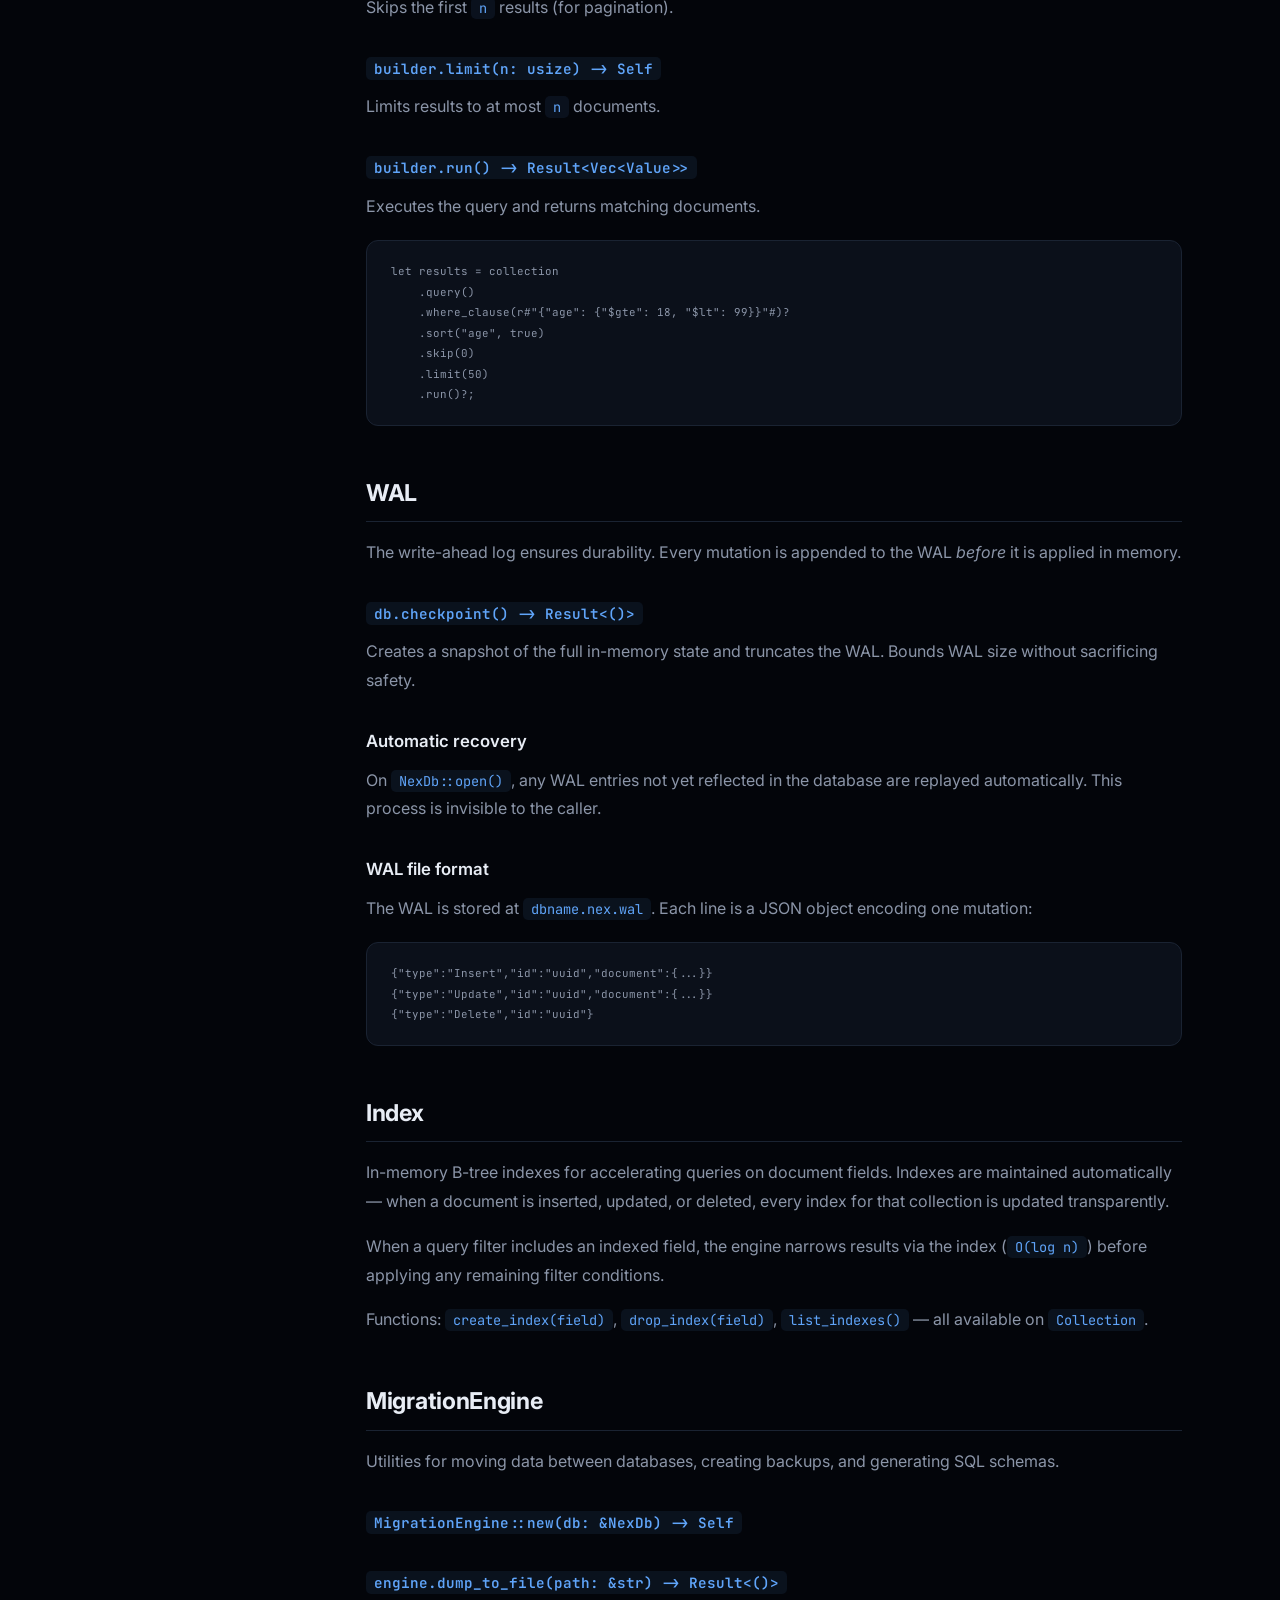
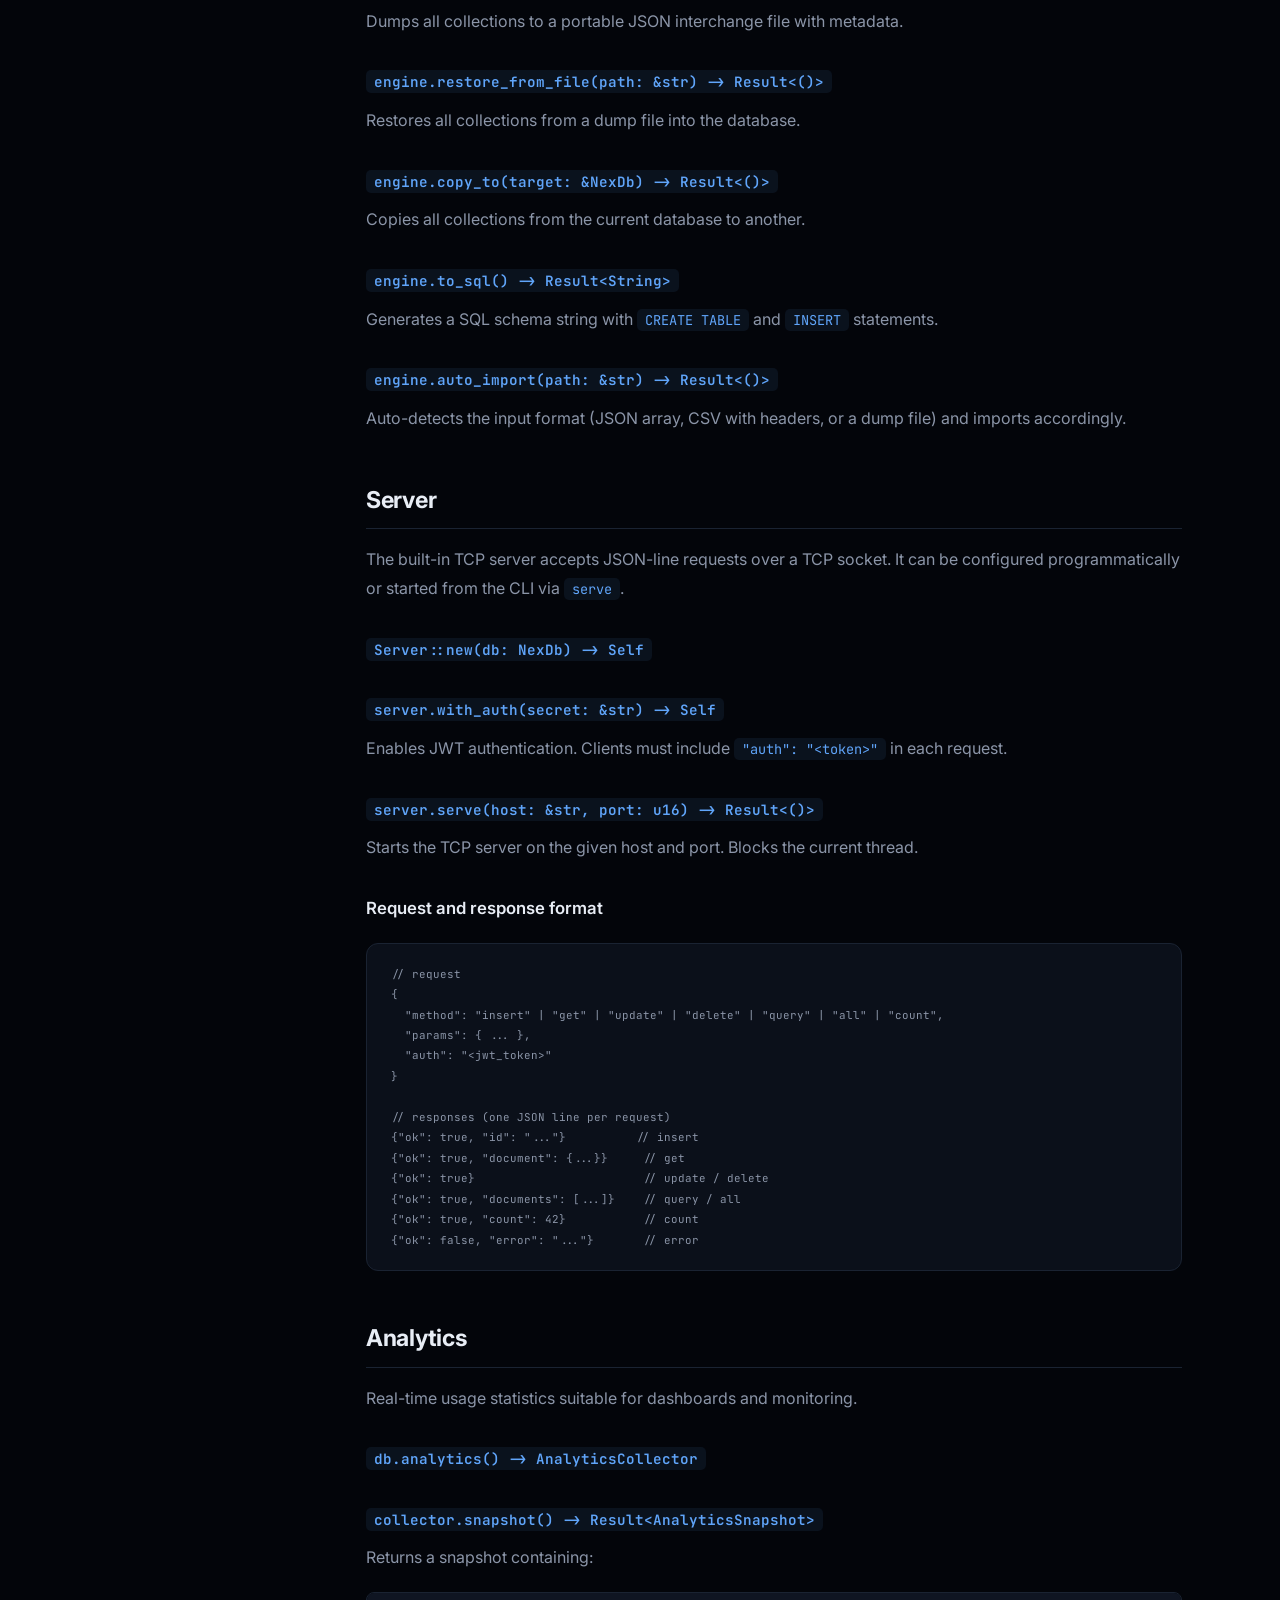
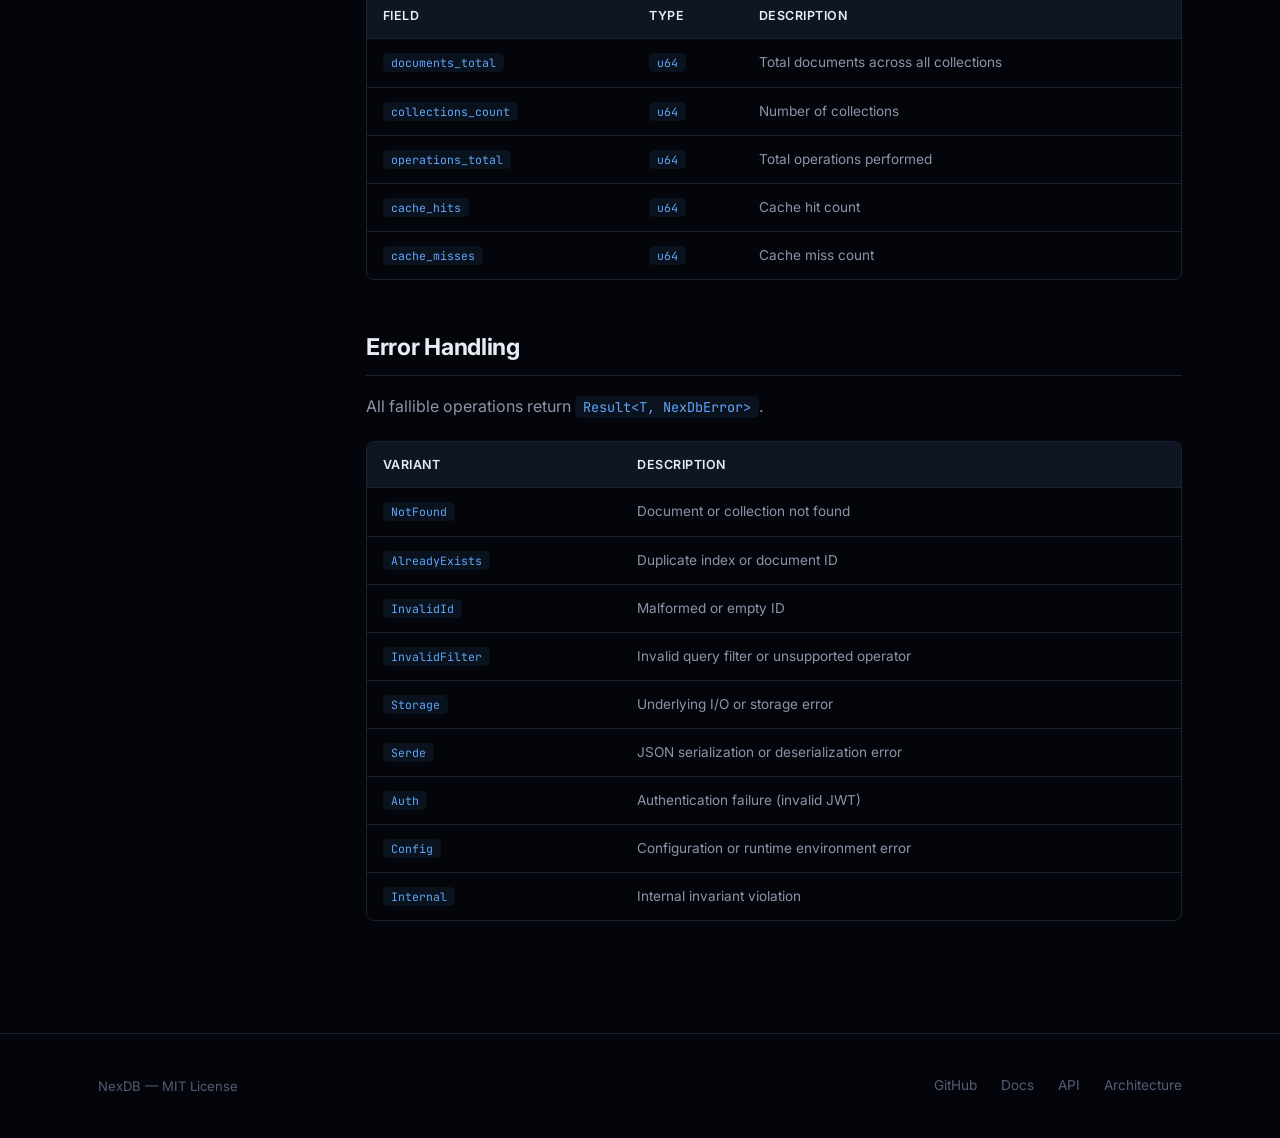
==== commit 5d10647a: "docs: redesign with animations, SVG icons, cleaner copy" ====
--- a/api.html
+++ b/api.html
@@ -3,22 +3,25 @@
 <head>
   <meta charset="UTF-8">
   <meta name="viewport" content="width=device-width, initial-scale=1.0">
-  <title>API Reference – NexDB</title>
+  <title>API Reference — NexDB</title>
   <meta name="description" content="Complete API reference for NexDB — NexDb, Collection, Document, QueryBuilder, WAL, Index, MigrationEngine, Server, Analytics, and Error handling.">
   <link rel="stylesheet" href="css/style.css">
-  <link rel="icon" href="data:image/svg+xml,<svg xmlns='http://www.w3.org/2000/svg' viewBox='0 0 100 100'><text y='.9em' font-size='90'>⚡</text></svg>">
+  <link rel="icon" href="data:image/svg+xml,<svg xmlns='http://www.w3.org/2000/svg' viewBox='0 0 32 32'><rect width='32' height='32' rx='6' fill='%23f54242'/><path d='M10 10h4l4 12 4-12h4' stroke='%23fff' stroke-width='2.5' fill='none' stroke-linecap='round' stroke-linejoin='round'/></svg>">
 </head>
 <body>
 
 <nav class="navbar">
   <div class="container">
-    <a href="/" class="logo"><span class="logo-icon">⚡</span>Nex<span style="color:var(--accent)">DB</span></a>
+    <a href="/" class="logo">
+      <span class="logo-mark"><svg viewBox="0 0 24 24"><path d="M13 2L3 14h9l-1 8 10-12h-9l1-8z"/></svg></span>
+      Nex<span style="color:var(--red)">DB</span>
+    </a>
     <div class="nav-links">
       <a href="/">Home</a>
       <a href="getting-started.html">Docs</a>
       <a href="api.html" class="active">API</a>
       <a href="architecture.html">Architecture</a>
-      <a href="https://github.com/Ayushisingh09/NexDB-Core" target="_blank" style="color:var(--text-muted)">GitHub</a>
+      <a href="https://github.com/Ayushisingh09/NexDB-Core" target="_blank">GitHub</a>
       <a href="getting-started.html" class="nav-cta">Get Started</a>
     </div>
   </div>
@@ -26,7 +29,7 @@
 
 <div class="container docs-layout">
   <aside class="docs-sidebar">
-    <h3>API Reference</h3>
+    <h3>Reference</h3>
     <ul>
       <li><a href="#nexdb">NexDb</a></li>
       <li><a href="#collection">Collection</a></li>
@@ -44,26 +47,26 @@
   <article class="docs-content">
 
     <h1>API Reference</h1>
-    <p class="lead">Complete reference for the NexDB public API — from the top-level <code>NexDb</code> handle to the query builder, server, and migration engine.</p>
+    <p class="lead">Complete reference for the NexDB public API, from the top-level <code>NexDb</code> handle to the query builder, TCP server, and migration engine.</p>
 
     <section id="nexdb">
       <h2>NexDb</h2>
       <p>The top-level database handle. All operations begin here.</p>
 
       <h3><code>NexDb::open(path: &amp;str) -> Result&lt;Self&gt;</code></h3>
-      <p>Opens an existing database or creates a new one at the given path. The WAL file (<code>path.wal</code>) is replayed on startup for crash recovery.</p>
+      <p>Opens an existing database or creates a new one at the given path. The accompanying WAL file (<code>path.wal</code>) is replayed automatically on startup for crash recovery.</p>
 
       <h3><code>db.collection(name: &amp;str) -> Collection</code></h3>
-      <p>Returns a handle to a named collection. Creates the collection if it does not exist.</p>
+      <p>Returns a handle to a named collection. Creates the collection if it does not already exist.</p>
 
       <h3><code>db.checkpoint() -> Result&lt;()&gt;</code></h3>
-      <p>Creates a full snapshot of all collections and truncates the WAL file. Call periodically to bound WAL growth.</p>
+      <p>Creates a full snapshot of all in-memory collections and truncates the WAL file. Call periodically to keep WAL growth bounded.</p>
 
       <h3><code>db.analytics() -> AnalyticsCollector</code></h3>
-      <p>Returns an analytics collector tracking document counts, operation counts, and cache metrics.</p>
+      <p>Returns an analytics collector that tracks document counts, operation counts, and cache metrics.</p>
 
       <h3><code>db.list_collections() -> Result&lt;Vec&lt;String&gt;&gt;</code></h3>
-      <p>Returns a list of all collection names.</p>
+      <p>Returns a list of all collection names in the database.</p>
     </section>
 
     <section id="collection">
@@ -74,7 +77,7 @@
       <p>Inserts a JSON document. Returns the auto-generated <code>_id</code> (UUID v4). Provide your own <code>_id</code> in the document to override.</p>
 
       <h3><code>collection.get(id: &amp;str) -> Result&lt;Value&gt;</code></h3>
-      <p>Retrieves a document by ID. Returns <code>Err(NotFound)</code> if missing.</p>
+      <p>Retrieves a document by ID. Returns <code>Err(NotFound)</code> if the document does not exist.</p>
 
       <h3><code>collection.update(id: &amp;str, doc: Value) -> Result&lt;()&gt;</code></h3>
       <p>Replaces the document at <code>id</code> with the new value.</p>
@@ -86,28 +89,27 @@
       <p>Returns every document in the collection.</p>
 
       <h3><code>collection.count() -> Result&lt;usize&gt;</code></h3>
-      <p>Returns the number of documents.</p>
+      <p>Returns the number of documents in the collection.</p>
 
       <h3><code>collection.query() -> QueryBuilder</code></h3>
-      <p>Returns a <code>QueryBuilder</code> for filtered, sorted, paginated queries.</p>
+      <p>Returns a <code>QueryBuilder</code> for filtered, sorted, and paginated queries.</p>
 
       <h3><code>collection.exists(id: &amp;str) -> Result&lt;bool&gt;</code></h3>
-      <p>Checks if a document with the given ID exists.</p>
+      <p>Checks whether a document with the given ID exists.</p>
 
       <h3><code>collection.create_index(field: &amp;str) -> Result&lt;()&gt;</code></h3>
-      <p>Creates a B-tree index on the specified field path (e.g., <code>"age"</code> or <code>"address.city"</code>).</p>
+      <p>Creates a B-tree index on the specified field path, for example <code>"age"</code> or <code>"address.city"</code>.</p>
 
       <h3><code>collection.drop_index(field: &amp;str) -> Result&lt;()&gt;</code></h3>
       <p>Drops the index on the given field.</p>
 
       <h3><code>collection.list_indexes() -> Result&lt;Vec&lt;String&gt;&gt;</code></h3>
-      <p>Lists all indexed fields.</p>
+      <p>Lists all indexed field names for the collection.</p>
     </section>
 
     <section id="document">
       <h2>Document</h2>
-      <p>Documents are stored as <code>serde_json::Value</code>. Every document includes an <code>_id</code> field — auto-generated as a UUID v4 if not provided on insert.</p>
-
+      <p>Documents are stored as <code>serde_json::Value</code>. Every document includes an <code>_id</code> field, auto-generated as a UUID v4 when not provided on insert.</p>
       <pre><code>{
   "_id": "a1b2c3d4-e5f6-7890-abcd-ef1234567890",
   "name": "Alice",
@@ -115,7 +117,6 @@
   "address": { "city": "Berlin", "zip": "10115" },
   "tags": ["rust", "database"]
 }</code></pre>
-
       <p>Documents can contain nested objects, arrays, strings, numbers, booleans, and null values — anything <code>serde_json::Value</code> supports.</p>
     </section>
 
@@ -124,16 +125,16 @@
       <p>Fluent builder for composing queries. Obtained via <code>collection.query()</code>.</p>
 
       <h3><code>builder.where_clause(json_str: &amp;str) -> Result&lt;Self&gt;</code></h3>
-      <p>Sets the filter from a JSON string. Supports MongoDB-style operators: <code>$eq</code>, <code>$ne</code>, <code>$gt</code>, <code>$gte</code>, <code>$lt</code>, <code>$lte</code>, <code>$in</code>, <code>$nin</code>, <code>$exists</code>, <code>$regex</code>.</p>
+      <p>Sets the filter from a JSON string. Supports operators: <code>$eq</code>, <code>$ne</code>, <code>$gt</code>, <code>$gte</code>, <code>$lt</code>, <code>$lte</code>, <code>$in</code>, <code>$nin</code>, <code>$exists</code>, <code>$regex</code>.</p>
 
       <h3><code>builder.where_value(filter: &amp;Value) -> Result&lt;Self&gt;</code></h3>
       <p>Sets the filter from a pre-parsed <code>serde_json::Value</code>.</p>
 
       <h3><code>builder.sort(field: &amp;str, ascending: bool) -> Self</code></h3>
-      <p>Adds a sort order. Chain for multi-field sorting.</p>
+      <p>Adds a sort order. May be chained for multi-field sorting.</p>
 
       <h3><code>builder.skip(n: usize) -> Self</code></h3>
-      <p>Skips the first <code>n</code> results.</p>
+      <p>Skips the first <code>n</code> results (for pagination).</p>
 
       <h3><code>builder.limit(n: usize) -> Self</code></h3>
       <p>Limits results to at most <code>n</code> documents.</p>
@@ -155,13 +156,13 @@
       <p>The write-ahead log ensures durability. Every mutation is appended to the WAL <em>before</em> it is applied in memory.</p>
 
       <h3><code>db.checkpoint() -> Result&lt;()&gt;</code></h3>
-      <p>Creates a snapshot and truncates the WAL. Keeps WAL size bounded without sacrificing safety.</p>
-
-      <h3>Automatic Recovery</h3>
-      <p>On <code>NexDb::open()</code>, any WAL entries not yet reflected in the database are replayed automatically. This is invisible to the caller.</p>
-
-      <h3>WAL File Format</h3>
-      <p>The WAL is stored at <code>dbname.nex.wal</code>. Each line is a JSON object with an operation type and data:</p>
+      <p>Creates a snapshot of the full in-memory state and truncates the WAL. Bounds WAL size without sacrificing safety.</p>
+
+      <h3>Automatic recovery</h3>
+      <p>On <code>NexDb::open()</code>, any WAL entries not yet reflected in the database are replayed automatically. This process is invisible to the caller.</p>
+
+      <h3>WAL file format</h3>
+      <p>The WAL is stored at <code>dbname.nex.wal</code>. Each line is a JSON object encoding one mutation:</p>
       <pre><code>{"type":"Insert","id":"uuid","document":{...}}
 {"type":"Update","id":"uuid","document":{...}}
 {"type":"Delete","id":"uuid"}</code></pre>
@@ -169,40 +170,36 @@
 
     <section id="index">
       <h2>Index</h2>
-      <p>In-memory B-tree indexes for accelerating queries on document fields.</p>
-
-      <p>Indexes are automatically maintained — when a document is inserted, updated, or deleted, all indexes for that collection are updated transparently.</p>
-
-      <p>When a query filter includes an indexed field, the engine narrows results via the index (<code>O(log n)</code> lookup) before applying the remaining filter.</p>
-
-      <p>Functions: <code>create_index(field)</code>, <code>drop_index(field)</code>, <code>list_indexes()</code> — all on <code>Collection</code>.</p>
+      <p>In-memory B-tree indexes for accelerating queries on document fields. Indexes are maintained automatically — when a document is inserted, updated, or deleted, every index for that collection is updated transparently.</p>
+      <p>When a query filter includes an indexed field, the engine narrows results via the index (<code>O(log n)</code>) before applying any remaining filter conditions.</p>
+      <p>Functions: <code>create_index(field)</code>, <code>drop_index(field)</code>, <code>list_indexes()</code> — all available on <code>Collection</code>.</p>
     </section>
 
     <section id="migrate">
       <h2>MigrationEngine</h2>
-      <p>Utilities for moving data between databases, backing up, restoring, and generating SQL schemas.</p>
+      <p>Utilities for moving data between databases, creating backups, and generating SQL schemas.</p>
 
       <h3><code>MigrationEngine::new(db: &amp;NexDb) -> Self</code></h3>
 
       <h3><code>engine.dump_to_file(path: &amp;str) -> Result&lt;()&gt;</code></h3>
-      <p>Dumps all collections to a portable JSON interchange file.</p>
+      <p>Dumps all collections to a portable JSON interchange file with metadata.</p>
 
       <h3><code>engine.restore_from_file(path: &amp;str) -> Result&lt;()&gt;</code></h3>
-      <p>Restores all collections from a dump file.</p>
+      <p>Restores all collections from a dump file into the database.</p>
 
       <h3><code>engine.copy_to(target: &amp;NexDb) -> Result&lt;()&gt;</code></h3>
-      <p>Copies all collections from this database to another.</p>
+      <p>Copies all collections from the current database to another.</p>
 
       <h3><code>engine.to_sql() -> Result&lt;String&gt;</code></h3>
-      <p>Generates a SQL schema string (<code>CREATE TABLE</code> + <code>INSERT</code> statements).</p>
+      <p>Generates a SQL schema string with <code>CREATE TABLE</code> and <code>INSERT</code> statements.</p>
 
       <h3><code>engine.auto_import(path: &amp;str) -> Result&lt;()&gt;</code></h3>
-      <p>Auto-detects the input format (JSON, CSV, or dump) and imports accordingly.</p>
+      <p>Auto-detects the input format (JSON array, CSV with headers, or a dump file) and imports accordingly.</p>
     </section>
 
     <section id="server">
       <h2>Server</h2>
-      <p>The built-in TCP server accepts JSON-line requests. Configure it programmatically or via the CLI <code>serve</code> command.</p>
+      <p>The built-in TCP server accepts JSON-line requests over a TCP socket. It can be configured programmatically or started from the CLI via <code>serve</code>.</p>
 
       <h3><code>Server::new(db: NexDb) -> Self</code></h3>
 
@@ -210,17 +207,17 @@
       <p>Enables JWT authentication. Clients must include <code>"auth": "&lt;token&gt;"</code> in each request.</p>
 
       <h3><code>server.serve(host: &amp;str, port: u16) -> Result&lt;()&gt;</code></h3>
-      <p>Starts the TCP server.</p>
-
-      <h3>Request / Response</h3>
-      <pre><code>// Request
+      <p>Starts the TCP server on the given host and port. Blocks the current thread.</p>
+
+      <h3>Request and response format</h3>
+      <pre><code>// request
 {
   "method": "insert" | "get" | "update" | "delete" | "query" | "all" | "count",
   "params": { ... },
-  "auth": "&lt;jwt_token&gt;"  // only if auth enabled
+  "auth": "&lt;jwt_token&gt;"
 }
 
-// Responses (one JSON line per request)
+// responses (one JSON line per request)
 {"ok": true, "id": "..."}          // insert
 {"ok": true, "document": {...}}     // get
 {"ok": true}                        // update / delete
@@ -231,18 +228,16 @@
 
     <section id="analytics">
       <h2>Analytics</h2>
-      <p>Real-time usage statistics for monitoring and dashboards.</p>
+      <p>Real-time usage statistics suitable for dashboards and monitoring.</p>
 
       <h3><code>db.analytics() -> AnalyticsCollector</code></h3>
 
       <h3><code>collector.snapshot() -> Result&lt;AnalyticsSnapshot&gt;</code></h3>
-      <p>Returns a snapshot with:</p>
+      <p>Returns a snapshot containing:</p>
       <table>
-        <thead>
-          <tr><th>Field</th><th>Type</th><th>Description</th></tr>
-        </thead>
+        <thead><tr><th>Field</th><th>Type</th><th>Description</th></tr></thead>
         <tbody>
-          <tr><td><code>documents_total</code></td><td><code>u64</code></td><td>Total documents across collections</td></tr>
+          <tr><td><code>documents_total</code></td><td><code>u64</code></td><td>Total documents across all collections</td></tr>
           <tr><td><code>collections_count</code></td><td><code>u64</code></td><td>Number of collections</td></tr>
           <tr><td><code>operations_total</code></td><td><code>u64</code></td><td>Total operations performed</td></tr>
           <tr><td><code>cache_hits</code></td><td><code>u64</code></td><td>Cache hit count</td></tr>
@@ -255,18 +250,16 @@
       <h2>Error Handling</h2>
       <p>All fallible operations return <code>Result&lt;T, NexDbError&gt;</code>.</p>
       <table>
-        <thead>
-          <tr><th>Variant</th><th>Description</th></tr>
-        </thead>
+        <thead><tr><th>Variant</th><th>Description</th></tr></thead>
         <tbody>
           <tr><td><code>NotFound</code></td><td>Document or collection not found</td></tr>
           <tr><td><code>AlreadyExists</code></td><td>Duplicate index or document ID</td></tr>
           <tr><td><code>InvalidId</code></td><td>Malformed or empty ID</td></tr>
           <tr><td><code>InvalidFilter</code></td><td>Invalid query filter or unsupported operator</td></tr>
           <tr><td><code>Storage</code></td><td>Underlying I/O or storage error</td></tr>
-          <tr><td><code>Serde</code></td><td>JSON serialization/deserialization error</td></tr>
+          <tr><td><code>Serde</code></td><td>JSON serialization or deserialization error</td></tr>
           <tr><td><code>Auth</code></td><td>Authentication failure (invalid JWT)</td></tr>
-          <tr><td><code>Config</code></td><td>Configuration or runtime error</td></tr>
+          <tr><td><code>Config</code></td><td>Configuration or runtime environment error</td></tr>
           <tr><td><code>Internal</code></td><td>Internal invariant violation</td></tr>
         </tbody>
       </table>
@@ -277,9 +270,7 @@
 
 <footer class="footer">
   <div class="container">
-    <div class="footer-copy">
-      NexDB &mdash; MIT License
-    </div>
+    <div class="footer-copy">NexDB &mdash; MIT License</div>
     <div class="footer-links">
       <a href="https://github.com/Ayushisingh09/NexDB-Core" target="_blank">GitHub</a>
       <a href="getting-started.html">Docs</a>
--- a/css/style.css
+++ b/css/style.css
@@ -1,208 +1,371 @@
+@import url('https://fonts.googleapis.com/css2?family=Inter:wght@400;500;600;700;800;900&family=JetBrains+Mono:wght@400;500;600&display=swap');
+
+:root {
+  --bg: #03050a;
+  --bg-elevated: #090d16;
+  --bg-card: #0f1522;
+  --bg-card-hover: #141c2c;
+  --bg-code: #0b101a;
+  --bg-glass: rgba(15, 21, 34, 0.82);
+  --text: #e8edf5;
+  --text-secondary: #8b95a8;
+  --text-muted: #525d73;
+  --border: #1a2332;
+  --border-light: #243044;
+  --red: #f54242;
+  --red-hover: #ff6666;
+  --green: #34d399;
+  --blue: #60a5fa;
+  --purple: #b794f4;
+  --gradient: linear-gradient(135deg, #f54242 0%, #f97316 50%, #b794f4 100%);
+  --gradient-green: linear-gradient(135deg, #34d399, #60a5fa);
+  --radius: 12px;
+  --radius-sm: 8px;
+  --radius-lg: 16px;
+  --shadow: 0 1px 3px rgba(0,0,0,.4);
+  --shadow-lg: 0 12px 48px rgba(0,0,0,.5);
+  --font-sans: 'Inter', -apple-system, BlinkMacSystemFont, 'Segoe UI', sans-serif;
+  --font-mono: 'JetBrains Mono', 'Fira Code', monospace;
+  --nav-h: 68px;
+}
+
+*, *::before, *::after { box-sizing: border-box; margin: 0; padding: 0; }
+
+html { scroll-behavior: smooth; scroll-padding-top: calc(var(--nav-h) + 32px); }
+body {
+  font-family: var(--font-sans);
+  background: var(--bg);
+  color: var(--text);
+  line-height: 1.7;
+  -webkit-font-smoothing: antialiased;
+  overflow-x: hidden;
+}
+
+::selection { background: rgba(245, 66, 66, 0.25); }
+a { color: var(--blue); text-decoration: none; transition: color .2s; }
+a:hover { color: #93c5fd; }
+code, pre { font-family: var(--font-mono); font-size: 0.9em; }
+
+.container { max-width: 1140px; margin: 0 auto; padding: 0 28px; }
+
+/* ── Animations ── */
+@keyframes fadeUp {
+  from { opacity: 0; transform: translateY(28px); }
+  to { opacity: 1; transform: translateY(0); }
+}
+@keyframes fadeIn {
+  from { opacity: 0; }
+  to { opacity: 1; }
+}
+@keyframes glow {
+  0%, 100% { opacity: 0.4; }
+  50% { opacity: 0.8; }
+}
+@keyframes float {
+  0%, 100% { transform: translateY(0); }
+  50% { transform: translateY(-8px); }
+}
+@keyframes pulseBg {
+  0%, 100% { transform: scale(1); opacity: 0.15; }
+  50% { transform: scale(1.08); opacity: 0.25; }
+}
+@keyframes slideIn {
+  from { opacity: 0; transform: translateX(-12px); }
+  to { opacity: 1; transform: translateX(0); }
+}
+@keyframes shimmer {
+  0% { background-position: -200% center; }
+  100% { background-position: 200% center; }
+}
+.animate-in {
+  opacity: 0;
+  transform: translateY(28px);
+  transition: opacity 0.6s cubic-bezier(0.22, 1, 0.36, 1),
+              transform 0.6s cubic-bezier(0.22, 1, 0.36, 1);
+}
+.animate-in.visible {
+  opacity: 1;
+  transform: translateY(0);
+}
+.gradient-text {
+  background: var(--gradient);
+  -webkit-background-clip: text;
+  -webkit-text-fill-color: transparent;
+  background-clip: text;
+  background-size: 200% auto;
+  animation: shimmer 4s ease-in-out infinite;
+}
+
+/* ── Navbar ── */
+.navbar {
+  position: fixed; top: 0; left: 0; right: 0; height: var(--nav-h); z-index: 1000;
+  background: rgba(3, 5, 10, 0.88); backdrop-filter: blur(18px);
+  border-bottom: 1px solid var(--border);
+}
+.navbar .container { display: flex; align-items: center; justify-content: space-between; height: 100%; }
+.logo {
+  font-size: 1.3rem; font-weight: 800; letter-spacing: -0.5px;
+  display: flex; align-items: center; gap: 10px; color: var(--text);
+}
+.logo:hover { opacity: 0.85; text-decoration: none; }
+.logo-mark {
+  width: 26px; height: 26px; border-radius: 6px;
+  background: var(--red); display: flex; align-items: center; justify-content: center;
+}
+.logo-mark svg { width: 16px; height: 16px; fill: none; stroke: #fff; stroke-width: 2.5; stroke-linecap: round; stroke-linejoin: round; }
+.nav-links { display: flex; align-items: center; gap: 2px; }
+.nav-links a {
+  color: var(--text-muted); font-size: 0.85rem; font-weight: 500;
+  padding: 8px 16px; border-radius: var(--radius-sm); transition: all .2s;
+}
+.nav-links a:hover, .nav-links a.active { color: var(--text); background: rgba(255,255,255,0.05); text-decoration: none; }
+.nav-cta {
+  background: var(--red) !important; color: #fff !important;
+  padding: 8px 20px !important; font-weight: 600 !important;
+}
+.nav-cta:hover { background: var(--red-hover) !important; }
+
+/* ── Hero ── */
+.hero {
+  min-height: 92vh; display: flex; align-items: center; position: relative; overflow: hidden;
+  padding: 120px 0 80px;
+}
+.hero-bg {
+  position: absolute; inset: 0; pointer-events: none; overflow: hidden;
+}
+.hero-bg .orb {
+  position: absolute; border-radius: 50%; filter: blur(100px);
+  animation: pulseBg 6s ease-in-out infinite;
+}
+.hero-bg .orb:nth-child(1) {
+  width: 500px; height: 500px; background: rgba(245, 66, 66, 0.12);
+  top: -20%; left: -10%;
+}
+.hero-bg .orb:nth-child(2) {
+  width: 400px; height: 400px; background: rgba(183, 148, 244, 0.08);
+  bottom: -20%; right: -10%; animation-delay: -3s;
+}
+.hero-grid {
+  display: grid; grid-template-columns: 1fr 1fr; gap: 60px;
+  align-items: center; position: relative; z-index: 1;
+}
+.hero h1 {
+  font-size: 3rem; font-weight: 900; line-height: 1.15;
+  letter-spacing: -1.5px; margin-bottom: 20px;
+}
+.hero h1 .accent { color: var(--red); }
+.hero-sub {
+  font-size: 1.05rem; color: var(--text-secondary);
+  line-height: 1.8; max-width: 500px; margin-bottom: 36px;
+}
+.hero-buttons { display: flex; gap: 12px; flex-wrap: wrap; }
+.hero-code {
+  background: var(--bg-card); border: 1px solid var(--border);
+  border-radius: var(--radius-lg); padding: 24px;
+  box-shadow: var(--shadow-lg); animation: float 6s ease-in-out infinite;
+}
+.hero-code .bar {
+  display: flex; gap: 6px; margin-bottom: 18px; padding-bottom: 16px;
+  border-bottom: 1px solid var(--border);
+}
+.hero-code .dot { width: 10px; height: 10px; border-radius: 50%; }
+.hero-code .dot:nth-child(1) { background: #f54242; }
+.hero-code .dot:nth-child(2) { background: #fbbf24; }
+.hero-code .dot:nth-child(3) { background: #34d399; }
+.hero-code code { font-size: 0.8rem; line-height: 1.8; color: var(--text-secondary); }
+.hero-code .hl-k { color: #f54242; }
+.hero-code .hl-f { color: #60a5fa; }
+.hero-code .hl-s { color: #a5d6ff; }
+.hero-code .hl-v { color: #34d399; }
+.hero-code .hl-n { color: #fbbf24; }
+.hero-code .hl-m { color: #525d73; font-style: italic; }
+.tag {
+  display: inline-block; font-size: 0.7rem; font-weight: 600;
+  letter-spacing: 0.06em; text-transform: uppercase; padding: 5px 14px;
+  border-radius: 100px; background: rgba(245, 66, 66, 0.1);
+  color: var(--red); border: 1px solid rgba(245, 66, 66, 0.2); margin-bottom: 16px;
+}
+
+/* ── Buttons ── */
+.btn {
+  display: inline-flex; align-items: center; gap: 8px;
+  padding: 14px 28px; border-radius: var(--radius-sm); font-weight: 600;
+  font-size: 0.9rem; transition: all 0.25s; cursor: pointer; border: none;
+}
+.btn-primary {
+  background: var(--red); color: #fff;
+  box-shadow: 0 2px 20px rgba(245, 66, 66, 0.25);
+}
+.btn-primary:hover { background: var(--red-hover); transform: translateY(-2px); box-shadow: 0 6px 30px rgba(245, 66, 66, 0.35); text-decoration: none; }
+.btn-secondary {
+  background: rgba(255,255,255,0.05); color: var(--text);
+  border: 1px solid var(--border-light);
+}
+.btn-secondary:hover { background: rgba(255,255,255,0.08); border-color: var(--text-muted); transform: translateY(-2px); text-decoration: none; }
+.btn-ghost { background: transparent; color: var(--text-muted); padding: 14px 20px; }
+.btn-ghost:hover { color: var(--text); text-decoration: none; }
+
+/* ── Sections ── */
+.section { padding: 100px 0; border-top: 1px solid var(--border); }
+.section-header { text-align: center; max-width: 640px; margin: 0 auto 60px; }
+.section-header h2 { font-size: 2.2rem; font-weight: 800; letter-spacing: -1px; margin-bottom: 14px; }
+.section-header p { color: var(--text-secondary); font-size: 1.05rem; line-height: 1.7; }
+
+/* ── Features ── */
+.feature-grid { display: grid; grid-template-columns: repeat(auto-fill, minmax(270px, 1fr)); gap: 20px; }
+.feature-card {
+  background: var(--bg-card); border: 1px solid var(--border);
+  border-radius: var(--radius); padding: 28px;
+  transition: all 0.4s cubic-bezier(0.22, 1, 0.36, 1);
+  position: relative; overflow: hidden;
+}
+.feature-card::before {
+  content: ''; position: absolute; top: 0; left: 0; right: 0;
+  height: 2px; background: var(--gradient); opacity: 0;
+  transition: opacity 0.4s;
+}
+.feature-card:hover { background: var(--bg-card-hover); border-color: var(--border-light); transform: translateY(-4px); }
+.feature-card:hover::before { opacity: 1; }
+.feature-card .icon-wrap {
+  width: 44px; height: 44px; margin-bottom: 18px;
+  border-radius: 10px; display: flex; align-items: center;
+  justify-content: center; border: 1px solid var(--border);
+}
+.feature-card .icon-wrap svg { width: 20px; height: 20px; stroke-width: 1.5; fill: none; stroke-linecap: round; stroke-linejoin: round; }
+.feature-card h3 { font-size: 1rem; font-weight: 700; margin-bottom: 10px; }
+.feature-card p { color: var(--text-secondary); font-size: 0.875rem; line-height: 1.7; }
+.feature-card code { color: var(--blue); background: rgba(96, 165, 250, 0.08); padding: 1px 6px; border-radius: 4px; font-size: 0.8em; }
+
+/* ── Code tabs ── */
+.code-section { background: var(--bg-elevated); }
+.code-section::before { content: ''; display: block; height: 1px; background: var(--gradient-green); opacity: 0.15; }
+.tabs-wrap { max-width: 800px; margin: 0 auto; }
+.tab-head {
+  display: flex; gap: 2px;
+  background: var(--bg-card); border: 1px solid var(--border);
+  border-radius: var(--radius) var(--radius) 0 0;
+  padding: 4px 4px 0 4px; overflow-x: auto;
+}
+.tab-btn {
+  padding: 10px 22px; background: transparent; border: none; border-bottom: 2px solid transparent;
+  color: var(--text-muted); cursor: pointer; font-family: var(--font-sans);
+  font-size: 0.82rem; font-weight: 500; transition: all .2s; white-space: nowrap;
+}
+.tab-btn.active { background: var(--bg-code); color: var(--text); border-bottom-color: var(--red); }
+.tab-btn:hover:not(.active) { color: var(--text-secondary); }
+.tab-body { background: var(--bg-code); border: 1px solid var(--border); border-top: none; border-radius: 0 0 var(--radius) var(--radius); overflow: hidden; }
+.tab-content { display: none; padding: 24px 28px; overflow-x: auto; font-size: 0.8rem; line-height: 1.7; }
+.tab-content.active { display: block; animation: fadeIn .3s ease; }
+.tab-content .k { color: #f54242; }
+.tab-content .f { color: #60a5fa; }
+.tab-content .s { color: #a5d6ff; }
+.tab-content .n { color: #fbbf24; }
+.tab-content .c { color: #525d73; font-style: italic; }
+.tab-content .o { color: var(--text); }
+
+/* ── Stats ── */
+.stats-section { background: var(--bg-elevated); }
+.stats-grid { display: grid; grid-template-columns: repeat(4, 1fr); gap: 24px; }
+.stat-card {
+  padding: 36px 24px; text-align: center;
+  background: var(--bg-glass); border: 1px solid var(--border);
+  border-radius: var(--radius); backdrop-filter: blur(8px);
+  transition: transform .3s;
+}
+.stat-card:hover { transform: translateY(-4px); }
+.stat-num { display: block; font-size: 2.6rem; font-weight: 900; font-family: var(--font-mono); letter-spacing: -1px; background: var(--gradient); -webkit-background-clip: text; -webkit-text-fill-color: transparent; background-clip: text; }
+.stat-label { color: var(--text-secondary); font-size: 0.85rem; margin-top: 6px; font-weight: 500; }
+
+/* ── CTA ── */
+.cta-section { text-align: center; padding: 100px 0; position: relative; overflow: hidden; }
+.cta-section::before {
+  content: ''; position: absolute; bottom: 0; left: 50%; transform: translateX(-50%);
+  width: 600px; height: 300px; background: radial-gradient(ellipse, rgba(245,66,66,0.08) 0%, transparent 60%);
+  pointer-events: none;
+}
+.cta-section h2 { font-size: 2.4rem; font-weight: 800; margin-bottom: 14px; letter-spacing: -1px; }
+.cta-section p { color: var(--text-secondary); font-size: 1.05rem; margin-bottom: 36px; }
+.cta-buttons { display: flex; gap: 12px; justify-content: center; flex-wrap: wrap; }
+.install-block {
+  margin-top: 28px; display: inline-flex; align-items: center; gap: 12px;
+  background: var(--bg-card); padding: 12px 24px;
+  border-radius: var(--radius-sm); border: 1px solid var(--border);
+  font-family: var(--font-mono); font-size: 0.85rem; color: var(--text-secondary);
+}
+.install-block .prompt { color: var(--green); }
+
+/* ── Footer ── */
+.footer { border-top: 1px solid var(--border); padding: 40px 0; }
+.footer .container { display: flex; align-items: center; justify-content: space-between; flex-wrap: wrap; gap: 16px; }
+.footer-links { display: flex; gap: 24px; }
+.footer-links a { color: var(--text-muted); font-size: 0.85rem; }
+.footer-links a:hover { color: var(--text-secondary); }
+.footer-copy { color: var(--text-muted); font-size: 0.82rem; }
+
 /* ═══════════════════════════════════════════════════════
-   NexDB – Redis × SQLite hybrid for Rust
-   Design inspired by redis.io & mongodb.com
+   DOCS
    ═══════════════════════════════════════════════════════ */
-
-@import url('https://fonts.googleapis.com/css2?family=Inter:wght@400;500;600;700;800;900&family=JetBrains+Mono:wght@400;500;600&display=swap');
-
-*,*::before,*::after{box-sizing:border-box;margin:0;padding:0}
-
-:root{
-  --bg:#03050a;
-  --bg2:#0a0e17;
-  --bg-card:#0f1520;
-  --bg-card-hover:#141b2b;
-  --bg-code:#0d1117;
-  --bg-glass:rgba(15,21,32,.75);
-  --text:#e8edf5;
-  --text-secondary:#8b95a8;
-  --text-muted:#5a6478;
-  --border:#1e2638;
-  --border-light:#2a3348;
-  --accent:#ff4438;
-  --accent-hover:#ff6659;
-  --accent2:#3fb950;
-  --accent3:#58a6ff;
-  --accent4:#d2a8ff;
-  --gradient:linear-gradient(135deg,#ff4438 0%,#ff8a65 50%,#d2a8ff 100%);
-  --gradient2:linear-gradient(135deg,#3fb950 0%,#58a6ff 100%);
-  --gradient-subtle:linear-gradient(180deg,transparent 0%,rgba(255,68,56,.03) 100%);
-  --radius:12px;
-  --radius-sm:8px;
-  --radius-lg:16px;
-  --shadow:0 1px 3px rgba(0,0,0,.3),0 1px 2px rgba(0,0,0,.2);
-  --shadow-lg:0 10px 40px rgba(0,0,0,.4);
-  --shadow-glow:0 0 60px rgba(255,68,56,.08);
-  --font-sans:'Inter',-apple-system,BlinkMacSystemFont,'Segoe UI',Helvetica,Arial,sans-serif;
-  --font-mono:'JetBrains Mono','Fira Code','Cascadia Code','Consolas',monospace;
-  --nav-height:68px;
-}
-
-html{scroll-behavior:smooth;scroll-padding-top:calc(var(--nav-height) + 24px)}
-body{font-family:var(--font-sans);background:var(--bg);color:var(--text);line-height:1.6;min-height:100vh;-webkit-font-smoothing:antialiased;-moz-osx-font-smoothing:grayscale}
-a{color:var(--accent);text-decoration:none;transition:color .2s}
-a:hover{color:var(--accent-hover)}
-code,pre{font-family:var(--font-mono)}
-::selection{background:rgba(255,68,56,.25);color:var(--text)}
-
-/* ── Utilities ── */
-.container{max-width:1120px;margin:0 auto;padding:0 28px}
-.gradient-text{background:var(--gradient);-webkit-background-clip:text;-webkit-text-fill-color:transparent;background-clip:text}
-.tag{display:inline-block;font-size:.7rem;font-weight:600;letter-spacing:.06em;text-transform:uppercase;padding:5px 12px;border-radius:100px;background:rgba(255,68,56,.1);color:var(--accent);border:1px solid rgba(255,68,56,.2);margin-bottom:16px}
-
-/* ── Navbar ── */
-.navbar{position:fixed;top:0;left:0;right:0;height:var(--nav-height);z-index:1000;background:rgba(3,5,10,.85);backdrop-filter:blur(16px);-webkit-backdrop-filter:blur(16px);border-bottom:1px solid var(--border)}
-.navbar .container{display:flex;align-items:center;justify-content:space-between;height:100%}
-.logo{font-size:1.35rem;font-weight:800;color:var(--text);letter-spacing:-.5px;display:flex;align-items:center;gap:8px;transition:opacity .2s}
-.logo:hover{opacity:.85;text-decoration:none}
-.logo-icon{width:28px;height:28px;background:var(--gradient);border-radius:6px;display:flex;align-items:center;justify-content:center;font-size:14px;color:#fff}
-.nav-links{display:flex;align-items:center;gap:4px}
-.nav-links a{color:var(--text-secondary);font-size:.875rem;font-weight:500;padding:8px 16px;border-radius:var(--radius-sm);transition:all .2s}
-.nav-links a:hover,.nav-links a.active{color:var(--text);background:rgba(255,255,255,.05);text-decoration:none}
-.nav-cta{background:var(--accent) !important;color:#fff !important;padding:8px 20px !important;border-radius:var(--radius-sm) !important;font-weight:600 !important}
-.nav-cta:hover{background:var(--accent-hover) !important;color:#fff !important}
-
-/* ── Hero ── */
-.hero{min-height:90vh;display:flex;align-items:center;position:relative;overflow:hidden;padding:120px 0 80px;background:radial-gradient(ellipse at 20% 50%,rgba(255,68,56,.06) 0,transparent 50%),radial-gradient(ellipse at 80% 50%,rgba(210,168,255,.04) 0,transparent 50%),radial-gradient(ellipse at 50% 0%,rgba(88,166,255,.03) 0,transparent 60%)}
-.hero::before{content:'';position:absolute;top:-50%;left:-50%;width:200%;height:200%;background:radial-gradient(circle at 50% 50%,rgba(255,68,56,.02) 0,transparent 40%);animation:heroPulse 8s ease-in-out infinite;pointer-events:none}
-@keyframes heroPulse{0%,100%{opacity:.5;transform:scale(1)}50%{opacity:1;transform:scale(1.1)}}
-.hero-grid{display:grid;grid-template-columns:1fr 1fr;gap:60px;align-items:center;position:relative;z-index:1}
-.hero h1{font-size:3.2rem;font-weight:900;line-height:1.15;letter-spacing:-1.5px;margin-bottom:20px}
-.hero h1 .gradient-text{display:inline-block}
-.hero h1 .highlight{color:var(--accent)}
-.hero-sub{font-size:1.1rem;color:var(--text-secondary);line-height:1.8;max-width:520px;margin-bottom:36px}
-.hero-buttons{display:flex;gap:12px;flex-wrap:wrap}
-.hero-code{background:var(--bg-card);border:1px solid var(--border);border-radius:var(--radius-lg);padding:24px;box-shadow:var(--shadow-lg);position:relative}
-.hero-code::before{content:'▸ nexdb';display:block;font-family:var(--font-mono);font-size:.75rem;color:var(--text-muted);margin-bottom:16px;padding-bottom:16px;border-bottom:1px solid var(--border)}
-.hero-code code{font-size:.82rem;line-height:1.7;color:var(--text-secondary)}
-.hero-code .hl-a{color:var(--accent3)}
-.hero-code .hl-b{color:var(--accent2)}
-.hero-code .hl-c{color:var(--accent4)}
-.hero-code .hl-d{color:var(--accent)}
-.hero-code .hl-m{color:var(--text-muted)}
-
-/* ── Buttons ── */
-.btn{display:inline-flex;align-items:center;gap:8px;padding:14px 28px;border-radius:var(--radius-sm);font-weight:600;font-size:.9rem;transition:all .25s;cursor:pointer;border:none}
-.btn-primary{background:var(--accent);color:#fff;box-shadow:0 2px 20px rgba(255,68,56,.25)}
-.btn-primary:hover{background:var(--accent-hover);transform:translateY(-1px);box-shadow:0 4px 30px rgba(255,68,56,.35);text-decoration:none}
-.btn-secondary{background:rgba(255,255,255,.05);color:var(--text);border:1px solid var(--border-light)}
-.btn-secondary:hover{background:rgba(255,255,255,.08);border-color:var(--text-muted);transform:translateY(-1px);text-decoration:none}
-.btn-ghost{background:transparent;color:var(--text-secondary);padding:14px 20px}
-.btn-ghost:hover{color:var(--text);text-decoration:none}
-
-/* ── Section common ── */
-.section{padding:100px 0;border-top:1px solid var(--border)}
-.section-header{text-align:center;max-width:680px;margin:0 auto 64px}
-.section-header h2{font-size:2.2rem;font-weight:800;letter-spacing:-1px;margin-bottom:16px}
-.section-header p{color:var(--text-secondary);font-size:1.05rem;line-height:1.7}
-
-/* ── Features ── */
-.feature-grid{display:grid;grid-template-columns:repeat(auto-fill,minmax(260px,1fr));gap:20px}
-.feature-card{background:var(--bg-card);border:1px solid var(--border);border-radius:var(--radius);padding:28px;transition:all .3s cubic-bezier(.4,0,.2,1);position:relative;overflow:hidden}
-.feature-card::before{content:'';position:absolute;top:0;left:0;right:0;height:2px;background:var(--gradient);opacity:0;transition:opacity .3s}
-.feature-card:hover{background:var(--bg-card-hover);border-color:var(--border-light);transform:translateY(-3px);box-shadow:var(--shadow-glow)}
-.feature-card:hover::before{opacity:1}
-.feature-card .icon{width:44px;height:44px;margin-bottom:18px;border-radius:10px;display:flex;align-items:center;justify-content:center;font-size:1.3rem;border:1px solid var(--border)}
-.feature-card h3{font-size:1rem;font-weight:700;margin-bottom:10px;letter-spacing:-.2px}
-.feature-card p{color:var(--text-secondary);font-size:.875rem;line-height:1.7}
-.feature-card code{color:var(--accent3);background:rgba(88,166,255,.08);padding:1px 6px;border-radius:4px;font-size:.8em}
-
-/* ── Code Tabs ── */
-.code-section{background:var(--bg2);position:relative}
-.code-section::before{content:'';position:absolute;top:0;left:0;right:0;height:1px;background:var(--gradient2);opacity:.2}
-.tabs-wrapper{max-width:800px;margin:0 auto}
-.tab-header{display:flex;gap:2px;background:var(--bg-card);border:1px solid var(--border);border-radius:var(--radius) var(--radius) 0 0;padding:4px;overflow-x:auto}
-.tab-btn{padding:10px 22px;background:transparent;border:none;border-radius:8px;color:var(--text-muted);cursor:pointer;font-family:var(--font-sans);font-size:.82rem;font-weight:500;transition:all .2s;white-space:nowrap}
-.tab-btn.active{background:var(--bg);color:var(--text)}
-.tab-btn:hover:not(.active){color:var(--text-secondary)}
-.tab-body{background:var(--bg-code);border:1px solid var(--border);border-top:none;border-radius:0 0 var(--radius) var(--radius);overflow:hidden}
-.tab-content{display:none;padding:24px 28px;overflow-x:auto;font-size:.8rem;line-height:1.7}
-.tab-content.active{display:block}
-.tab-content .kw{color:#ff7b72}
-.tab-content .fn{color:var(--accent3)}
-.tab-content .s{color:#a5d6ff}
-.tab-content .n{color:#79c0ff}
-.tab-content .c{color:var(--text-muted);font-style:italic}
-.tab-content .op{color:var(--text)}
-
-/* ── Stats / Social Proof ── */
-.stats-section{background:var(--gradient-subtle)}
-.stats-grid{display:grid;grid-template-columns:repeat(4,1fr);gap:32px;text-align:center}
-.stat{padding:32px;background:var(--bg-glass);border:1px solid var(--border);border-radius:var(--radius);backdrop-filter:blur(8px)}
-.stat-num{display:block;font-size:2.6rem;font-weight:900;background:var(--gradient);-webkit-background-clip:text;-webkit-text-fill-color:transparent;background-clip:text;font-family:var(--font-mono);letter-spacing:-1px}
-.stat-label{color:var(--text-secondary);font-size:.85rem;margin-top:6px;font-weight:500}
-
-/* ── CTA ── */
-.cta-section{text-align:center;padding:80px 0;background:radial-gradient(ellipse at 50% 100%,rgba(255,68,56,.06) 0,transparent 60%)}
-.cta-section h2{font-size:2.4rem;font-weight:800;margin-bottom:16px;letter-spacing:-1px}
-.cta-section p{color:var(--text-secondary);font-size:1.1rem;margin-bottom:36px}
-.cta-buttons{display:flex;gap:12px;justify-content:center;flex-wrap:wrap}
-
-/* ── Footer ── */
-.footer{border-top:1px solid var(--border);padding:40px 0;margin-top:0}
-.footer .container{display:flex;align-items:center;justify-content:space-between;flex-wrap:wrap;gap:16px}
-.footer-links{display:flex;gap:24px}
-.footer-links a{color:var(--text-muted);font-size:.85rem}
-.footer-links a:hover{color:var(--text-secondary)}
-.footer-copy{color:var(--text-muted);font-size:.82rem}
-.footer-copy .heart{color:var(--accent)}
-
-/* ═══════════════════════════════════════════════════════
-   DOCS PAGES
-   ═══════════════════════════════════════════════════════ */
-.docs-layout{display:grid;grid-template-columns:240px 1fr;gap:48px;align-items:start;padding-top:calc(var(--nav-height) + 40px);padding-bottom:80px}
-.docs-sidebar{position:sticky;top:calc(var(--nav-height) + 24px)}
-.docs-sidebar h3{font-size:.7rem;text-transform:uppercase;letter-spacing:.08em;color:var(--text-muted);margin-bottom:16px;font-weight:600}
-.docs-sidebar ul{list-style:none}
-.docs-sidebar li{margin-bottom:4px}
-.docs-sidebar a{color:var(--text-muted);font-size:.85rem;display:block;padding:6px 12px;border-radius:6px;transition:all .15s;font-weight:500}
-.docs-sidebar a:hover,.docs-sidebar a.active{color:var(--text);background:rgba(255,255,255,.04);text-decoration:none}
-.docs-sidebar a.active{color:var(--accent);background:rgba(255,68,56,.08)}
-.docs-content{min-width:0}
-.docs-content h1{font-size:2.4rem;font-weight:800;margin-bottom:12px;letter-spacing:-1px}
-.docs-content .lead{color:var(--text-secondary);font-size:1.1rem;margin-bottom:40px;line-height:1.7}
-.docs-content h2{font-size:1.5rem;font-weight:700;margin:56px 0 16px;letter-spacing:-.3px}
-.docs-content h3{font-size:1.1rem;font-weight:600;margin:36px 0 12px}
-.docs-content h4{font-size:.95rem;font-weight:600;margin:28px 0 8px;color:var(--text-secondary)}
-.docs-content p{color:var(--text-secondary);line-height:1.8;margin-bottom:16px}
-.docs-content p strong{color:var(--text)}
-.docs-content pre{background:var(--bg-code);border:1px solid var(--border);border-radius:var(--radius);padding:20px 24px;overflow-x:auto;margin:20px 0 28px;font-size:.82rem;line-height:1.6}
-.docs-content code{background:rgba(88,166,255,.08);padding:2px 8px;border-radius:5px;font-size:.85em;color:var(--accent3)}
-.docs-content pre code{background:none;padding:0;border-radius:0;color:var(--text-secondary)}
-.docs-content ul,.docs-content ol{margin:12px 0 24px;padding-left:24px}
-.docs-content li{color:var(--text-secondary);margin-bottom:6px;line-height:1.7}
-.docs-content table{width:100%;border-collapse:separate;border-spacing:0;margin:20px 0 32px;font-size:.85rem;border:1px solid var(--border);border-radius:var(--radius-sm);overflow:hidden}
-.docs-content th,.docs-content td{padding:12px 16px;text-align:left;border-bottom:1px solid var(--border)}
-.docs-content th{background:var(--bg-card);font-weight:600;color:var(--text);font-size:.8rem;text-transform:uppercase;letter-spacing:.04em}
-.docs-content td{color:var(--text-secondary)}
-.docs-content tr:last-child td{border-bottom:none}
-.docs-content section{scroll-margin-top:calc(var(--nav-height) + 80px)}
-
-/* ── Architecture diagram ── */
-.arch-diagram{background:var(--bg-code);border:1px solid var(--border);border-radius:var(--radius);padding:24px;overflow-x:auto;margin:20px 0 28px}
-.arch-diagram pre{background:none;border:none;padding:0;margin:0;font-size:.68rem;line-height:1.35;color:var(--text-secondary)}
-.arch-diagram .highlight{color:var(--accent)}
-
-/* ── Responsive ── */
-@media(max-width:1024px){
-  .hero-grid{grid-template-columns:1fr;gap:40px;text-align:center}
-  .hero-sub{margin-left:auto;margin-right:auto}
-  .hero-buttons{justify-content:center}
-}
-@media(max-width:768px){
-  .hero h1{font-size:2rem}
-  .section-header h2{font-size:1.6rem}
-  .feature-grid{grid-template-columns:1fr}
-  .stats-grid{grid-template-columns:repeat(2,1fr);gap:16px}
-  .stat{padding:20px}
-  .stat-num{font-size:1.8rem}
-  .docs-layout{grid-template-columns:1fr}
-  .docs-sidebar{position:static;display:none}
-  .container{padding:0 16px}
-  .nav-links a{padding:6px 10px;font-size:.8rem}
-  .nav-links a.nav-cta{padding:6px 14px !important}
-}
-@media(max-width:480px){
-  .stats-grid{grid-template-columns:1fr}
-  .hero-code{font-size:.72rem;padding:16px}
-}
+.docs-layout {
+  display: grid; grid-template-columns: 220px 1fr; gap: 48px;
+  padding-top: calc(var(--nav-h) + 40px); padding-bottom: 80px;
+}
+.docs-sidebar { position: sticky; top: calc(var(--nav-h) + 24px); }
+.docs-sidebar h3 {
+  font-size: 0.7rem; text-transform: uppercase; letter-spacing: 0.08em;
+  color: var(--text-muted); margin-bottom: 14px; font-weight: 600;
+}
+.docs-sidebar ul { list-style: none; }
+.docs-sidebar li { margin-bottom: 2px; }
+.docs-sidebar a {
+  color: var(--text-muted); font-size: 0.82rem; display: block;
+  padding: 6px 12px; border-radius: 6px; transition: all .15s; font-weight: 500;
+  border-left: 2px solid transparent;
+}
+.docs-sidebar a:hover { color: var(--text); background: rgba(255,255,255,0.03); text-decoration: none; }
+.docs-sidebar a.active { color: var(--text); background: rgba(245,66,66,0.08); border-left-color: var(--red); }
+.docs-content { min-width: 0; }
+.docs-content h1 { font-size: 2.2rem; font-weight: 800; margin-bottom: 10px; letter-spacing: -1px; }
+.docs-content .lead { color: var(--text-secondary); font-size: 1.05rem; margin-bottom: 40px; line-height: 1.7; }
+.docs-content h2 { font-size: 1.45rem; font-weight: 700; margin: 48px 0 16px; letter-spacing: -0.3px; padding-bottom: 8px; border-bottom: 1px solid var(--border); }
+.docs-content h3 { font-size: 1.05rem; font-weight: 600; margin: 32px 0 10px; }
+.docs-content h4 { font-size: 0.9rem; font-weight: 600; margin: 24px 0 8px; color: var(--text-secondary); }
+.docs-content p { color: var(--text-secondary); line-height: 1.8; margin-bottom: 16px; }
+.docs-content p strong { color: var(--text); }
+.docs-content pre { background: var(--bg-code); border: 1px solid var(--border); border-radius: var(--radius); padding: 20px 24px; overflow-x: auto; margin: 20px 0 28px; font-size: 0.8rem; line-height: 1.6; }
+.docs-content code { background: rgba(96,165,250,0.08); padding: 2px 8px; border-radius: 5px; font-size: 0.85em; color: var(--blue); }
+.docs-content pre code { background: none; padding: 0; border-radius: 0; color: var(--text-secondary); }
+.docs-content ul, .docs-content ol { margin: 12px 0 24px; padding-left: 24px; }
+.docs-content li { color: var(--text-secondary); margin-bottom: 6px; line-height: 1.7; }
+.docs-content table { width: 100%; border-collapse: separate; border-spacing: 0; margin: 20px 0 32px; font-size: 0.85rem; border: 1px solid var(--border); border-radius: var(--radius-sm); overflow: hidden; }
+.docs-content th, .docs-content td { padding: 12px 16px; text-align: left; border-bottom: 1px solid var(--border); }
+.docs-content th { background: var(--bg-card); font-weight: 600; color: var(--text); font-size: 0.78rem; text-transform: uppercase; letter-spacing: 0.04em; }
+.docs-content td { color: var(--text-secondary); }
+.docs-content tr:last-child td { border-bottom: none; }
+.docs-content section { scroll-margin-top: calc(var(--nav-h) + 80px); }
+
+.arch-diagram { background: var(--bg-code); border: 1px solid var(--border); border-radius: var(--radius); padding: 24px; overflow-x: auto; margin: 20px 0 28px; }
+.arch-diagram pre { background: none; border: none; padding: 0; margin: 0; font-size: 0.66rem; line-height: 1.35; color: var(--text-secondary); }
+.arch-diagram .hl { color: var(--red); }
+
+@media (max-width: 1024px) {
+  .hero-grid { grid-template-columns: 1fr; gap: 40px; text-align: center; }
+  .hero-sub { margin: 0 auto 36px; }
+  .hero-buttons { justify-content: center; }
+  .hero-code { display: none; }
+}
+@media (max-width: 768px) {
+  .hero h1 { font-size: 2rem; }
+  .section-header h2 { font-size: 1.6rem; }
+  .feature-grid { grid-template-columns: 1fr; }
+  .stats-grid { grid-template-columns: repeat(2, 1fr); gap: 16px; }
+  .stat-card { padding: 24px 16px; }
+  .stat-num { font-size: 1.8rem; }
+  .docs-layout { grid-template-columns: 1fr; }
+  .docs-sidebar { display: none; }
+  .container { padding: 0 16px; }
+  .nav-links a { padding: 6px 10px; font-size: 0.78rem; }
+}
+@media (max-width: 480px) {
+  .stats-grid { grid-template-columns: 1fr; }
+  .hero-code { display: none; }
+}
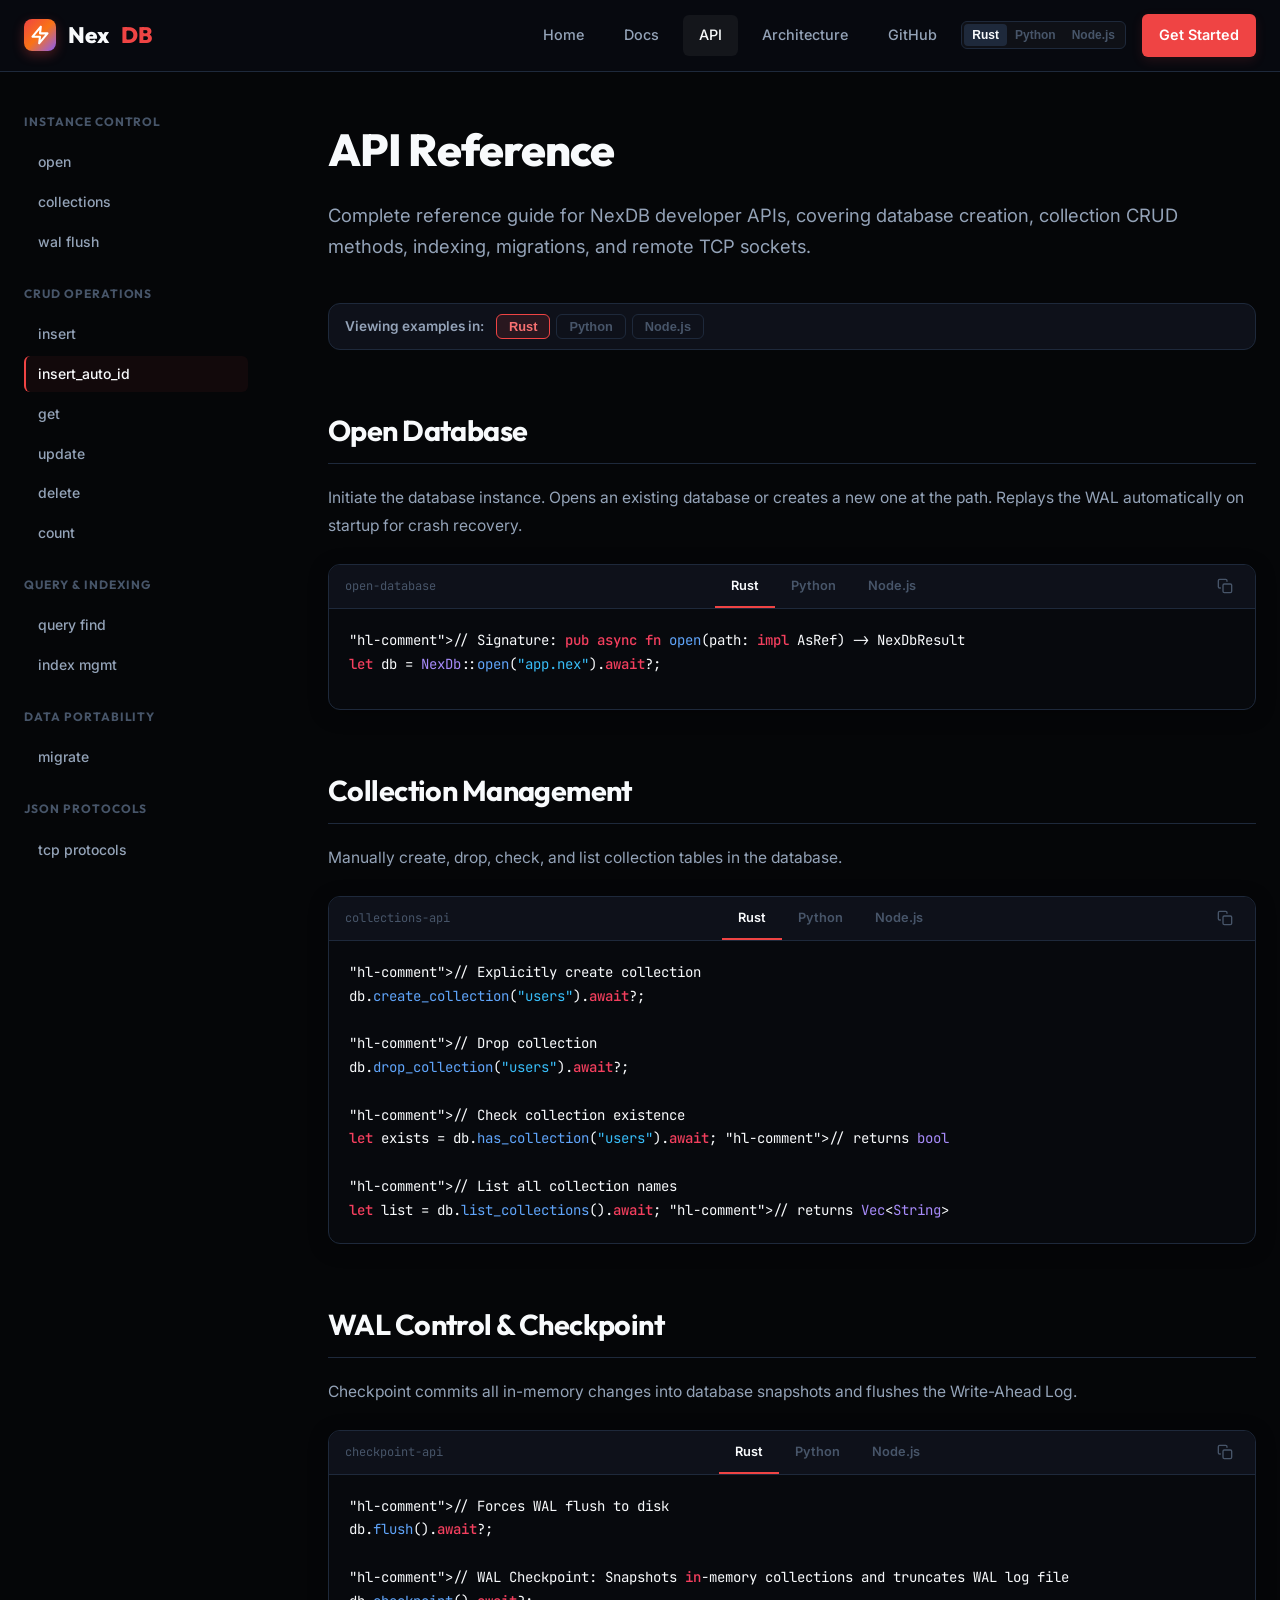
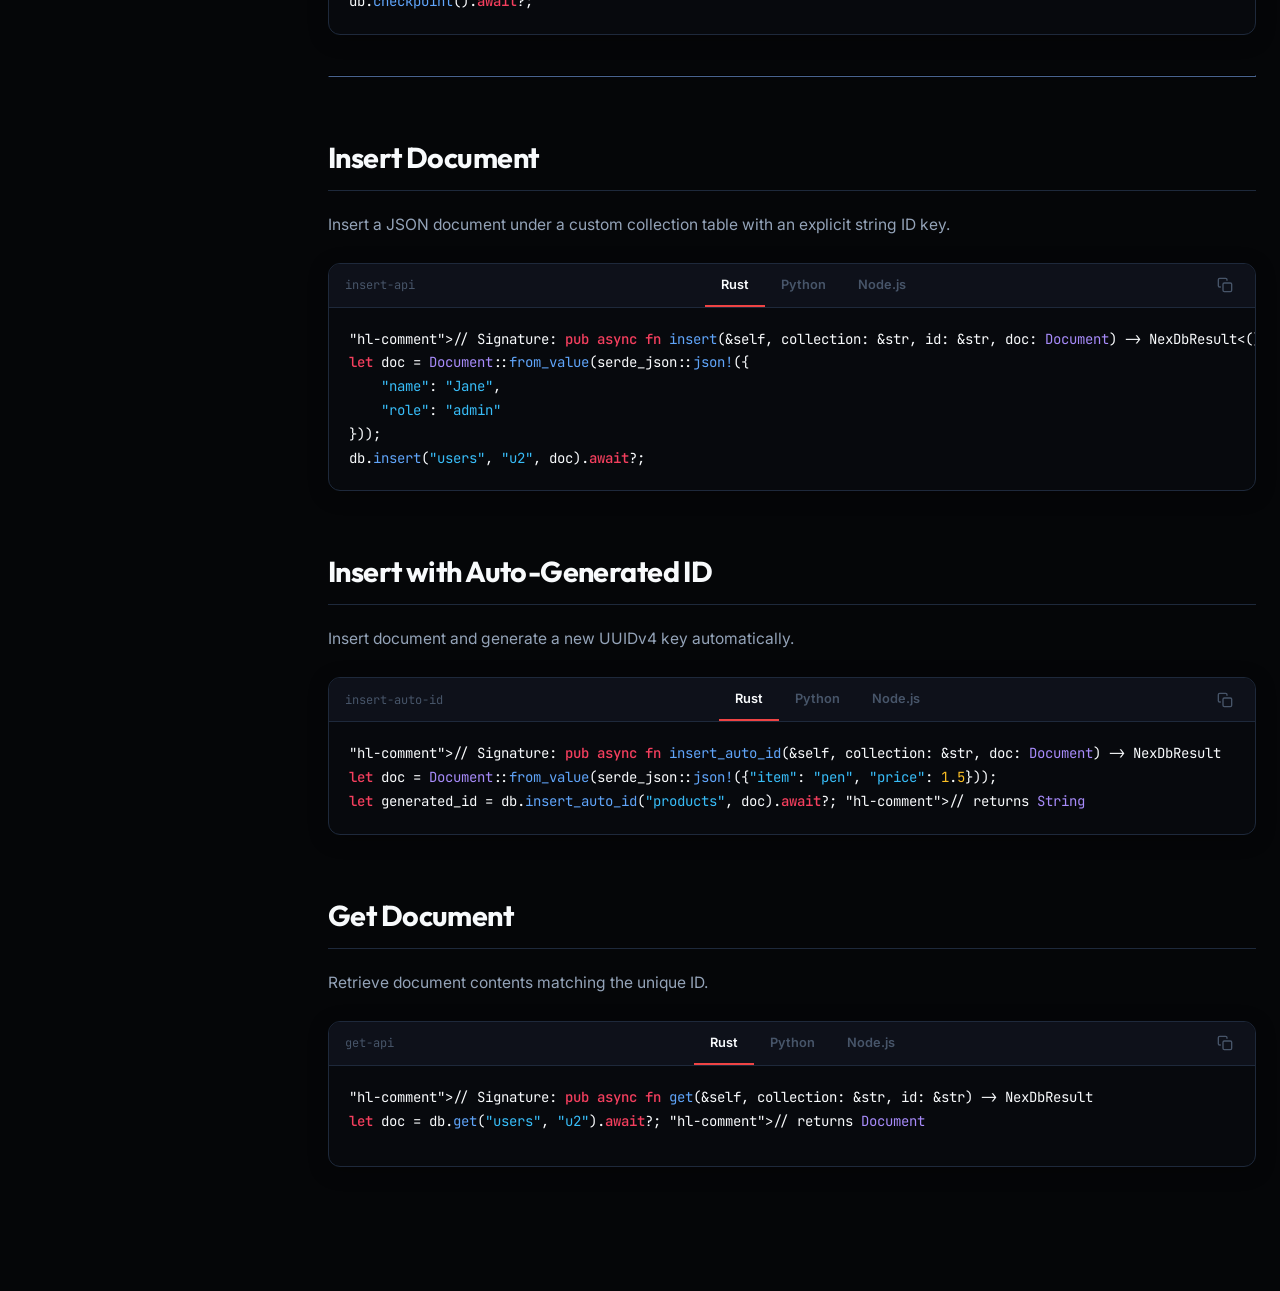
==== commit 800d733e: "docs: refine UI, animations, SVG icons, better copy" ====
--- a/api.html
+++ b/api.html
@@ -3,264 +3,664 @@
 <head>
   <meta charset="UTF-8">
   <meta name="viewport" content="width=device-width, initial-scale=1.0">
-  <title>API Reference — NexDB</title>
-  <meta name="description" content="Complete API reference for NexDB — NexDb, Collection, Document, QueryBuilder, WAL, Index, MigrationEngine, Server, Analytics, and Error handling.">
+  <title>API Reference — NexDB Documentation</title>
+  <meta name="description" content="Complete API reference for NexDB in Rust, Python, and Node.js. Database handles, collection CRUD, WAL checkpointing, indexing, and TCP commands.">
   <link rel="stylesheet" href="css/style.css">
-  <link rel="icon" href="data:image/svg+xml,<svg xmlns='http://www.w3.org/2000/svg' viewBox='0 0 32 32'><rect width='32' height='32' rx='6' fill='%23f54242'/><path d='M10 10h4l4 12 4-12h4' stroke='%23fff' stroke-width='2.5' fill='none' stroke-linecap='round' stroke-linejoin='round'/></svg>">
+  <link rel="icon" href="data:image/svg+xml,<svg xmlns='http://www.w3.org/2000/svg' viewBox='0 0 32 32'><rect width='32' height='32' rx='6' fill='%23ef4444'/><path d='M10 10h4l4 12 4-12h4' stroke='%23fff' stroke-width='2.5' fill='none' stroke-linecap='round' stroke-linejoin='round'/></svg>">
 </head>
 <body>
 
 <nav class="navbar">
   <div class="container">
-    <a href="/" class="logo">
-      <span class="logo-mark"><svg viewBox="0 0 24 24"><path d="M13 2L3 14h9l-1 8 10-12h-9l1-8z"/></svg></span>
+    <a href="index.html" class="logo">
+      <span class="logo-mark">
+        <svg viewBox="0 0 24 24"><path d="M13 2L3 14h9l-1 8 10-12h-9l1-8z" fill="none" stroke="#fff" stroke-width="2.5" stroke-linecap="round" stroke-linejoin="round"/></svg>
+      </span>
       Nex<span style="color:var(--red)">DB</span>
     </a>
     <div class="nav-links">
-      <a href="/">Home</a>
+      <a href="index.html">Home</a>
       <a href="getting-started.html">Docs</a>
       <a href="api.html" class="active">API</a>
       <a href="architecture.html">Architecture</a>
       <a href="https://github.com/Ayushisingh09/NexDB-Core" target="_blank">GitHub</a>
-      <a href="getting-started.html" class="nav-cta">Get Started</a>
+      
+      <!-- Global Language Switcher in Navbar -->
+      <div class="nav-lang-picker">
+        <button class="nav-lang-btn" data-lang="rust">Rust</button>
+        <button class="nav-lang-btn" data-lang="python">Python</button>
+        <button class="nav-lang-btn" data-lang="nodejs">Node.js</button>
+      </div>
+
+      <a href="getting-started.html" class="nav-cta btn">Get Started</a>
     </div>
   </div>
 </nav>
 
 <div class="container docs-layout">
   <aside class="docs-sidebar">
-    <h3>Reference</h3>
+    <h3>Instance Control</h3>
     <ul>
-      <li><a href="#nexdb">NexDb</a></li>
-      <li><a href="#collection">Collection</a></li>
-      <li><a href="#document">Document</a></li>
-      <li><a href="#query-builder">QueryBuilder</a></li>
-      <li><a href="#wal">WAL</a></li>
-      <li><a href="#index">Index</a></li>
-      <li><a href="#migrate">MigrationEngine</a></li>
-      <li><a href="#server">Server</a></li>
-      <li><a href="#analytics">Analytics</a></li>
-      <li><a href="#error">Error Handling</a></li>
+      <li><a href="#open">open</a></li>
+      <li><a href="#collection-mgmt">collections</a></li>
+      <li><a href="#wal-mgmt">wal flush</a></li>
+    </ul>
+    <h3>CRUD Operations</h3>
+    <ul>
+      <li><a href="#insert">insert</a></li>
+      <li><a href="#insert-auto">insert_auto_id</a></li>
+      <li><a href="#get">get</a></li>
+      <li><a href="#update">update</a></li>
+      <li><a href="#delete">delete</a></li>
+      <li><a href="#count">count</a></li>
+    </ul>
+    <h3>Query & Indexing</h3>
+    <ul>
+      <li><a href="#find">query find</a></li>
+      <li><a href="#indexing">index mgmt</a></li>
+    </ul>
+    <h3>Data Portability</h3>
+    <ul>
+      <li><a href="#migrate">migrate</a></li>
+    </ul>
+    <h3>JSON Protocols</h3>
+    <ul>
+      <li><a href="#tcp">tcp protocols</a></li>
     </ul>
   </aside>
 
   <article class="docs-content">
-
     <h1>API Reference</h1>
-    <p class="lead">Complete reference for the NexDB public API, from the top-level <code>NexDb</code> handle to the query builder, TCP server, and migration engine.</p>
-
-    <section id="nexdb">
-      <h2>NexDb</h2>
-      <p>The top-level database handle. All operations begin here.</p>
-
-      <h3><code>NexDb::open(path: &amp;str) -> Result&lt;Self&gt;</code></h3>
-      <p>Opens an existing database or creates a new one at the given path. The accompanying WAL file (<code>path.wal</code>) is replayed automatically on startup for crash recovery.</p>
-
-      <h3><code>db.collection(name: &amp;str) -> Collection</code></h3>
-      <p>Returns a handle to a named collection. Creates the collection if it does not already exist.</p>
-
-      <h3><code>db.checkpoint() -> Result&lt;()&gt;</code></h3>
-      <p>Creates a full snapshot of all in-memory collections and truncates the WAL file. Call periodically to keep WAL growth bounded.</p>
-
-      <h3><code>db.analytics() -> AnalyticsCollector</code></h3>
-      <p>Returns an analytics collector that tracks document counts, operation counts, and cache metrics.</p>
-
-      <h3><code>db.list_collections() -> Result&lt;Vec&lt;String&gt;&gt;</code></h3>
-      <p>Returns a list of all collection names in the database.</p>
-    </section>
-
-    <section id="collection">
-      <h2>Collection</h2>
-      <p>A named group of documents. Obtained via <code>db.collection(name)</code>.</p>
-
-      <h3><code>collection.insert(doc: Value) -> Result&lt;String&gt;</code></h3>
-      <p>Inserts a JSON document. Returns the auto-generated <code>_id</code> (UUID v4). Provide your own <code>_id</code> in the document to override.</p>
-
-      <h3><code>collection.get(id: &amp;str) -> Result&lt;Value&gt;</code></h3>
-      <p>Retrieves a document by ID. Returns <code>Err(NotFound)</code> if the document does not exist.</p>
-
-      <h3><code>collection.update(id: &amp;str, doc: Value) -> Result&lt;()&gt;</code></h3>
-      <p>Replaces the document at <code>id</code> with the new value.</p>
-
-      <h3><code>collection.delete(id: &amp;str) -> Result&lt;()&gt;</code></h3>
-      <p>Deletes the document at <code>id</code>.</p>
-
-      <h3><code>collection.all() -> Result&lt;Vec&lt;Value&gt;&gt;</code></h3>
-      <p>Returns every document in the collection.</p>
-
-      <h3><code>collection.count() -> Result&lt;usize&gt;</code></h3>
-      <p>Returns the number of documents in the collection.</p>
-
-      <h3><code>collection.query() -> QueryBuilder</code></h3>
-      <p>Returns a <code>QueryBuilder</code> for filtered, sorted, and paginated queries.</p>
-
-      <h3><code>collection.exists(id: &amp;str) -> Result&lt;bool&gt;</code></h3>
-      <p>Checks whether a document with the given ID exists.</p>
-
-      <h3><code>collection.create_index(field: &amp;str) -> Result&lt;()&gt;</code></h3>
-      <p>Creates a B-tree index on the specified field path, for example <code>"age"</code> or <code>"address.city"</code>.</p>
-
-      <h3><code>collection.drop_index(field: &amp;str) -> Result&lt;()&gt;</code></h3>
-      <p>Drops the index on the given field.</p>
-
-      <h3><code>collection.list_indexes() -> Result&lt;Vec&lt;String&gt;&gt;</code></h3>
-      <p>Lists all indexed field names for the collection.</p>
-    </section>
-
-    <section id="document">
-      <h2>Document</h2>
-      <p>Documents are stored as <code>serde_json::Value</code>. Every document includes an <code>_id</code> field, auto-generated as a UUID v4 when not provided on insert.</p>
-      <pre><code>{
-  "_id": "a1b2c3d4-e5f6-7890-abcd-ef1234567890",
-  "name": "Alice",
-  "age": 30,
-  "address": { "city": "Berlin", "zip": "10115" },
-  "tags": ["rust", "database"]
-}</code></pre>
-      <p>Documents can contain nested objects, arrays, strings, numbers, booleans, and null values — anything <code>serde_json::Value</code> supports.</p>
-    </section>
-
-    <section id="query-builder">
-      <h2>QueryBuilder</h2>
-      <p>Fluent builder for composing queries. Obtained via <code>collection.query()</code>.</p>
-
-      <h3><code>builder.where_clause(json_str: &amp;str) -> Result&lt;Self&gt;</code></h3>
-      <p>Sets the filter from a JSON string. Supports operators: <code>$eq</code>, <code>$ne</code>, <code>$gt</code>, <code>$gte</code>, <code>$lt</code>, <code>$lte</code>, <code>$in</code>, <code>$nin</code>, <code>$exists</code>, <code>$regex</code>.</p>
-
-      <h3><code>builder.where_value(filter: &amp;Value) -> Result&lt;Self&gt;</code></h3>
-      <p>Sets the filter from a pre-parsed <code>serde_json::Value</code>.</p>
-
-      <h3><code>builder.sort(field: &amp;str, ascending: bool) -> Self</code></h3>
-      <p>Adds a sort order. May be chained for multi-field sorting.</p>
-
-      <h3><code>builder.skip(n: usize) -> Self</code></h3>
-      <p>Skips the first <code>n</code> results (for pagination).</p>
-
-      <h3><code>builder.limit(n: usize) -> Self</code></h3>
-      <p>Limits results to at most <code>n</code> documents.</p>
-
-      <h3><code>builder.run() -> Result&lt;Vec&lt;Value&gt;&gt;</code></h3>
-      <p>Executes the query and returns matching documents.</p>
-
-      <pre><code>let results = collection
-    .query()
-    .where_clause(r#"{"age": {"$gte": 18, "$lt": 99}}"#)?
-    .sort("age", true)
-    .skip(0)
-    .limit(50)
-    .run()?;</code></pre>
-    </section>
-
-    <section id="wal">
-      <h2>WAL</h2>
-      <p>The write-ahead log ensures durability. Every mutation is appended to the WAL <em>before</em> it is applied in memory.</p>
-
-      <h3><code>db.checkpoint() -> Result&lt;()&gt;</code></h3>
-      <p>Creates a snapshot of the full in-memory state and truncates the WAL. Bounds WAL size without sacrificing safety.</p>
-
-      <h3>Automatic recovery</h3>
-      <p>On <code>NexDb::open()</code>, any WAL entries not yet reflected in the database are replayed automatically. This process is invisible to the caller.</p>
-
-      <h3>WAL file format</h3>
-      <p>The WAL is stored at <code>dbname.nex.wal</code>. Each line is a JSON object encoding one mutation:</p>
-      <pre><code>{"type":"Insert","id":"uuid","document":{...}}
-{"type":"Update","id":"uuid","document":{...}}
-{"type":"Delete","id":"uuid"}</code></pre>
-    </section>
-
-    <section id="index">
-      <h2>Index</h2>
-      <p>In-memory B-tree indexes for accelerating queries on document fields. Indexes are maintained automatically — when a document is inserted, updated, or deleted, every index for that collection is updated transparently.</p>
-      <p>When a query filter includes an indexed field, the engine narrows results via the index (<code>O(log n)</code>) before applying any remaining filter conditions.</p>
-      <p>Functions: <code>create_index(field)</code>, <code>drop_index(field)</code>, <code>list_indexes()</code> — all available on <code>Collection</code>.</p>
-    </section>
+    <p class="lead">Complete reference guide for NexDB developer APIs, covering database creation, collection CRUD methods, indexing, migrations, and remote TCP sockets.</p>
+
+    <!-- Language indicator alert at top of docs -->
+    <div class="docs-lang-indicator">
+      <span class="docs-lang-label">Viewing examples in:</span>
+      <div class="docs-lang-options">
+        <button class="docs-lang-option" data-lang="rust">Rust</button>
+        <button class="docs-lang-option" data-lang="python">Python</button>
+        <button class="docs-lang-option" data-lang="nodejs">Node.js</button>
+      </div>
+    </div>
+
+    <section id="open">
+      <h2>Open Database</h2>
+      <p>Initiate the database instance. Opens an existing database or creates a new one at the path. Replays the WAL automatically on startup for crash recovery.</p>
+
+      <div class="code-tabs">
+        <div class="code-tabs-header">
+          <span class="code-tabs-title">open-database</span>
+          <div class="code-tabs-nav">
+            <button class="code-tab-btn" data-lang="rust">Rust</button>
+            <button class="code-tab-btn" data-lang="python">Python</button>
+            <button class="code-tab-btn" data-lang="nodejs">Node.js</button>
+          </div>
+          <button class="copy-code-btn">
+            <svg width="16" height="16" viewBox="0 0 24 24" fill="none" stroke="currentColor" stroke-width="2" stroke-linecap="round" stroke-linejoin="round"><rect x="9" y="9" width="13" height="13" rx="2" ry="2"/><path d="M5 15H4a2 2 0 0 1-2-2V4a2 2 0 0 1 2-2h9a2 2 0 0 1 2 2v1"/></svg>
+          </button>
+        </div>
+        <div class="code-tabs-body">
+          <div class="code-tab-content" data-lang="rust">
+            <pre><code class="language-rust">// Signature: pub async fn open(path: impl AsRef<Path>) -> NexDbResult<Self>
+let db = NexDb::open("app.nex").await?;</code></pre>
+          </div>
+          <div class="code-tab-content" data-lang="python">
+            <pre><code class="language-python"># Signature: NexDb(db_path: str)
+db = NexDb('app.nex')
+db.connect() # Initiates subprocess connection</code></pre>
+          </div>
+          <div class="code-tab-content" data-lang="nodejs">
+            <pre><code class="language-javascript">// Signature: constructor(dbPath: string)
+const db = new NexDb('app.nex');
+await db.connect(); // Starts subprocess connection</code></pre>
+          </div>
+        </div>
+      </div>
+    </section>
+
+    <section id="collection-mgmt">
+      <h2>Collection Management</h2>
+      <p>Manually create, drop, check, and list collection tables in the database.</p>
+
+      <div class="code-tabs">
+        <div class="code-tabs-header">
+          <span class="code-tabs-title">collections-api</span>
+          <div class="code-tabs-nav">
+            <button class="code-tab-btn" data-lang="rust">Rust</button>
+            <button class="code-tab-btn" data-lang="python">Python</button>
+            <button class="code-tab-btn" data-lang="nodejs">Node.js</button>
+          </div>
+          <button class="copy-code-btn">
+            <svg width="16" height="16" viewBox="0 0 24 24" fill="none" stroke="currentColor" stroke-width="2" stroke-linecap="round" stroke-linejoin="round"><rect x="9" y="9" width="13" height="13" rx="2" ry="2"/><path d="M5 15H4a2 2 0 0 1-2-2V4a2 2 0 0 1 2-2h9a2 2 0 0 1 2 2v1"/></svg>
+          </button>
+        </div>
+        <div class="code-tabs-body">
+          <div class="code-tab-content" data-lang="rust">
+            <pre><code class="language-rust">// Explicitly create collection
+db.create_collection("users").await?;
+
+// Drop collection
+db.drop_collection("users").await?;
+
+// Check collection existence
+let exists = db.has_collection("users").await; // returns bool
+
+// List all collection names
+let list = db.list_collections().await; // returns Vec&lt;String&gt;</code></pre>
+          </div>
+          <div class="code-tab-content" data-lang="python">
+            <pre><code class="language-python"># Create collection
+db.create_collection('users')
+
+# Drop collection
+db.drop_collection('users')
+
+# List collections
+cols = db.list_collections() # returns list of strings</code></pre>
+          </div>
+          <div class="code-tab-content" data-lang="nodejs">
+            <pre><code class="language-javascript">// Create collection
+await db.createCollection('users');
+
+// Drop collection
+await db.dropCollection('users');
+
+// List collections
+const cols = await db.listCollections(); // returns Array</code></pre>
+          </div>
+        </div>
+      </div>
+    </section>
+
+    <section id="wal-mgmt">
+      <h2>WAL Control & Checkpoint</h2>
+      <p>Checkpoint commits all in-memory changes into database snapshots and flushes the Write-Ahead Log.</p>
+
+      <div class="code-tabs">
+        <div class="code-tabs-header">
+          <span class="code-tabs-title">checkpoint-api</span>
+          <div class="code-tabs-nav">
+            <button class="code-tab-btn" data-lang="rust">Rust</button>
+            <button class="code-tab-btn" data-lang="python">Python</button>
+            <button class="code-tab-btn" data-lang="nodejs">Node.js</button>
+          </div>
+          <button class="copy-code-btn">
+            <svg width="16" height="16" viewBox="0 0 24 24" fill="none" stroke="currentColor" stroke-width="2" stroke-linecap="round" stroke-linejoin="round"><rect x="9" y="9" width="13" height="13" rx="2" ry="2"/><path d="M5 15H4a2 2 0 0 1-2-2V4a2 2 0 0 1 2-2h9a2 2 0 0 1 2 2v1"/></svg>
+          </button>
+        </div>
+        <div class="code-tabs-body">
+          <div class="code-tab-content" data-lang="rust">
+            <pre><code class="language-rust">// Forces WAL flush to disk
+db.flush().await?;
+
+// WAL Checkpoint: Snapshots in-memory collections and truncates WAL log file
+db.checkpoint().await?;</code></pre>
+          </div>
+          <div class="code-tab-content" data-lang="python">
+            <pre><code class="language-python"># Flush WAL changes to disk
+db.flush()</code></pre>
+          </div>
+          <div class="code-tab-content" data-lang="nodejs">
+            <pre><code class="language-javascript">// Flush changes to disk
+await db.flush();</code></pre>
+          </div>
+        </div>
+      </div>
+    </section>
+
+    <hr style="border-color: var(--border); margin: 40px 0;">
+
+    <section id="insert">
+      <h2>Insert Document</h2>
+      <p>Insert a JSON document under a custom collection table with an explicit string ID key.</p>
+
+      <div class="code-tabs">
+        <div class="code-tabs-header">
+          <span class="code-tabs-title">insert-api</span>
+          <div class="code-tabs-nav">
+            <button class="code-tab-btn" data-lang="rust">Rust</button>
+            <button class="code-tab-btn" data-lang="python">Python</button>
+            <button class="code-tab-btn" data-lang="nodejs">Node.js</button>
+          </div>
+          <button class="copy-code-btn">
+            <svg width="16" height="16" viewBox="0 0 24 24" fill="none" stroke="currentColor" stroke-width="2" stroke-linecap="round" stroke-linejoin="round"><rect x="9" y="9" width="13" height="13" rx="2" ry="2"/><path d="M5 15H4a2 2 0 0 1-2-2V4a2 2 0 0 1 2-2h9a2 2 0 0 1 2 2v1"/></svg>
+          </button>
+        </div>
+        <div class="code-tabs-body">
+          <div class="code-tab-content" data-lang="rust">
+            <pre><code class="language-rust">// Signature: pub async fn insert(&self, collection: &str, id: &str, doc: Document) -> NexDbResult<()>
+let doc = Document::from_value(serde_json::json!({
+    "name": "Jane", 
+    "role": "admin"
+}));
+db.insert("users", "u2", doc).await?;</code></pre>
+          </div>
+          <div class="code-tab-content" data-lang="python">
+            <pre><code class="language-python"># Signature: insert(collection: str, id: str, document: dict)
+db.insert('users', 'u2', {
+    'name': 'Jane',
+    'role': 'admin'
+})</code></pre>
+          </div>
+          <div class="code-tab-content" data-lang="nodejs">
+            <pre><code class="language-javascript">// Signature: insert(collection: string, id: string, doc: object)
+await db.insert('users', 'u2', {
+  name: 'Jane',
+  role: 'admin'
+});</code></pre>
+          </div>
+        </div>
+      </div>
+    </section>
+
+    <section id="insert-auto">
+      <h2>Insert with Auto-Generated ID</h2>
+      <p>Insert document and generate a new UUIDv4 key automatically.</p>
+
+      <div class="code-tabs">
+        <div class="code-tabs-header">
+          <span class="code-tabs-title">insert-auto-id</span>
+          <div class="code-tabs-nav">
+            <button class="code-tab-btn" data-lang="rust">Rust</button>
+            <button class="code-tab-btn" data-lang="python">Python</button>
+            <button class="code-tab-btn" data-lang="nodejs">Node.js</button>
+          </div>
+          <button class="copy-code-btn">
+            <svg width="16" height="16" viewBox="0 0 24 24" fill="none" stroke="currentColor" stroke-width="2" stroke-linecap="round" stroke-linejoin="round"><rect x="9" y="9" width="13" height="13" rx="2" ry="2"/><path d="M5 15H4a2 2 0 0 1-2-2V4a2 2 0 0 1 2-2h9a2 2 0 0 1 2 2v1"/></svg>
+          </button>
+        </div>
+        <div class="code-tabs-body">
+          <div class="code-tab-content" data-lang="rust">
+            <pre><code class="language-rust">// Signature: pub async fn insert_auto_id(&self, collection: &str, doc: Document) -> NexDbResult<String>
+let doc = Document::from_value(serde_json::json!({"item": "pen", "price": 1.5}));
+let generated_id = db.insert_auto_id("products", doc).await?; // returns String</code></pre>
+          </div>
+          <div class="code-tab-content" data-lang="python">
+            <pre><code class="language-python"># Signature: insert_auto_id(collection: str, document: dict) -> str
+generated_id = db.insert_auto_id('products', {'item': 'pen', 'price': 1.5})</code></pre>
+          </div>
+          <div class="code-tab-content" data-lang="nodejs">
+            <pre><code class="language-javascript">// Signature: insertAutoId(collection: string, doc: object) -> Promise<string>
+const generatedId = await db.insertAutoId('products', { item: 'pen', price: 1.5 });</code></pre>
+          </div>
+        </div>
+      </div>
+    </section>
+
+    <section id="get">
+      <h2>Get Document</h2>
+      <p>Retrieve document contents matching the unique ID.</p>
+
+      <div class="code-tabs">
+        <div class="code-tabs-header">
+          <span class="code-tabs-title">get-api</span>
+          <div class="code-tabs-nav">
+            <button class="code-tab-btn" data-lang="rust">Rust</button>
+            <button class="code-tab-btn" data-lang="python">Python</button>
+            <button class="code-tab-btn" data-lang="nodejs">Node.js</button>
+          </div>
+          <button class="copy-code-btn">
+            <svg width="16" height="16" viewBox="0 0 24 24" fill="none" stroke="currentColor" stroke-width="2" stroke-linecap="round" stroke-linejoin="round"><rect x="9" y="9" width="13" height="13" rx="2" ry="2"/><path d="M5 15H4a2 2 0 0 1-2-2V4a2 2 0 0 1 2-2h9a2 2 0 0 1 2 2v1"/></svg>
+          </button>
+        </div>
+        <div class="code-tabs-body">
+          <div class="code-tab-content" data-lang="rust">
+            <pre><code class="language-rust">// Signature: pub async fn get(&self, collection: &str, id: &str) -> NexDbResult<Document>
+let doc = db.get("users", "u2").await?; // returns Document</code></pre>
+          </div>
+          <div class="code-tab-content" data-lang="python">
+            <pre><code class="language-python"># Signature: get(collection: str, id: str) -> dict
+doc = db.get('users', 'u2') # returns dict</code></pre>
+          </div>
+          <div class="code-tab-content" data-lang="nodejs">
+            <pre><code class="language-javascript">// Signature: get(collection: string, id: string) -> Promise<object>
+const doc = await db.get('users', 'u2'); // returns object</code></pre>
+          </div>
+        </div>
+      </div>
+    </section>
+
+    <section id="update">
+      <h2>Update Document</h2>
+      <p>Replace existing document fields matching the ID with new values.</p>
+
+      <div class="code-tabs">
+        <div class="code-tabs-header">
+          <span class="code-tabs-title">update-api</span>
+          <div class="code-tabs-nav">
+            <button class="code-tab-btn" data-lang="rust">Rust</button>
+            <button class="code-tab-btn" data-lang="python">Python</button>
+            <button class="code-tab-btn" data-lang="nodejs">Node.js</button>
+          </div>
+          <button class="copy-code-btn">
+            <svg width="16" height="16" viewBox="0 0 24 24" fill="none" stroke="currentColor" stroke-width="2" stroke-linecap="round" stroke-linejoin="round"><rect x="9" y="9" width="13" height="13" rx="2" ry="2"/><path d="M5 15H4a2 2 0 0 1-2-2V4a2 2 0 0 1 2-2h9a2 2 0 0 1 2 2v1"/></svg>
+          </button>
+        </div>
+        <div class="code-tabs-body">
+          <div class="code-tab-content" data-lang="rust">
+            <pre><code class="language-rust">// Signature: pub async fn update(&self, collection: &str, id: &str, doc: Document) -> NexDbResult<()>
+let updated_doc = Document::from_value(serde_json::json!({
+    "name": "Jane Doe", 
+    "role": "superadmin"
+}));
+db.update("users", "u2", updated_doc).await?;</code></pre>
+          </div>
+          <div class="code-tab-content" data-lang="python">
+            <pre><code class="language-python"># Signature: update(collection: str, id: str, document: dict)
+db.update('users', 'u2', {
+    'name': 'Jane Doe',
+    'role': 'superadmin'
+})</code></pre>
+          </div>
+          <div class="code-tab-content" data-lang="nodejs">
+            <pre><code class="language-javascript">// Signature: update(collection: string, id: string, doc: object)
+await db.update('users', 'u2', {
+  name: 'Jane Doe',
+  role: 'superadmin'
+});</code></pre>
+          </div>
+        </div>
+      </div>
+    </section>
+
+    <section id="delete">
+      <h2>Delete Document</h2>
+      <p>Remove document matching ID from collection.</p>
+
+      <div class="code-tabs">
+        <div class="code-tabs-header">
+          <span class="code-tabs-title">delete-api</span>
+          <div class="code-tabs-nav">
+            <button class="code-tab-btn" data-lang="rust">Rust</button>
+            <button class="code-tab-btn" data-lang="python">Python</button>
+            <button class="code-tab-btn" data-lang="nodejs">Node.js</button>
+          </div>
+          <button class="copy-code-btn">
+            <svg width="16" height="16" viewBox="0 0 24 24" fill="none" stroke="currentColor" stroke-width="2" stroke-linecap="round" stroke-linejoin="round"><rect x="9" y="9" width="13" height="13" rx="2" ry="2"/><path d="M5 15H4a2 2 0 0 1-2-2V4a2 2 0 0 1 2-2h9a2 2 0 0 1 2 2v1"/></svg>
+          </button>
+        </div>
+        <div class="code-tabs-body">
+          <div class="code-tab-content" data-lang="rust">
+            <pre><code class="language-rust">// Signature: pub async fn delete(&self, collection: &str, id: &str) -> NexDbResult<()>
+db.delete("users", "u2").await?;</code></pre>
+          </div>
+          <div class="code-tab-content" data-lang="python">
+            <pre><code class="language-python"># Signature: delete(collection: str, id: str)
+db.delete('users', 'u2')</code></pre>
+          </div>
+          <div class="code-tab-content" data-lang="nodejs">
+            <pre><code class="language-javascript">// Signature: delete(collection: string, id: string)
+await db.delete('users', 'u2');</code></pre>
+          </div>
+        </div>
+      </div>
+    </section>
+
+    <section id="count">
+      <h2>Count Collection</h2>
+      <p>Returns the total number of documents inside the collection.</p>
+
+      <div class="code-tabs">
+        <div class="code-tabs-header">
+          <span class="code-tabs-title">count-api</span>
+          <div class="code-tabs-nav">
+            <button class="code-tab-btn" data-lang="rust">Rust</button>
+            <button class="code-tab-btn" data-lang="python">Python</button>
+            <button class="code-tab-btn" data-lang="nodejs">Node.js</button>
+          </div>
+          <button class="copy-code-btn">
+            <svg width="16" height="16" viewBox="0 0 24 24" fill="none" stroke="currentColor" stroke-width="2" stroke-linecap="round" stroke-linejoin="round"><rect x="9" y="9" width="13" height="13" rx="2" ry="2"/><path d="M5 15H4a2 2 0 0 1-2-2V4a2 2 0 0 1 2-2h9a2 2 0 0 1 2 2v1"/></svg>
+          </button>
+        </div>
+        <div class="code-tabs-body">
+          <div class="code-tab-content" data-lang="rust">
+            <pre><code class="language-rust">// Signature: pub async fn count(&self, collection: &str) -> NexDbResult<usize>
+let count = db.count("users").await?; // returns usize</code></pre>
+          </div>
+          <div class="code-tab-content" data-lang="python">
+            <pre><code class="language-python"># Signature: count(collection: str) -> int
+count = db.count('users') # returns int</code></pre>
+          </div>
+          <div class="code-tab-content" data-lang="nodejs">
+            <pre><code class="language-javascript">// Signature: count(collection: string) -> Promise<number>
+const count = await db.count('users'); // returns number</code></pre>
+          </div>
+        </div>
+      </div>
+    </section>
+
+    <hr style="border-color: var(--border); margin: 40px 0;">
+
+    <section id="find">
+      <h2>Queries & Filter Lookups</h2>
+      <p>Queries allow scanning collections for documents matching search conditions. Natively in Rust, define query filters and match them against documents inside a search block.</p>
+
+      <div class="code-tabs">
+        <div class="code-tabs-header">
+          <span class="code-tabs-title">query-api</span>
+          <div class="code-tabs-nav">
+            <button class="code-tab-btn" data-lang="rust">Rust</button>
+            <button class="code-tab-btn" data-lang="python">Python</button>
+            <button class="code-tab-btn" data-lang="nodejs">Node.js</button>
+          </div>
+          <button class="copy-code-btn">
+            <svg width="16" height="16" viewBox="0 0 24 24" fill="none" stroke="currentColor" stroke-width="2" stroke-linecap="round" stroke-linejoin="round"><rect x="9" y="9" width="13" height="13" rx="2" ry="2"/><path d="M5 15H4a2 2 0 0 1-2-2V4a2 2 0 0 1 2-2h9a2 2 0 0 1 2 2v1"/></svg>
+          </button>
+        </div>
+        <div class="code-tabs-body">
+          <div class="code-tab-content" data-lang="rust">
+            <p>Using the Rust Query builder, match documents, and apply pagination constraints:</p>
+            <pre><code class="language-rust">use nexdb::query::{Query, SortOrder};
+
+// Create a query builder specification
+let q = Query::new("users")
+    .eq("role", "admin")
+    .gt("age", 21)
+    .sort("name", SortOrder::Asc)
+    .limit(10);
+
+// Find matching documents using the predicate
+let raw_results = db.find("users", |doc| q.matches(doc)).await?;
+
+// Apply offset, limit, and sorting
+let final_results = q.apply_to(raw_results); // returns Vec&lt;(String, Document)&gt;</code></pre>
+          </div>
+          <div class="code-tab-content" data-lang="python">
+            <p>To run dynamic queries in Python, host the database over the <strong>TCP Server mode</strong> and connect via TCP socket. Example using JSON commands:</p>
+            <pre><code class="language-python"># Connect over TCP to run query
+import socket
+import json
+
+s = socket.socket(socket.AF_INET, socket.SOCK_STREAM)
+s.connect(('127.0.0.1', 9480))
+
+# Find query command
+request = {
+    "cmd": "find",
+    "args": {
+        "collection": "users",
+        "query": {
+            "filter": {"role": "admin", "age": {"$gt": 21}},
+            "sort": [{"name": 1}],
+            "limit": 10
+        }
+    }
+}
+s.sendall(json.dumps(request).encode() + b'\n')
+response = s.recv(4096).decode()
+print("Results:", json.loads(response))</code></pre>
+          </div>
+          <div class="code-tab-content" data-lang="nodejs">
+            <p>To run dynamic queries in Node.js, execute them over a TCP client socket against a running NexDB server:</p>
+            <pre><code class="language-javascript">const net = require('net');
+
+const client = net.createConnection({ port: 9480 }, () => {
+  const request = {
+    cmd: "find",
+    args: {
+      collection: "users",
+      query: {
+        filter: { role: "admin", age: { $gt: 21 } },
+        sort: [{ name: 1 }],
+        limit: 10
+      }
+    }
+  };
+  client.write(JSON.stringify(request) + '\n');
+});
+
+client.on('data', (data) => {
+  console.log('Results:', JSON.parse(data.toString()));
+  client.end();
+});</code></pre>
+          </div>
+        </div>
+      </div>
+    </section>
+
+    <section id="indexing">
+      <h2>Index Management</h2>
+      <p>Accelerate your search operations by declaring B-Tree index fields.</p>
+
+      <div class="code-tabs">
+        <div class="code-tabs-header">
+          <span class="code-tabs-title">index-api</span>
+          <div class="code-tabs-nav">
+            <button class="code-tab-btn" data-lang="rust">Rust</button>
+            <button class="code-tab-btn" data-lang="python">Python</button>
+            <button class="code-tab-btn" data-lang="nodejs">Node.js</button>
+          </div>
+          <button class="copy-code-btn">
+            <svg width="16" height="16" viewBox="0 0 24 24" fill="none" stroke="currentColor" stroke-width="2" stroke-linecap="round" stroke-linejoin="round"><rect x="9" y="9" width="13" height="13" rx="2" ry="2"/><path d="M5 15H4a2 2 0 0 1-2-2V4a2 2 0 0 1 2-2h9a2 2 0 0 1 2 2v1"/></svg>
+          </button>
+        </div>
+        <div class="code-tabs-body">
+          <div class="code-tab-content" data-lang="rust">
+            <pre><code class="language-rust">// Signature: pub async fn create_index(&self, collection: &str, index_name: &str, field_path: &str) -> NexDbResult<()>
+db.create_index("users", "age_idx", "age").await?;
+
+// Signature: pub async fn drop_index(&self, collection: &str, index_name: &str) -> NexDbResult<()>
+db.drop_index("users", "age_idx").await?;</code></pre>
+          </div>
+          <div class="code-tab-content" data-lang="python">
+            <pre><code class="language-python"># Signature: create_index(collection: str, name: str, field: str)
+db.create_index('users', 'age_idx', 'age')</code></pre>
+          </div>
+          <div class="code-tab-content" data-lang="nodejs">
+            <pre><code class="language-javascript">// Signature: createIndex(collection: string, name: string, field: string)
+await db.createIndex('users', 'age_idx', 'age');</code></pre>
+          </div>
+        </div>
+      </div>
+    </section>
+
+    <hr style="border-color: var(--border); margin: 40px 0;">
 
     <section id="migrate">
-      <h2>MigrationEngine</h2>
-      <p>Utilities for moving data between databases, creating backups, and generating SQL schemas.</p>
-
-      <h3><code>MigrationEngine::new(db: &amp;NexDb) -> Self</code></h3>
-
-      <h3><code>engine.dump_to_file(path: &amp;str) -> Result&lt;()&gt;</code></h3>
-      <p>Dumps all collections to a portable JSON interchange file with metadata.</p>
-
-      <h3><code>engine.restore_from_file(path: &amp;str) -> Result&lt;()&gt;</code></h3>
-      <p>Restores all collections from a dump file into the database.</p>
-
-      <h3><code>engine.copy_to(target: &amp;NexDb) -> Result&lt;()&gt;</code></h3>
-      <p>Copies all collections from the current database to another.</p>
-
-      <h3><code>engine.to_sql() -> Result&lt;String&gt;</code></h3>
-      <p>Generates a SQL schema string with <code>CREATE TABLE</code> and <code>INSERT</code> statements.</p>
-
-      <h3><code>engine.auto_import(path: &amp;str) -> Result&lt;()&gt;</code></h3>
-      <p>Auto-detects the input format (JSON array, CSV with headers, or a dump file) and imports accordingly.</p>
-    </section>
-
-    <section id="server">
-      <h2>Server</h2>
-      <p>The built-in TCP server accepts JSON-line requests over a TCP socket. It can be configured programmatically or started from the CLI via <code>serve</code>.</p>
-
-      <h3><code>Server::new(db: NexDb) -> Self</code></h3>
-
-      <h3><code>server.with_auth(secret: &amp;str) -> Self</code></h3>
-      <p>Enables JWT authentication. Clients must include <code>"auth": "&lt;token&gt;"</code> in each request.</p>
-
-      <h3><code>server.serve(host: &amp;str, port: u16) -> Result&lt;()&gt;</code></h3>
-      <p>Starts the TCP server on the given host and port. Blocks the current thread.</p>
-
-      <h3>Request and response format</h3>
-      <pre><code>// request
-{
-  "method": "insert" | "get" | "update" | "delete" | "query" | "all" | "count",
-  "params": { ... },
-  "auth": "&lt;jwt_token&gt;"
-}
-
-// responses (one JSON line per request)
-{"ok": true, "id": "..."}          // insert
-{"ok": true, "document": {...}}     // get
-{"ok": true}                        // update / delete
-{"ok": true, "documents": [...]}    // query / all
-{"ok": true, "count": 42}           // count
-{"ok": false, "error": "..."}       // error</code></pre>
-    </section>
-
-    <section id="analytics">
-      <h2>Analytics</h2>
-      <p>Real-time usage statistics suitable for dashboards and monitoring.</p>
-
-      <h3><code>db.analytics() -> AnalyticsCollector</code></h3>
-
-      <h3><code>collector.snapshot() -> Result&lt;AnalyticsSnapshot&gt;</code></h3>
-      <p>Returns a snapshot containing:</p>
-      <table>
-        <thead><tr><th>Field</th><th>Type</th><th>Description</th></tr></thead>
+      <h2>Data Portability (migrate)</h2>
+      <p>Perform backups, restores, and copy collections programmatically in Rust. These functions match the core `migrate` module capabilities.</p>
+      
+      <pre><code class="language-rust">use nexdb::migrate;
+
+// 1. Dump database collections to a manifest and series of JSON files
+let manifest = migrate::dump(&db, "./backup_dir/").await?;
+println!("Dumped {} collections ({} docs)", manifest.collections.len(), manifest.total_docs);
+
+// 2. Restore collections back from a directory
+let manifest = migrate::restore(&db, "./backup_dir/").await?;
+
+// 3. Copy collections directly from source to target DB
+let manifest = migrate::copy(&source_db, &target_db).await?;
+
+// 4. Generate SQL CREATE TABLE and INSERT schema statements
+let sql_dump = migrate::to_sql(&db, "sqlite").await?; // pg, mysql, sqlite dialects
+
+// 5. Import datasets auto-detecting file format (JSON/CSV)
+let count = migrate::auto_import(&db, "users", "source.csv").await?;</code></pre>
+    </section>
+
+    <section id="tcp">
+      <h2>TCP Protocol Specifications</h2>
+      <p>The TCP server operates a lean JSON line-based protocol over sockets. All inputs must be single lines ending with newline characters (<code>\n</code>).</p>
+      
+      <h3>Request Envelope</h3>
+      <table style="width: 100%;">
+        <thead>
+          <tr>
+            <th>Key</th>
+            <th>Type</th>
+            <th>Necessity</th>
+            <th>Details</th>
+          </tr>
+        </thead>
         <tbody>
-          <tr><td><code>documents_total</code></td><td><code>u64</code></td><td>Total documents across all collections</td></tr>
-          <tr><td><code>collections_count</code></td><td><code>u64</code></td><td>Number of collections</td></tr>
-          <tr><td><code>operations_total</code></td><td><code>u64</code></td><td>Total operations performed</td></tr>
-          <tr><td><code>cache_hits</code></td><td><code>u64</code></td><td>Cache hit count</td></tr>
-          <tr><td><code>cache_misses</code></td><td><code>u64</code></td><td>Cache miss count</td></tr>
+          <tr>
+            <td><code>cmd</code></td>
+            <td><code>String</code></td>
+            <td>Required</td>
+            <td>Target command operation. E.g. <code>"insert"</code>, <code>"get"</code>, <code>"find"</code>.</td>
+          </tr>
+          <tr>
+            <td><code>args</code></td>
+            <td><code>Object</code></td>
+            <td>Optional</td>
+            <td>Parameters matching command parameters. E.g. <code>collection</code>, <code>id</code>.</td>
+          </tr>
+          <tr>
+            <td><code>api_key</code></td>
+            <td><code>String</code></td>
+            <td>Optional</td>
+            <td>Secret access credentials. Checked if auth configuration is enabled.</td>
+          </tr>
+          <tr>
+            <td><code>token</code></td>
+            <td><code>String</code></td>
+            <td>Optional</td>
+            <td>Token alternative for API key verification.</td>
+          </tr>
         </tbody>
       </table>
-    </section>
-
-    <section id="error">
-      <h2>Error Handling</h2>
-      <p>All fallible operations return <code>Result&lt;T, NexDbError&gt;</code>.</p>
-      <table>
-        <thead><tr><th>Variant</th><th>Description</th></tr></thead>
+
+      <h3>Response Envelope</h3>
+      <table style="width: 100%;">
+        <thead>
+          <tr>
+            <th>Key</th>
+            <th>Type</th>
+            <th>Details</th>
+          </tr>
+        </thead>
         <tbody>
-          <tr><td><code>NotFound</code></td><td>Document or collection not found</td></tr>
-          <tr><td><code>AlreadyExists</code></td><td>Duplicate index or document ID</td></tr>
-          <tr><td><code>InvalidId</code></td><td>Malformed or empty ID</td></tr>
-          <tr><td><code>InvalidFilter</code></td><td>Invalid query filter or unsupported operator</td></tr>
-          <tr><td><code>Storage</code></td><td>Underlying I/O or storage error</td></tr>
-          <tr><td><code>Serde</code></td><td>JSON serialization or deserialization error</td></tr>
-          <tr><td><code>Auth</code></td><td>Authentication failure (invalid JWT)</td></tr>
-          <tr><td><code>Config</code></td><td>Configuration or runtime environment error</td></tr>
-          <tr><td><code>Internal</code></td><td>Internal invariant violation</td></tr>
+          <tr>
+            <td><code>ok</code></td>
+            <td><code>Boolean</code></td>
+            <td>Declares if operation was processed successfully.</td>
+          </tr>
+          <tr>
+            <td><code>id</code></td>
+            <td><code>String</code></td>
+            <td>Inserted document UUID. Returned on <code>insert_auto_id</code> operations.</td>
+          </tr>
+          <tr>
+            <td><code>document</code></td>
+            <td><code>Object</code></td>
+            <td>Document matching key. Returned on <code>get</code> operations.</td>
+          </tr>
+          <tr>
+            <td><code>documents</code></td>
+            <td><code>Array</code></td>
+            <td>Array containing matching key-value objects. Returned on <code>find</code> operations.</td>
+          </tr>
+          <tr>
+            <td><code>count</code></td>
+            <td><code>Number</code></td>
+            <td>Number of collection items. Returned on <code>count</code> or query operations.</td>
+          </tr>
+          <tr>
+            <td><code>error</code></td>
+            <td><code>String</code></td>
+            <td>Details describing failure. Returned if <code>ok: false</code>.</td>
+          </tr>
         </tbody>
       </table>
     </section>
@@ -270,7 +670,7 @@
 
 <footer class="footer">
   <div class="container">
-    <div class="footer-copy">NexDB &mdash; MIT License</div>
+    <div class="footer-copy">NexDB Database Engine — MIT Licensed — Created for Ayushisingh09/NexDB</div>
     <div class="footer-links">
       <a href="https://github.com/Ayushisingh09/NexDB-Core" target="_blank">GitHub</a>
       <a href="getting-started.html">Docs</a>
--- a/css/style.css
+++ b/css/style.css
@@ -1,371 +1,1015 @@
-@import url('https://fonts.googleapis.com/css2?family=Inter:wght@400;500;600;700;800;900&family=JetBrains+Mono:wght@400;500;600&display=swap');
+@import url('https://fonts.googleapis.com/css2?family=Inter:wght@400;500;600;700&family=Outfit:wght@400;500;600;700;800;900&family=JetBrains+Mono:wght@400;500;600&display=swap');
 
 :root {
-  --bg: #03050a;
-  --bg-elevated: #090d16;
-  --bg-card: #0f1522;
-  --bg-card-hover: #141c2c;
-  --bg-code: #0b101a;
-  --bg-glass: rgba(15, 21, 34, 0.82);
-  --text: #e8edf5;
-  --text-secondary: #8b95a8;
-  --text-muted: #525d73;
-  --border: #1a2332;
-  --border-light: #243044;
-  --red: #f54242;
-  --red-hover: #ff6666;
-  --green: #34d399;
-  --blue: #60a5fa;
-  --purple: #b794f4;
-  --gradient: linear-gradient(135deg, #f54242 0%, #f97316 50%, #b794f4 100%);
-  --gradient-green: linear-gradient(135deg, #34d399, #60a5fa);
+  --bg: #050608;
+  --bg-elevated: #090b11;
+  --bg-card: #0e111a;
+  --bg-card-hover: #131826;
+  --bg-code: #07090d;
+  --bg-glass: rgba(9, 11, 17, 0.85);
+  --text: #f8fafc;
+  --text-secondary: #94a3b8;
+  --text-muted: #475569;
+  --border: #1e293b;
+  --border-light: #334155;
+  --red: #ef4444;
+  --red-hover: #f87171;
+  --red-glow: rgba(239, 68, 68, 0.12);
+  --green: #10b981;
+  --green-hover: #34d399;
+  --green-glow: rgba(16, 185, 129, 0.12);
+  --blue: #3b82f6;
+  --blue-hover: #60a5fa;
+  --blue-glow: rgba(59, 130, 246, 0.12);
+  --purple: #8b5cf6;
+  --purple-glow: rgba(139, 92, 246, 0.12);
+  --yellow: #f59e0b;
+  --yellow-glow: rgba(245, 158, 11, 0.12);
+  --gradient: linear-gradient(135deg, #ef4444 0%, #f97316 50%, #8b5cf6 100%);
+  --gradient-red-green: linear-gradient(135deg, #ef4444 0%, #10b981 100%);
+  --gradient-card: linear-gradient(180deg, rgba(255,255,255,0.03) 0%, rgba(255,255,255,0) 100%);
   --radius: 12px;
-  --radius-sm: 8px;
+  --radius-sm: 6px;
   --radius-lg: 16px;
-  --shadow: 0 1px 3px rgba(0,0,0,.4);
-  --shadow-lg: 0 12px 48px rgba(0,0,0,.5);
-  --font-sans: 'Inter', -apple-system, BlinkMacSystemFont, 'Segoe UI', sans-serif;
+  --shadow: 0 4px 20px rgba(0, 0, 0, 0.3);
+  --shadow-lg: 0 16px 40px rgba(0, 0, 0, 0.6);
+  --font-sans: 'Inter', sans-serif;
+  --font-title: 'Outfit', sans-serif;
   --font-mono: 'JetBrains Mono', 'Fira Code', monospace;
-  --nav-h: 68px;
-}
-
-*, *::before, *::after { box-sizing: border-box; margin: 0; padding: 0; }
-
-html { scroll-behavior: smooth; scroll-padding-top: calc(var(--nav-h) + 32px); }
+  --nav-h: 72px;
+  --transition: all 0.3s cubic-bezier(0.16, 1, 0.3, 1);
+}
+
+*, *::before, *::after {
+  box-sizing: border-box;
+  margin: 0;
+  padding: 0;
+}
+
+html {
+  scroll-behavior: smooth;
+  scroll-padding-top: calc(var(--nav-h) + 24px);
+}
+
 body {
   font-family: var(--font-sans);
-  background: var(--bg);
+  background-color: var(--bg);
   color: var(--text);
   line-height: 1.7;
   -webkit-font-smoothing: antialiased;
+  -moz-osx-font-smoothing: grayscale;
   overflow-x: hidden;
 }
 
-::selection { background: rgba(245, 66, 66, 0.25); }
-a { color: var(--blue); text-decoration: none; transition: color .2s; }
-a:hover { color: #93c5fd; }
-code, pre { font-family: var(--font-mono); font-size: 0.9em; }
-
-.container { max-width: 1140px; margin: 0 auto; padding: 0 28px; }
-
-/* ── Animations ── */
-@keyframes fadeUp {
-  from { opacity: 0; transform: translateY(28px); }
-  to { opacity: 1; transform: translateY(0); }
-}
+/* Custom Scrollbar */
+::-webkit-scrollbar {
+  width: 8px;
+  height: 8px;
+}
+::-webkit-scrollbar-track {
+  background: var(--bg);
+}
+::-webkit-scrollbar-thumb {
+  background: var(--border);
+  border-radius: 4px;
+}
+::-webkit-scrollbar-thumb:hover {
+  background: var(--border-light);
+}
+
+a {
+  color: var(--blue);
+  text-decoration: none;
+  transition: var(--transition);
+}
+a:hover {
+  color: var(--blue-hover);
+}
+
+code, pre {
+  font-family: var(--font-mono);
+  font-size: 0.875em;
+}
+
+.container {
+  max-width: 1280px;
+  margin: 0 auto;
+  padding: 0 24px;
+}
+
+/* Typography elements */
+h1, h2, h3, h4, h5, h6 {
+  font-family: var(--font-title);
+  color: var(--text);
+  font-weight: 700;
+  letter-spacing: -0.02em;
+}
+
+/* Animations */
 @keyframes fadeIn {
   from { opacity: 0; }
   to { opacity: 1; }
 }
-@keyframes glow {
-  0%, 100% { opacity: 0.4; }
-  50% { opacity: 0.8; }
-}
-@keyframes float {
-  0%, 100% { transform: translateY(0); }
-  50% { transform: translateY(-8px); }
-}
-@keyframes pulseBg {
-  0%, 100% { transform: scale(1); opacity: 0.15; }
-  50% { transform: scale(1.08); opacity: 0.25; }
-}
-@keyframes slideIn {
-  from { opacity: 0; transform: translateX(-12px); }
-  to { opacity: 1; transform: translateX(0); }
+@keyframes fadeUp {
+  from { opacity: 0; transform: translateY(16px); }
+  to { opacity: 1; transform: translateY(0); }
 }
 @keyframes shimmer {
   0% { background-position: -200% center; }
   100% { background-position: 200% center; }
 }
+@keyframes pulseGlow {
+  0%, 100% { opacity: 0.15; transform: scale(1); }
+  50% { opacity: 0.28; transform: scale(1.05); }
+}
+
 .animate-in {
   opacity: 0;
-  transform: translateY(28px);
-  transition: opacity 0.6s cubic-bezier(0.22, 1, 0.36, 1),
-              transform 0.6s cubic-bezier(0.22, 1, 0.36, 1);
+  transform: translateY(16px);
+  transition: opacity 0.6s cubic-bezier(0.16, 1, 0.3, 1),
+              transform 0.6s cubic-bezier(0.16, 1, 0.3, 1);
 }
 .animate-in.visible {
   opacity: 1;
   transform: translateY(0);
 }
+
 .gradient-text {
   background: var(--gradient);
   -webkit-background-clip: text;
   -webkit-text-fill-color: transparent;
   background-clip: text;
   background-size: 200% auto;
-  animation: shimmer 4s ease-in-out infinite;
-}
-
-/* ── Navbar ── */
+  animation: shimmer 4s linear infinite;
+}
+
+/* Global Navbar */
 .navbar {
-  position: fixed; top: 0; left: 0; right: 0; height: var(--nav-h); z-index: 1000;
-  background: rgba(3, 5, 10, 0.88); backdrop-filter: blur(18px);
+  position: fixed;
+  top: 0;
+  left: 0;
+  right: 0;
+  height: var(--nav-h);
+  z-index: 1000;
+  background: var(--bg-glass);
+  backdrop-filter: blur(16px);
+  -webkit-backdrop-filter: blur(16px);
   border-bottom: 1px solid var(--border);
-}
-.navbar .container { display: flex; align-items: center; justify-content: space-between; height: 100%; }
+  transition: var(--transition);
+}
+.navbar .container {
+  display: flex;
+  align-items: center;
+  justify-content: space-between;
+  height: 100%;
+}
 .logo {
-  font-size: 1.3rem; font-weight: 800; letter-spacing: -0.5px;
-  display: flex; align-items: center; gap: 10px; color: var(--text);
-}
-.logo:hover { opacity: 0.85; text-decoration: none; }
+  font-family: var(--font-title);
+  font-size: 1.4rem;
+  font-weight: 800;
+  display: flex;
+  align-items: center;
+  gap: 12px;
+  color: var(--text);
+}
 .logo-mark {
-  width: 26px; height: 26px; border-radius: 6px;
-  background: var(--red); display: flex; align-items: center; justify-content: center;
-}
-.logo-mark svg { width: 16px; height: 16px; fill: none; stroke: #fff; stroke-width: 2.5; stroke-linecap: round; stroke-linejoin: round; }
-.nav-links { display: flex; align-items: center; gap: 2px; }
+  width: 32px;
+  height: 32px;
+  border-radius: 8px;
+  background: var(--gradient);
+  display: flex;
+  align-items: center;
+  justify-content: center;
+  box-shadow: 0 4px 12px rgba(239, 68, 68, 0.3);
+}
+.logo-mark svg {
+  width: 20px;
+  height: 20px;
+  fill: none;
+  stroke: #fff;
+  stroke-width: 2.5;
+}
+.nav-links {
+  display: flex;
+  align-items: center;
+  gap: 8px;
+}
 .nav-links a {
-  color: var(--text-muted); font-size: 0.85rem; font-weight: 500;
-  padding: 8px 16px; border-radius: var(--radius-sm); transition: all .2s;
-}
-.nav-links a:hover, .nav-links a.active { color: var(--text); background: rgba(255,255,255,0.05); text-decoration: none; }
+  color: var(--text-secondary);
+  font-size: 0.9rem;
+  font-weight: 500;
+  padding: 8px 16px;
+  border-radius: var(--radius-sm);
+}
+.nav-links a:hover, .nav-links a.active {
+  color: var(--text);
+  background: rgba(255, 255, 255, 0.05);
+}
 .nav-cta {
-  background: var(--red) !important; color: #fff !important;
-  padding: 8px 20px !important; font-weight: 600 !important;
-}
-.nav-cta:hover { background: var(--red-hover) !important; }
-
-/* ── Hero ── */
+  background: var(--red) !important;
+  color: #fff !important;
+  font-weight: 600 !important;
+  box-shadow: 0 4px 12px var(--red-glow);
+}
+.nav-cta:hover {
+  background: var(--red-hover) !important;
+  transform: translateY(-1px);
+}
+
+/* Navbar Global Language Selector */
+.nav-lang-picker {
+  display: flex;
+  background: rgba(255, 255, 255, 0.03);
+  border: 1px solid var(--border);
+  padding: 2px;
+  border-radius: var(--radius-sm);
+  margin-right: 8px;
+}
+.nav-lang-btn {
+  background: transparent;
+  border: none;
+  color: var(--text-muted);
+  font-size: 0.75rem;
+  font-weight: 600;
+  padding: 4px 8px;
+  border-radius: 4px;
+  cursor: pointer;
+  transition: var(--transition);
+}
+.nav-lang-btn:hover {
+  color: var(--text-secondary);
+}
+.nav-lang-btn.active {
+  background: var(--border);
+  color: var(--text);
+}
+
+/* Hero Section */
 .hero {
-  min-height: 92vh; display: flex; align-items: center; position: relative; overflow: hidden;
-  padding: 120px 0 80px;
+  position: relative;
+  min-height: 90vh;
+  display: flex;
+  align-items: center;
+  padding: 140px 0 80px;
+  overflow: hidden;
 }
 .hero-bg {
-  position: absolute; inset: 0; pointer-events: none; overflow: hidden;
+  position: absolute;
+  inset: 0;
+  pointer-events: none;
+  z-index: 0;
 }
 .hero-bg .orb {
-  position: absolute; border-radius: 50%; filter: blur(100px);
-  animation: pulseBg 6s ease-in-out infinite;
+  position: absolute;
+  border-radius: 50%;
+  filter: blur(120px);
+  animation: pulseGlow 8s ease-in-out infinite;
 }
 .hero-bg .orb:nth-child(1) {
-  width: 500px; height: 500px; background: rgba(245, 66, 66, 0.12);
-  top: -20%; left: -10%;
+  width: 600px;
+  height: 600px;
+  background: var(--red-glow);
+  top: -20%;
+  left: -10%;
 }
 .hero-bg .orb:nth-child(2) {
-  width: 400px; height: 400px; background: rgba(183, 148, 244, 0.08);
-  bottom: -20%; right: -10%; animation-delay: -3s;
+  width: 500px;
+  height: 500px;
+  background: var(--purple-glow);
+  bottom: -15%;
+  right: -10%;
+  animation-delay: -4s;
 }
 .hero-grid {
-  display: grid; grid-template-columns: 1fr 1fr; gap: 60px;
-  align-items: center; position: relative; z-index: 1;
+  display: grid;
+  grid-template-columns: 1.1fr 0.9fr;
+  gap: 64px;
+  align-items: center;
+  position: relative;
+  z-index: 1;
 }
 .hero h1 {
-  font-size: 3rem; font-weight: 900; line-height: 1.15;
-  letter-spacing: -1.5px; margin-bottom: 20px;
-}
-.hero h1 .accent { color: var(--red); }
+  font-size: 3.5rem;
+  line-height: 1.15;
+  font-weight: 800;
+  margin-bottom: 24px;
+}
 .hero-sub {
-  font-size: 1.05rem; color: var(--text-secondary);
-  line-height: 1.8; max-width: 500px; margin-bottom: 36px;
-}
-.hero-buttons { display: flex; gap: 12px; flex-wrap: wrap; }
+  font-size: 1.125rem;
+  color: var(--text-secondary);
+  line-height: 1.8;
+  margin-bottom: 36px;
+}
+.hero-buttons {
+  display: flex;
+  gap: 16px;
+  flex-wrap: wrap;
+}
+
+/* Visual code mockups and layout */
 .hero-code {
-  background: var(--bg-card); border: 1px solid var(--border);
-  border-radius: var(--radius-lg); padding: 24px;
-  box-shadow: var(--shadow-lg); animation: float 6s ease-in-out infinite;
-}
-.hero-code .bar {
-  display: flex; gap: 6px; margin-bottom: 18px; padding-bottom: 16px;
+  position: relative;
+  background: var(--bg-card);
+  border: 1px solid var(--border);
+  border-radius: var(--radius-lg);
+  box-shadow: var(--shadow-lg);
+  overflow: hidden;
+  transition: var(--transition);
+}
+.hero-code::before {
+  content: '';
+  position: absolute;
+  inset: 0;
+  background: var(--gradient-card);
+  pointer-events: none;
+  border-radius: var(--radius-lg);
+}
+.hero-code:hover {
+  transform: translateY(-4px);
+  border-color: var(--border-light);
+}
+
+/* Code block styles */
+.code-tabs {
+  background: var(--bg-code);
+  border: 1px solid var(--border);
+  border-radius: var(--radius);
+  overflow: hidden;
+  margin: 24px 0;
+  box-shadow: var(--shadow);
+}
+.code-tabs-header {
+  display: flex;
+  align-items: center;
+  justify-content: space-between;
+  background: var(--bg-card);
   border-bottom: 1px solid var(--border);
-}
-.hero-code .dot { width: 10px; height: 10px; border-radius: 50%; }
-.hero-code .dot:nth-child(1) { background: #f54242; }
-.hero-code .dot:nth-child(2) { background: #fbbf24; }
-.hero-code .dot:nth-child(3) { background: #34d399; }
-.hero-code code { font-size: 0.8rem; line-height: 1.8; color: var(--text-secondary); }
-.hero-code .hl-k { color: #f54242; }
-.hero-code .hl-f { color: #60a5fa; }
-.hero-code .hl-s { color: #a5d6ff; }
-.hero-code .hl-v { color: #34d399; }
-.hero-code .hl-n { color: #fbbf24; }
-.hero-code .hl-m { color: #525d73; font-style: italic; }
-.tag {
-  display: inline-block; font-size: 0.7rem; font-weight: 600;
-  letter-spacing: 0.06em; text-transform: uppercase; padding: 5px 14px;
-  border-radius: 100px; background: rgba(245, 66, 66, 0.1);
-  color: var(--red); border: 1px solid rgba(245, 66, 66, 0.2); margin-bottom: 16px;
-}
-
-/* ── Buttons ── */
+  padding: 0 16px;
+  height: 44px;
+}
+.code-tabs-title {
+  font-family: var(--font-mono);
+  font-size: 0.75rem;
+  color: var(--text-muted);
+}
+.code-tabs-nav {
+  display: flex;
+  height: 100%;
+}
+.code-tab-btn {
+  background: transparent;
+  border: none;
+  color: var(--text-muted);
+  font-family: var(--font-sans);
+  font-size: 0.8rem;
+  font-weight: 600;
+  padding: 0 16px;
+  cursor: pointer;
+  border-bottom: 2px solid transparent;
+  transition: var(--transition);
+}
+.code-tab-btn:hover {
+  color: var(--text-secondary);
+}
+.code-tab-btn.active {
+  color: var(--text);
+  border-bottom-color: var(--red);
+}
+.copy-code-btn {
+  background: transparent;
+  border: none;
+  color: var(--text-muted);
+  cursor: pointer;
+  display: flex;
+  align-items: center;
+  justify-content: center;
+  width: 28px;
+  height: 28px;
+  border-radius: 4px;
+  transition: var(--transition);
+}
+.copy-code-btn:hover {
+  color: var(--text-secondary);
+  background: rgba(255, 255, 255, 0.05);
+}
+.copy-code-btn.copied {
+  color: var(--green) !important;
+}
+
+.code-tabs-body {
+  position: relative;
+}
+.code-tab-content {
+  display: none;
+  padding: 20px;
+  overflow-x: auto;
+  min-height: 100px;
+}
+.code-tab-content.active {
+  display: block;
+  animation: fadeIn 0.25s ease-out;
+}
+
+/* Syntax Highlighting */
+.hl-keyword { color: #f43f5e; font-weight: 500; }
+.hl-string { color: #38bdf8; }
+.hl-number { color: #fbbf24; }
+.hl-comment { color: #64748b; font-style: italic; }
+.hl-fn { color: #60a5fa; }
+.hl-type { color: #a78bfa; }
+.hl-operator { color: #94a3b8; }
+.hl-punctuation { color: #94a3b8; }
+
+/* Feature Section */
+.section {
+  padding: 100px 0;
+  border-top: 1px solid var(--border);
+  position: relative;
+}
+.section-header {
+  max-width: 640px;
+  margin: 0 auto 64px;
+  text-align: center;
+}
+.section-header .tag {
+  display: inline-block;
+  font-size: 0.75rem;
+  text-transform: uppercase;
+  letter-spacing: 0.08em;
+  color: var(--red);
+  background: rgba(239, 68, 68, 0.08);
+  border: 1px solid rgba(239, 68, 68, 0.2);
+  padding: 4px 12px;
+  border-radius: 99px;
+  font-weight: 600;
+  margin-bottom: 16px;
+}
+.section-header h2 {
+  font-size: 2.5rem;
+  margin-bottom: 16px;
+}
+.section-header p {
+  font-size: 1.1rem;
+  color: var(--text-secondary);
+}
+
+.feature-grid {
+  display: grid;
+  grid-template-columns: repeat(auto-fill, minmax(320px, 1fr));
+  gap: 24px;
+}
+.feature-card {
+  background: var(--bg-card);
+  border: 1px solid var(--border);
+  border-radius: var(--radius);
+  padding: 32px;
+  position: relative;
+  overflow: hidden;
+  transition: var(--transition);
+}
+.feature-card::before {
+  content: '';
+  position: absolute;
+  inset: 0;
+  background: var(--gradient-card);
+  pointer-events: none;
+}
+.feature-card:hover {
+  transform: translateY(-4px);
+  border-color: var(--border-light);
+  box-shadow: var(--shadow);
+}
+.feature-card .icon-wrap {
+  display: flex;
+  align-items: center;
+  justify-content: center;
+  width: 48px;
+  height: 48px;
+  border-radius: 10px;
+  border: 1px solid var(--border);
+  margin-bottom: 24px;
+  transition: var(--transition);
+}
+.feature-card:hover .icon-wrap {
+  border-color: var(--border-light);
+  background: rgba(255, 255, 255, 0.03);
+}
+.feature-card .icon-wrap svg {
+  width: 24px;
+  height: 24px;
+  fill: none;
+  stroke: currentColor;
+  stroke-width: 1.5;
+  stroke-linecap: round;
+  stroke-linejoin: round;
+}
+.feature-card h3 {
+  font-size: 1.2rem;
+  margin-bottom: 12px;
+  font-weight: 700;
+}
+.feature-card p {
+  color: var(--text-secondary);
+  font-size: 0.95rem;
+  line-height: 1.6;
+}
+.feature-card code {
+  color: var(--blue);
+  background: rgba(59, 130, 246, 0.1);
+  padding: 2px 6px;
+  border-radius: 4px;
+}
+
+/* Callout Alerts */
+.alert {
+  display: flex;
+  gap: 16px;
+  background: var(--bg-card);
+  border: 1px solid var(--border);
+  border-left: 4px solid var(--border-light);
+  padding: 20px;
+  border-radius: var(--radius-sm) var(--radius) var(--radius) var(--radius-sm);
+  margin: 28px 0;
+}
+.alert-icon {
+  flex-shrink: 0;
+  width: 24px;
+  height: 24px;
+}
+.alert-icon svg {
+  width: 24px;
+  height: 24px;
+  fill: none;
+  stroke-width: 2;
+}
+.alert-content {
+  flex-grow: 1;
+}
+.alert-content p {
+  margin-bottom: 0 !important;
+  color: var(--text-secondary);
+  font-size: 0.9rem;
+}
+.alert-content strong {
+  color: var(--text);
+}
+
+.alert-note {
+  border-left-color: var(--blue);
+  background: var(--blue-glow);
+}
+.alert-note .alert-icon { color: var(--blue); }
+
+.alert-tip {
+  border-left-color: var(--green);
+  background: var(--green-glow);
+}
+.alert-tip .alert-icon { color: var(--green); }
+
+.alert-warning {
+  border-left-color: var(--yellow);
+  background: var(--yellow-glow);
+}
+.alert-warning .alert-icon { color: var(--yellow); }
+
+.alert-danger {
+  border-left-color: var(--red);
+  background: var(--red-glow);
+}
+.alert-danger .alert-icon { color: var(--red); }
+
+/* Buttons */
 .btn {
-  display: inline-flex; align-items: center; gap: 8px;
-  padding: 14px 28px; border-radius: var(--radius-sm); font-weight: 600;
-  font-size: 0.9rem; transition: all 0.25s; cursor: pointer; border: none;
+  display: inline-flex;
+  align-items: center;
+  justify-content: center;
+  gap: 8px;
+  padding: 12px 28px;
+  border-radius: var(--radius-sm);
+  font-size: 0.95rem;
+  font-weight: 600;
+  transition: var(--transition);
+  cursor: pointer;
+  border: 1px solid transparent;
 }
 .btn-primary {
-  background: var(--red); color: #fff;
-  box-shadow: 0 2px 20px rgba(245, 66, 66, 0.25);
-}
-.btn-primary:hover { background: var(--red-hover); transform: translateY(-2px); box-shadow: 0 6px 30px rgba(245, 66, 66, 0.35); text-decoration: none; }
+  background: var(--red);
+  color: #fff;
+  box-shadow: 0 4px 14px rgba(239, 68, 68, 0.2);
+}
+.btn-primary:hover {
+  background: var(--red-hover);
+  transform: translateY(-2px);
+  box-shadow: 0 6px 20px rgba(239, 68, 68, 0.35);
+}
 .btn-secondary {
-  background: rgba(255,255,255,0.05); color: var(--text);
-  border: 1px solid var(--border-light);
-}
-.btn-secondary:hover { background: rgba(255,255,255,0.08); border-color: var(--text-muted); transform: translateY(-2px); text-decoration: none; }
-.btn-ghost { background: transparent; color: var(--text-muted); padding: 14px 20px; }
-.btn-ghost:hover { color: var(--text); text-decoration: none; }
-
-/* ── Sections ── */
-.section { padding: 100px 0; border-top: 1px solid var(--border); }
-.section-header { text-align: center; max-width: 640px; margin: 0 auto 60px; }
-.section-header h2 { font-size: 2.2rem; font-weight: 800; letter-spacing: -1px; margin-bottom: 14px; }
-.section-header p { color: var(--text-secondary); font-size: 1.05rem; line-height: 1.7; }
-
-/* ── Features ── */
-.feature-grid { display: grid; grid-template-columns: repeat(auto-fill, minmax(270px, 1fr)); gap: 20px; }
-.feature-card {
-  background: var(--bg-card); border: 1px solid var(--border);
-  border-radius: var(--radius); padding: 28px;
-  transition: all 0.4s cubic-bezier(0.22, 1, 0.36, 1);
-  position: relative; overflow: hidden;
-}
-.feature-card::before {
-  content: ''; position: absolute; top: 0; left: 0; right: 0;
-  height: 2px; background: var(--gradient); opacity: 0;
-  transition: opacity 0.4s;
-}
-.feature-card:hover { background: var(--bg-card-hover); border-color: var(--border-light); transform: translateY(-4px); }
-.feature-card:hover::before { opacity: 1; }
-.feature-card .icon-wrap {
-  width: 44px; height: 44px; margin-bottom: 18px;
-  border-radius: 10px; display: flex; align-items: center;
-  justify-content: center; border: 1px solid var(--border);
-}
-.feature-card .icon-wrap svg { width: 20px; height: 20px; stroke-width: 1.5; fill: none; stroke-linecap: round; stroke-linejoin: round; }
-.feature-card h3 { font-size: 1rem; font-weight: 700; margin-bottom: 10px; }
-.feature-card p { color: var(--text-secondary); font-size: 0.875rem; line-height: 1.7; }
-.feature-card code { color: var(--blue); background: rgba(96, 165, 250, 0.08); padding: 1px 6px; border-radius: 4px; font-size: 0.8em; }
-
-/* ── Code tabs ── */
-.code-section { background: var(--bg-elevated); }
-.code-section::before { content: ''; display: block; height: 1px; background: var(--gradient-green); opacity: 0.15; }
-.tabs-wrap { max-width: 800px; margin: 0 auto; }
-.tab-head {
-  display: flex; gap: 2px;
-  background: var(--bg-card); border: 1px solid var(--border);
-  border-radius: var(--radius) var(--radius) 0 0;
-  padding: 4px 4px 0 4px; overflow-x: auto;
-}
-.tab-btn {
-  padding: 10px 22px; background: transparent; border: none; border-bottom: 2px solid transparent;
-  color: var(--text-muted); cursor: pointer; font-family: var(--font-sans);
-  font-size: 0.82rem; font-weight: 500; transition: all .2s; white-space: nowrap;
-}
-.tab-btn.active { background: var(--bg-code); color: var(--text); border-bottom-color: var(--red); }
-.tab-btn:hover:not(.active) { color: var(--text-secondary); }
-.tab-body { background: var(--bg-code); border: 1px solid var(--border); border-top: none; border-radius: 0 0 var(--radius) var(--radius); overflow: hidden; }
-.tab-content { display: none; padding: 24px 28px; overflow-x: auto; font-size: 0.8rem; line-height: 1.7; }
-.tab-content.active { display: block; animation: fadeIn .3s ease; }
-.tab-content .k { color: #f54242; }
-.tab-content .f { color: #60a5fa; }
-.tab-content .s { color: #a5d6ff; }
-.tab-content .n { color: #fbbf24; }
-.tab-content .c { color: #525d73; font-style: italic; }
-.tab-content .o { color: var(--text); }
-
-/* ── Stats ── */
-.stats-section { background: var(--bg-elevated); }
-.stats-grid { display: grid; grid-template-columns: repeat(4, 1fr); gap: 24px; }
+  background: rgba(255, 255, 255, 0.04);
+  color: var(--text);
+  border-color: var(--border);
+}
+.btn-secondary:hover {
+  background: rgba(255, 255, 255, 0.08);
+  border-color: var(--border-light);
+  transform: translateY(-2px);
+}
+.btn-ghost {
+  background: transparent;
+  color: var(--text-secondary);
+}
+.btn-ghost:hover {
+  color: var(--text);
+  background: rgba(255, 255, 255, 0.04);
+}
+
+/* Stats Section */
+.stats-section {
+  background-color: var(--bg-elevated);
+}
+.stats-grid {
+  display: grid;
+  grid-template-columns: repeat(4, 1fr);
+  gap: 24px;
+}
 .stat-card {
-  padding: 36px 24px; text-align: center;
-  background: var(--bg-glass); border: 1px solid var(--border);
-  border-radius: var(--radius); backdrop-filter: blur(8px);
-  transition: transform .3s;
-}
-.stat-card:hover { transform: translateY(-4px); }
-.stat-num { display: block; font-size: 2.6rem; font-weight: 900; font-family: var(--font-mono); letter-spacing: -1px; background: var(--gradient); -webkit-background-clip: text; -webkit-text-fill-color: transparent; background-clip: text; }
-.stat-label { color: var(--text-secondary); font-size: 0.85rem; margin-top: 6px; font-weight: 500; }
-
-/* ── CTA ── */
-.cta-section { text-align: center; padding: 100px 0; position: relative; overflow: hidden; }
+  padding: 40px 24px;
+  text-align: center;
+  background: var(--bg-card);
+  border: 1px solid var(--border);
+  border-radius: var(--radius);
+  transition: var(--transition);
+}
+.stat-card:hover {
+  transform: translateY(-4px);
+  border-color: var(--border-light);
+}
+.stat-num {
+  font-family: var(--font-title);
+  font-size: 3rem;
+  font-weight: 900;
+  line-height: 1;
+  background: var(--gradient);
+  -webkit-background-clip: text;
+  -webkit-text-fill-color: transparent;
+  background-clip: text;
+  margin-bottom: 8px;
+}
+.stat-label {
+  color: var(--text-secondary);
+  font-size: 0.875rem;
+  font-weight: 500;
+  text-transform: uppercase;
+  letter-spacing: 0.05em;
+}
+
+/* CTA Section */
+.cta-section {
+  text-align: center;
+  position: relative;
+  overflow: hidden;
+}
 .cta-section::before {
-  content: ''; position: absolute; bottom: 0; left: 50%; transform: translateX(-50%);
-  width: 600px; height: 300px; background: radial-gradient(ellipse, rgba(245,66,66,0.08) 0%, transparent 60%);
+  content: '';
+  position: absolute;
+  bottom: 0;
+  left: 50%;
+  transform: translateX(-50%);
+  width: 800px;
+  height: 350px;
+  background: radial-gradient(ellipse, var(--red-glow) 0%, transparent 60%);
   pointer-events: none;
 }
-.cta-section h2 { font-size: 2.4rem; font-weight: 800; margin-bottom: 14px; letter-spacing: -1px; }
-.cta-section p { color: var(--text-secondary); font-size: 1.05rem; margin-bottom: 36px; }
-.cta-buttons { display: flex; gap: 12px; justify-content: center; flex-wrap: wrap; }
+.cta-section h2 {
+  font-size: 2.8rem;
+  margin-bottom: 16px;
+}
+.cta-section p {
+  color: var(--text-secondary);
+  font-size: 1.15rem;
+  margin-bottom: 32px;
+}
 .install-block {
-  margin-top: 28px; display: inline-flex; align-items: center; gap: 12px;
-  background: var(--bg-card); padding: 12px 24px;
-  border-radius: var(--radius-sm); border: 1px solid var(--border);
-  font-family: var(--font-mono); font-size: 0.85rem; color: var(--text-secondary);
-}
-.install-block .prompt { color: var(--green); }
-
-/* ── Footer ── */
-.footer { border-top: 1px solid var(--border); padding: 40px 0; }
-.footer .container { display: flex; align-items: center; justify-content: space-between; flex-wrap: wrap; gap: 16px; }
-.footer-links { display: flex; gap: 24px; }
-.footer-links a { color: var(--text-muted); font-size: 0.85rem; }
-.footer-links a:hover { color: var(--text-secondary); }
-.footer-copy { color: var(--text-muted); font-size: 0.82rem; }
-
-/* ═══════════════════════════════════════════════════════
-   DOCS
-   ═══════════════════════════════════════════════════════ */
+  margin-top: 36px;
+  display: inline-flex;
+  align-items: center;
+  gap: 12px;
+  background: var(--bg-code);
+  border: 1px solid var(--border);
+  padding: 12px 24px;
+  border-radius: var(--radius-sm);
+  font-family: var(--font-mono);
+  font-size: 0.9rem;
+  color: var(--text-secondary);
+}
+.install-block .prompt {
+  color: var(--green);
+  user-select: none;
+}
+
+/* Footer */
+.footer {
+  border-top: 1px solid var(--border);
+  padding: 60px 0;
+  background-color: var(--bg-elevated);
+}
+.footer .container {
+  display: flex;
+  align-items: center;
+  justify-content: space-between;
+  flex-wrap: wrap;
+  gap: 24px;
+}
+.footer-copy {
+  color: var(--text-muted);
+  font-size: 0.85rem;
+}
+.footer-links {
+  display: flex;
+  gap: 32px;
+}
+.footer-links a {
+  color: var(--text-muted);
+  font-size: 0.9rem;
+}
+.footer-links a:hover {
+  color: var(--text-secondary);
+}
+
+/* ───────────────────────────────────────────────────────
+   DOCS LAYOUT
+   ─────────────────────────────────────────────────────── */
 .docs-layout {
-  display: grid; grid-template-columns: 220px 1fr; gap: 48px;
-  padding-top: calc(var(--nav-h) + 40px); padding-bottom: 80px;
-}
-.docs-sidebar { position: sticky; top: calc(var(--nav-h) + 24px); }
+  display: grid;
+  grid-template-columns: 240px 1fr;
+  gap: 64px;
+  padding-top: calc(var(--nav-h) + 40px);
+  padding-bottom: 100px;
+}
+.docs-sidebar {
+  position: sticky;
+  top: calc(var(--nav-h) + 24px);
+  height: calc(100vh - var(--nav-h) - 60px);
+  overflow-y: auto;
+  padding-right: 16px;
+}
 .docs-sidebar h3 {
-  font-size: 0.7rem; text-transform: uppercase; letter-spacing: 0.08em;
-  color: var(--text-muted); margin-bottom: 14px; font-weight: 600;
-}
-.docs-sidebar ul { list-style: none; }
-.docs-sidebar li { margin-bottom: 2px; }
+  font-size: 0.75rem;
+  text-transform: uppercase;
+  letter-spacing: 0.08em;
+  color: var(--text-muted);
+  margin: 24px 0 12px;
+  font-weight: 700;
+}
+.docs-sidebar h3:first-child {
+  margin-top: 0;
+}
+.docs-sidebar ul {
+  list-style: none;
+}
+.docs-sidebar li {
+  margin-bottom: 4px;
+}
 .docs-sidebar a {
-  color: var(--text-muted); font-size: 0.82rem; display: block;
-  padding: 6px 12px; border-radius: 6px; transition: all .15s; font-weight: 500;
+  color: var(--text-secondary);
+  font-size: 0.875rem;
+  font-weight: 500;
+  display: block;
+  padding: 6px 12px;
+  border-radius: var(--radius-sm);
+  transition: var(--transition);
   border-left: 2px solid transparent;
 }
-.docs-sidebar a:hover { color: var(--text); background: rgba(255,255,255,0.03); text-decoration: none; }
-.docs-sidebar a.active { color: var(--text); background: rgba(245,66,66,0.08); border-left-color: var(--red); }
-.docs-content { min-width: 0; }
-.docs-content h1 { font-size: 2.2rem; font-weight: 800; margin-bottom: 10px; letter-spacing: -1px; }
-.docs-content .lead { color: var(--text-secondary); font-size: 1.05rem; margin-bottom: 40px; line-height: 1.7; }
-.docs-content h2 { font-size: 1.45rem; font-weight: 700; margin: 48px 0 16px; letter-spacing: -0.3px; padding-bottom: 8px; border-bottom: 1px solid var(--border); }
-.docs-content h3 { font-size: 1.05rem; font-weight: 600; margin: 32px 0 10px; }
-.docs-content h4 { font-size: 0.9rem; font-weight: 600; margin: 24px 0 8px; color: var(--text-secondary); }
-.docs-content p { color: var(--text-secondary); line-height: 1.8; margin-bottom: 16px; }
-.docs-content p strong { color: var(--text); }
-.docs-content pre { background: var(--bg-code); border: 1px solid var(--border); border-radius: var(--radius); padding: 20px 24px; overflow-x: auto; margin: 20px 0 28px; font-size: 0.8rem; line-height: 1.6; }
-.docs-content code { background: rgba(96,165,250,0.08); padding: 2px 8px; border-radius: 5px; font-size: 0.85em; color: var(--blue); }
-.docs-content pre code { background: none; padding: 0; border-radius: 0; color: var(--text-secondary); }
-.docs-content ul, .docs-content ol { margin: 12px 0 24px; padding-left: 24px; }
-.docs-content li { color: var(--text-secondary); margin-bottom: 6px; line-height: 1.7; }
-.docs-content table { width: 100%; border-collapse: separate; border-spacing: 0; margin: 20px 0 32px; font-size: 0.85rem; border: 1px solid var(--border); border-radius: var(--radius-sm); overflow: hidden; }
-.docs-content th, .docs-content td { padding: 12px 16px; text-align: left; border-bottom: 1px solid var(--border); }
-.docs-content th { background: var(--bg-card); font-weight: 600; color: var(--text); font-size: 0.78rem; text-transform: uppercase; letter-spacing: 0.04em; }
-.docs-content td { color: var(--text-secondary); }
-.docs-content tr:last-child td { border-bottom: none; }
-.docs-content section { scroll-margin-top: calc(var(--nav-h) + 80px); }
-
-.arch-diagram { background: var(--bg-code); border: 1px solid var(--border); border-radius: var(--radius); padding: 24px; overflow-x: auto; margin: 20px 0 28px; }
-.arch-diagram pre { background: none; border: none; padding: 0; margin: 0; font-size: 0.66rem; line-height: 1.35; color: var(--text-secondary); }
-.arch-diagram .hl { color: var(--red); }
-
+.docs-sidebar a:hover {
+  color: var(--text);
+  background: rgba(255, 255, 255, 0.02);
+}
+.docs-sidebar a.active {
+  color: var(--text);
+  background: rgba(239, 68, 68, 0.06);
+  border-left-color: var(--red);
+}
+
+/* Docs Main Content */
+.docs-content {
+  min-width: 0;
+}
+.docs-content h1 {
+  font-size: 2.8rem;
+  font-weight: 800;
+  margin-bottom: 12px;
+}
+.docs-content .lead {
+  font-size: 1.15rem;
+  color: var(--text-secondary);
+  margin-bottom: 40px;
+  line-height: 1.7;
+}
+.docs-content h2 {
+  font-size: 1.8rem;
+  margin: 56px 0 20px;
+  padding-bottom: 8px;
+  border-bottom: 1px solid var(--border);
+}
+.docs-content h3 {
+  font-size: 1.25rem;
+  margin: 36px 0 16px;
+}
+.docs-content h4 {
+  font-size: 1rem;
+  margin: 28px 0 12px;
+}
+.docs-content p {
+  color: var(--text-secondary);
+  line-height: 1.8;
+  margin-bottom: 20px;
+  font-size: 0.975rem;
+}
+.docs-content p strong {
+  color: var(--text);
+}
+.docs-content ul, .docs-content ol {
+  margin: 16px 0 24px;
+  padding-left: 24px;
+}
+.docs-content li {
+  color: var(--text-secondary);
+  margin-bottom: 8px;
+  font-size: 0.975rem;
+}
+.docs-content code {
+  color: var(--blue-hover);
+  background: rgba(59, 130, 246, 0.1);
+  padding: 2px 6px;
+  border-radius: 4px;
+  font-size: 0.875em;
+}
+.docs-content pre code {
+  color: inherit;
+  background: none;
+  padding: 0;
+  border-radius: 0;
+  font-size: inherit;
+}
+
+/* Documentation page language indicator/switcher */
+.docs-lang-indicator {
+  display: flex;
+  align-items: center;
+  gap: 12px;
+  background: var(--bg-card);
+  border: 1px solid var(--border);
+  padding: 10px 16px;
+  border-radius: var(--radius);
+  margin-bottom: 32px;
+}
+.docs-lang-label {
+  font-size: 0.85rem;
+  font-weight: 600;
+  color: var(--text-secondary);
+}
+.docs-lang-options {
+  display: flex;
+  gap: 6px;
+}
+.docs-lang-option {
+  background: transparent;
+  border: 1px solid var(--border);
+  color: var(--text-muted);
+  font-size: 0.8rem;
+  font-weight: 600;
+  padding: 4px 12px;
+  border-radius: var(--radius-sm);
+  cursor: pointer;
+  transition: var(--transition);
+}
+.docs-lang-option:hover {
+  color: var(--text-secondary);
+  border-color: var(--border-light);
+}
+.docs-lang-option.active {
+  background: var(--red-glow);
+  color: var(--red-hover);
+  border-color: var(--red);
+}
+
+/* Tables inside Docs */
+.docs-content table {
+  width: 100%;
+  border-collapse: separate;
+  border-spacing: 0;
+  margin: 32px 0;
+  font-size: 0.9rem;
+  border: 1px solid var(--border);
+  border-radius: var(--radius);
+  overflow: hidden;
+}
+.docs-content th, .docs-content td {
+  padding: 14px 20px;
+  text-align: left;
+  border-bottom: 1px solid var(--border);
+}
+.docs-content th {
+  background: var(--bg-card);
+  font-weight: 600;
+  color: var(--text);
+  font-size: 0.8rem;
+  text-transform: uppercase;
+  letter-spacing: 0.05em;
+}
+.docs-content td {
+  color: var(--text-secondary);
+}
+.docs-content tr:last-child td {
+  border-bottom: none;
+}
+.docs-content tr:hover td {
+  background: rgba(255, 255, 255, 0.01);
+}
+
+/* Architecture visual styling */
+.arch-diagram-container {
+  background: var(--bg-code);
+  border: 1px solid var(--border);
+  border-radius: var(--radius);
+  padding: 24px;
+  margin: 32px 0;
+  display: flex;
+  justify-content: center;
+  overflow-x: auto;
+}
+.arch-svg {
+  max-width: 100%;
+  height: auto;
+  display: block;
+}
+.arch-node {
+  transition: var(--transition);
+}
+.arch-node:hover {
+  filter: brightness(1.15);
+  cursor: pointer;
+}
+
+/* Mobile Responsiveness */
 @media (max-width: 1024px) {
-  .hero-grid { grid-template-columns: 1fr; gap: 40px; text-align: center; }
-  .hero-sub { margin: 0 auto 36px; }
-  .hero-buttons { justify-content: center; }
-  .hero-code { display: none; }
-}
+  .hero-grid {
+    grid-template-columns: 1fr;
+    gap: 48px;
+    text-align: center;
+  }
+  .hero-sub {
+    margin-left: auto;
+    margin-right: auto;
+  }
+  .hero-buttons {
+    justify-content: center;
+  }
+  .hero-code {
+    max-width: 600px;
+    margin: 0 auto;
+    width: 100%;
+  }
+  .docs-layout {
+    grid-template-columns: 1fr;
+    gap: 40px;
+  }
+  .docs-sidebar {
+    display: none; /* simple hidden on mobile docs */
+  }
+}
+
 @media (max-width: 768px) {
-  .hero h1 { font-size: 2rem; }
-  .section-header h2 { font-size: 1.6rem; }
-  .feature-grid { grid-template-columns: 1fr; }
-  .stats-grid { grid-template-columns: repeat(2, 1fr); gap: 16px; }
-  .stat-card { padding: 24px 16px; }
-  .stat-num { font-size: 1.8rem; }
-  .docs-layout { grid-template-columns: 1fr; }
-  .docs-sidebar { display: none; }
-  .container { padding: 0 16px; }
-  .nav-links a { padding: 6px 10px; font-size: 0.78rem; }
-}
+  :root {
+    --nav-h: 64px;
+  }
+  .hero h1 {
+    font-size: 2.5rem;
+  }
+  .section-header h2 {
+    font-size: 1.8rem;
+  }
+  .stats-grid {
+    grid-template-columns: repeat(2, 1fr);
+  }
+  .footer .container {
+    flex-direction: column;
+    text-align: center;
+  }
+  .footer-links {
+    justify-content: center;
+  }
+  .nav-lang-picker {
+    display: none; /* Hide language picker in navbar on very small screens */
+  }
+}
+
 @media (max-width: 480px) {
-  .stats-grid { grid-template-columns: 1fr; }
-  .hero-code { display: none; }
-}
+  .stats-grid {
+    grid-template-columns: 1fr;
+  }
+  .hero-buttons {
+    flex-direction: column;
+  }
+  .hero-buttons .btn {
+    width: 100%;
+  }
+}
